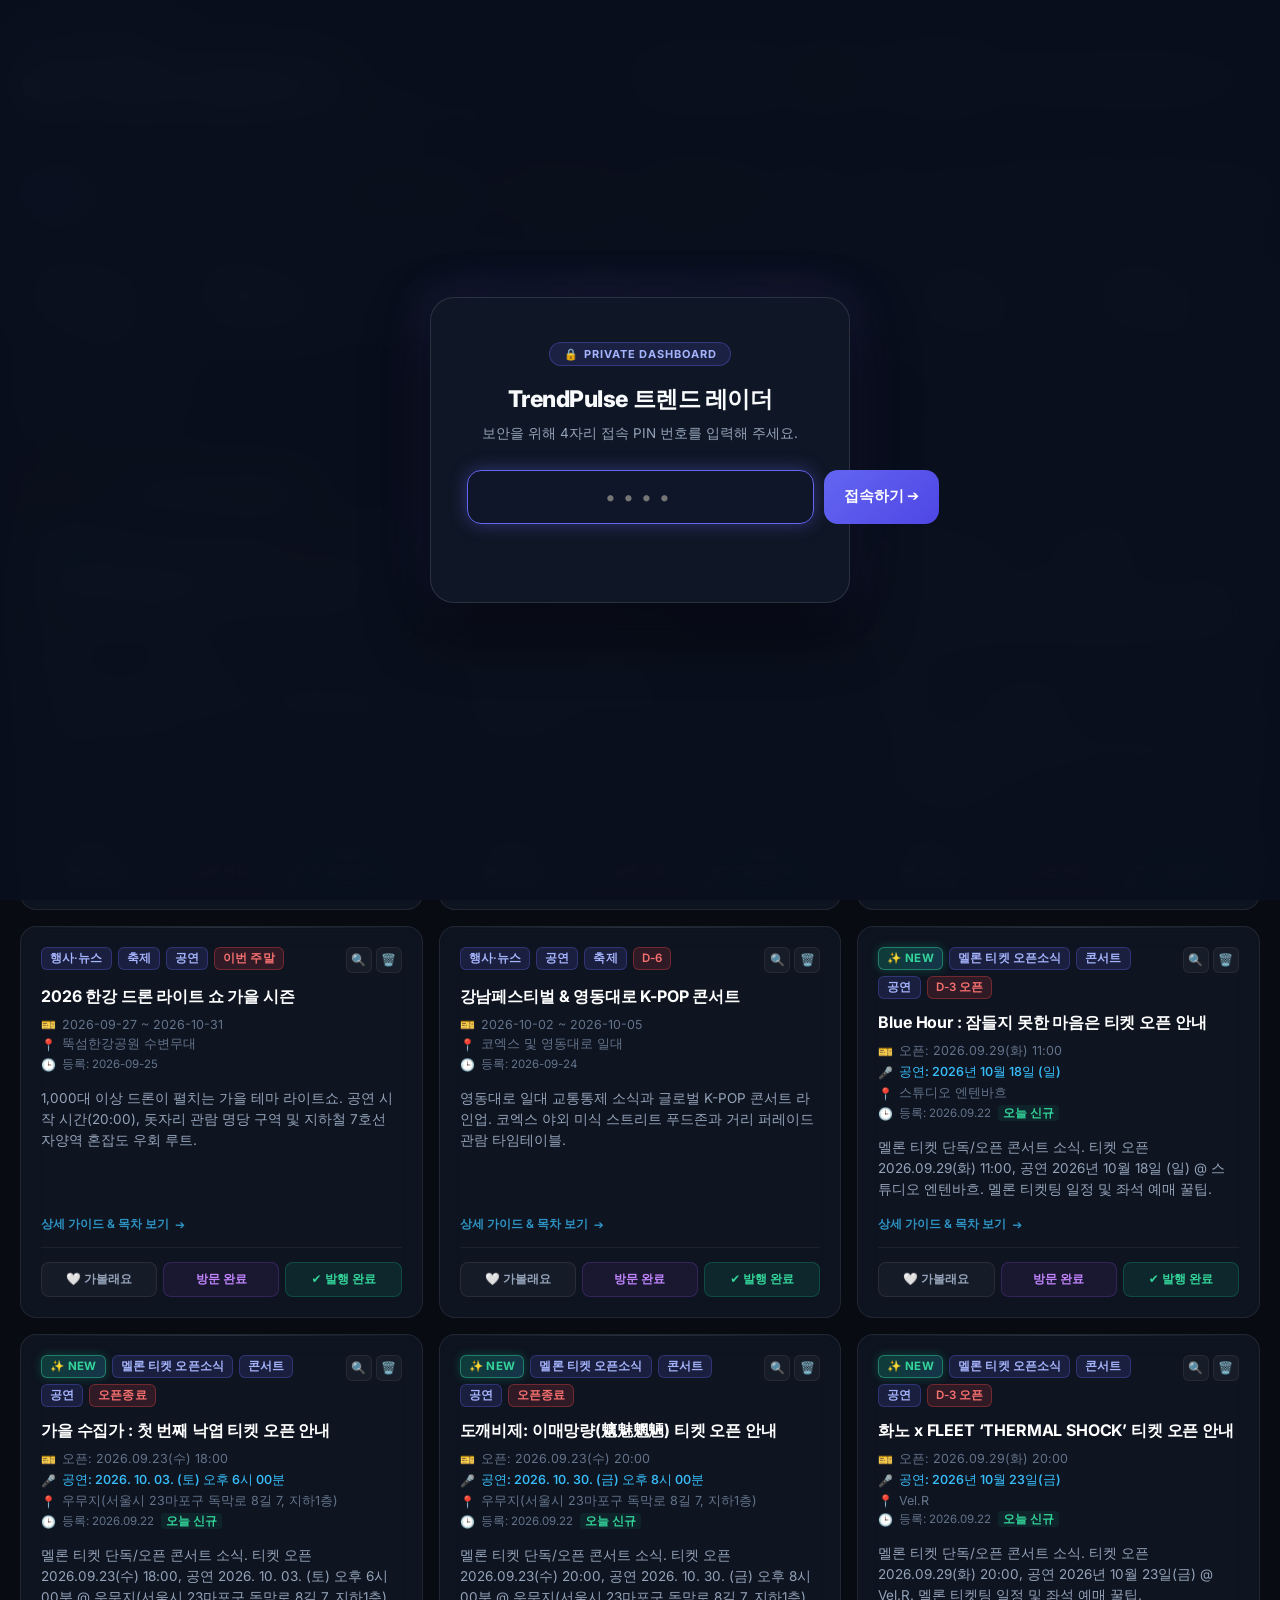
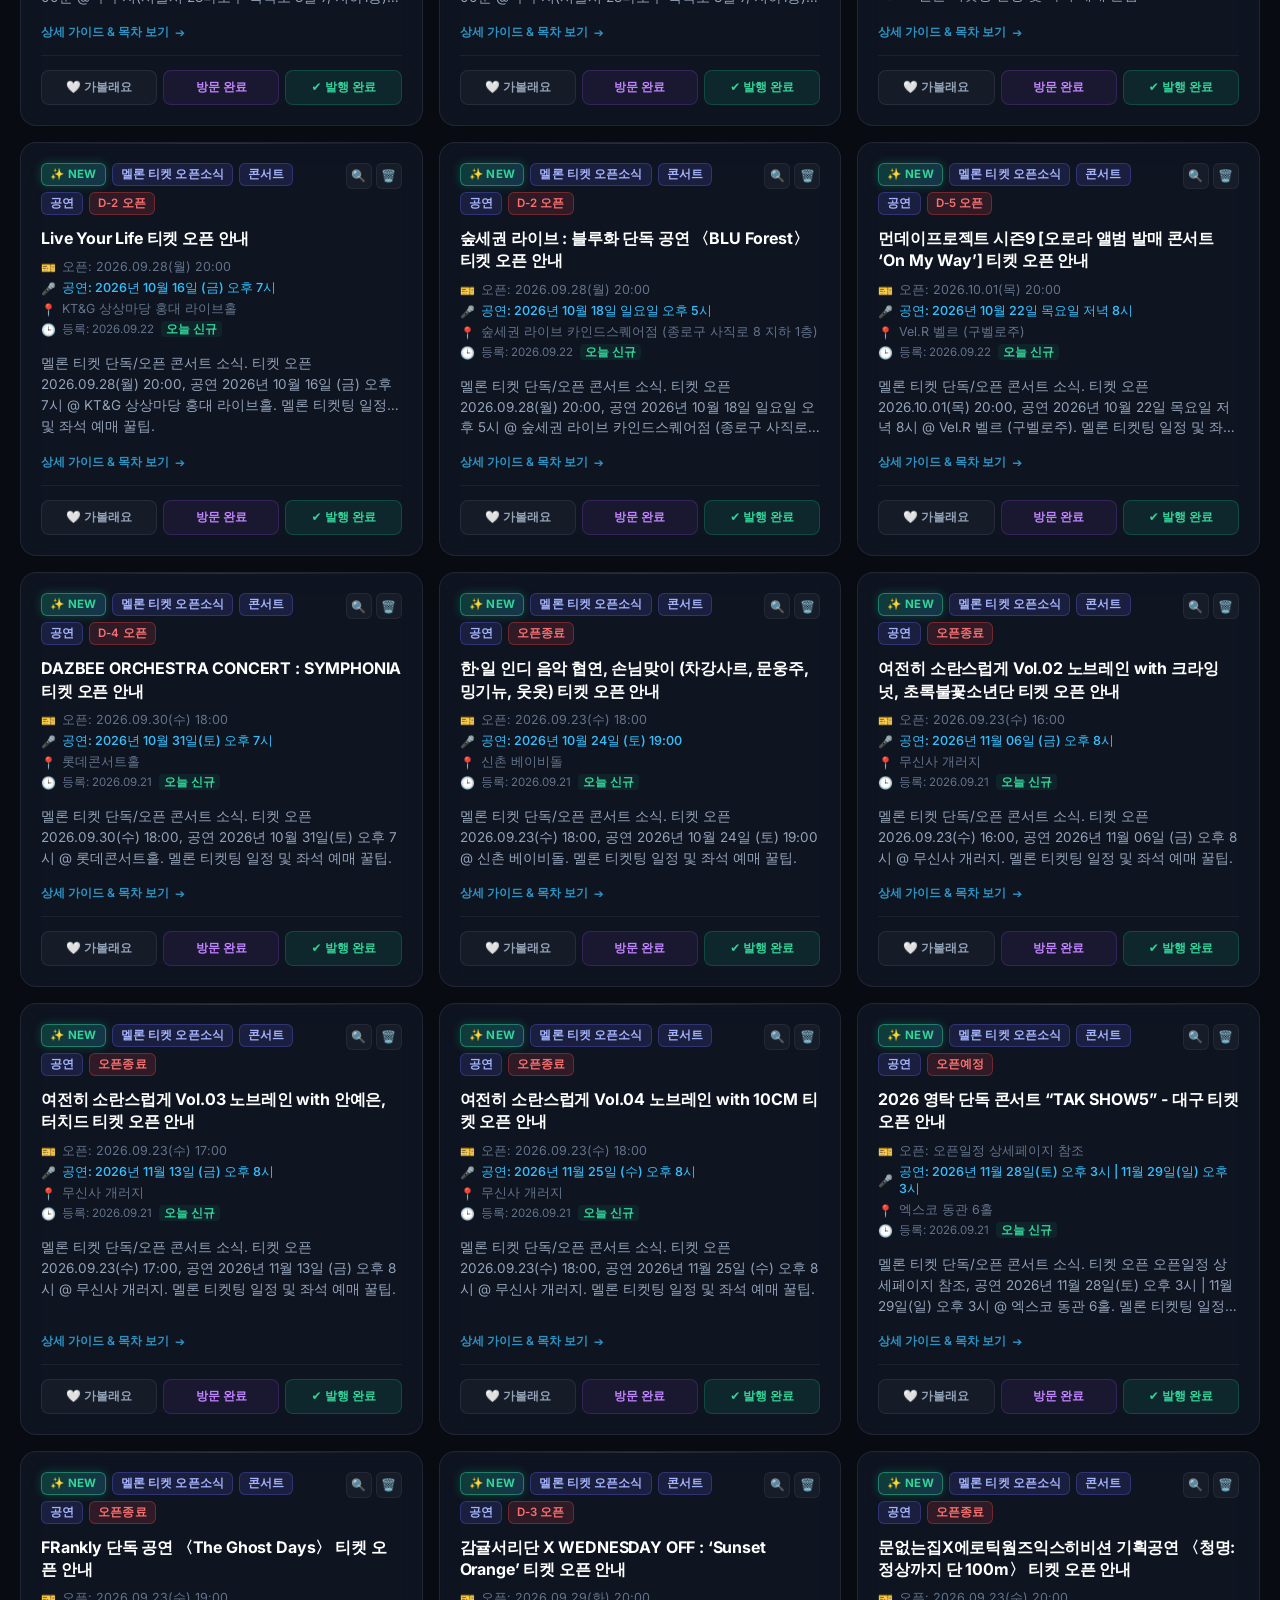
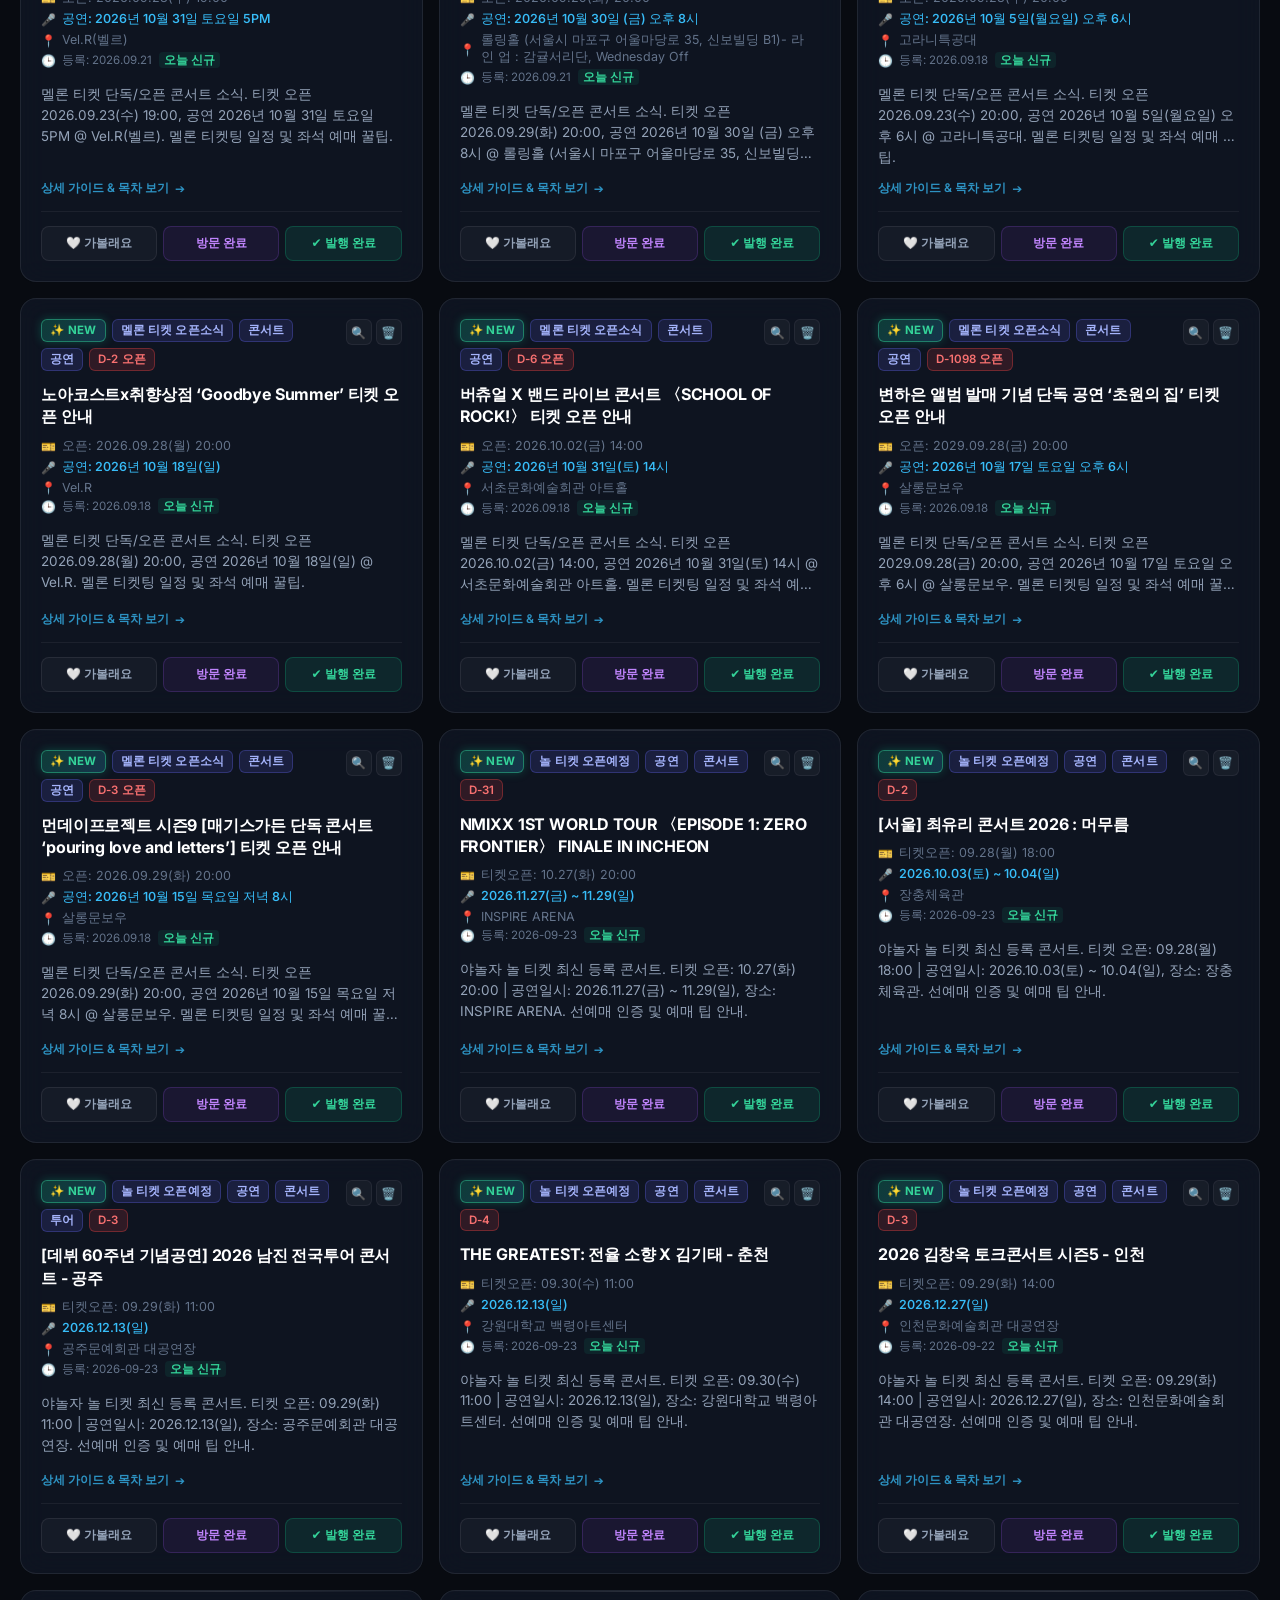
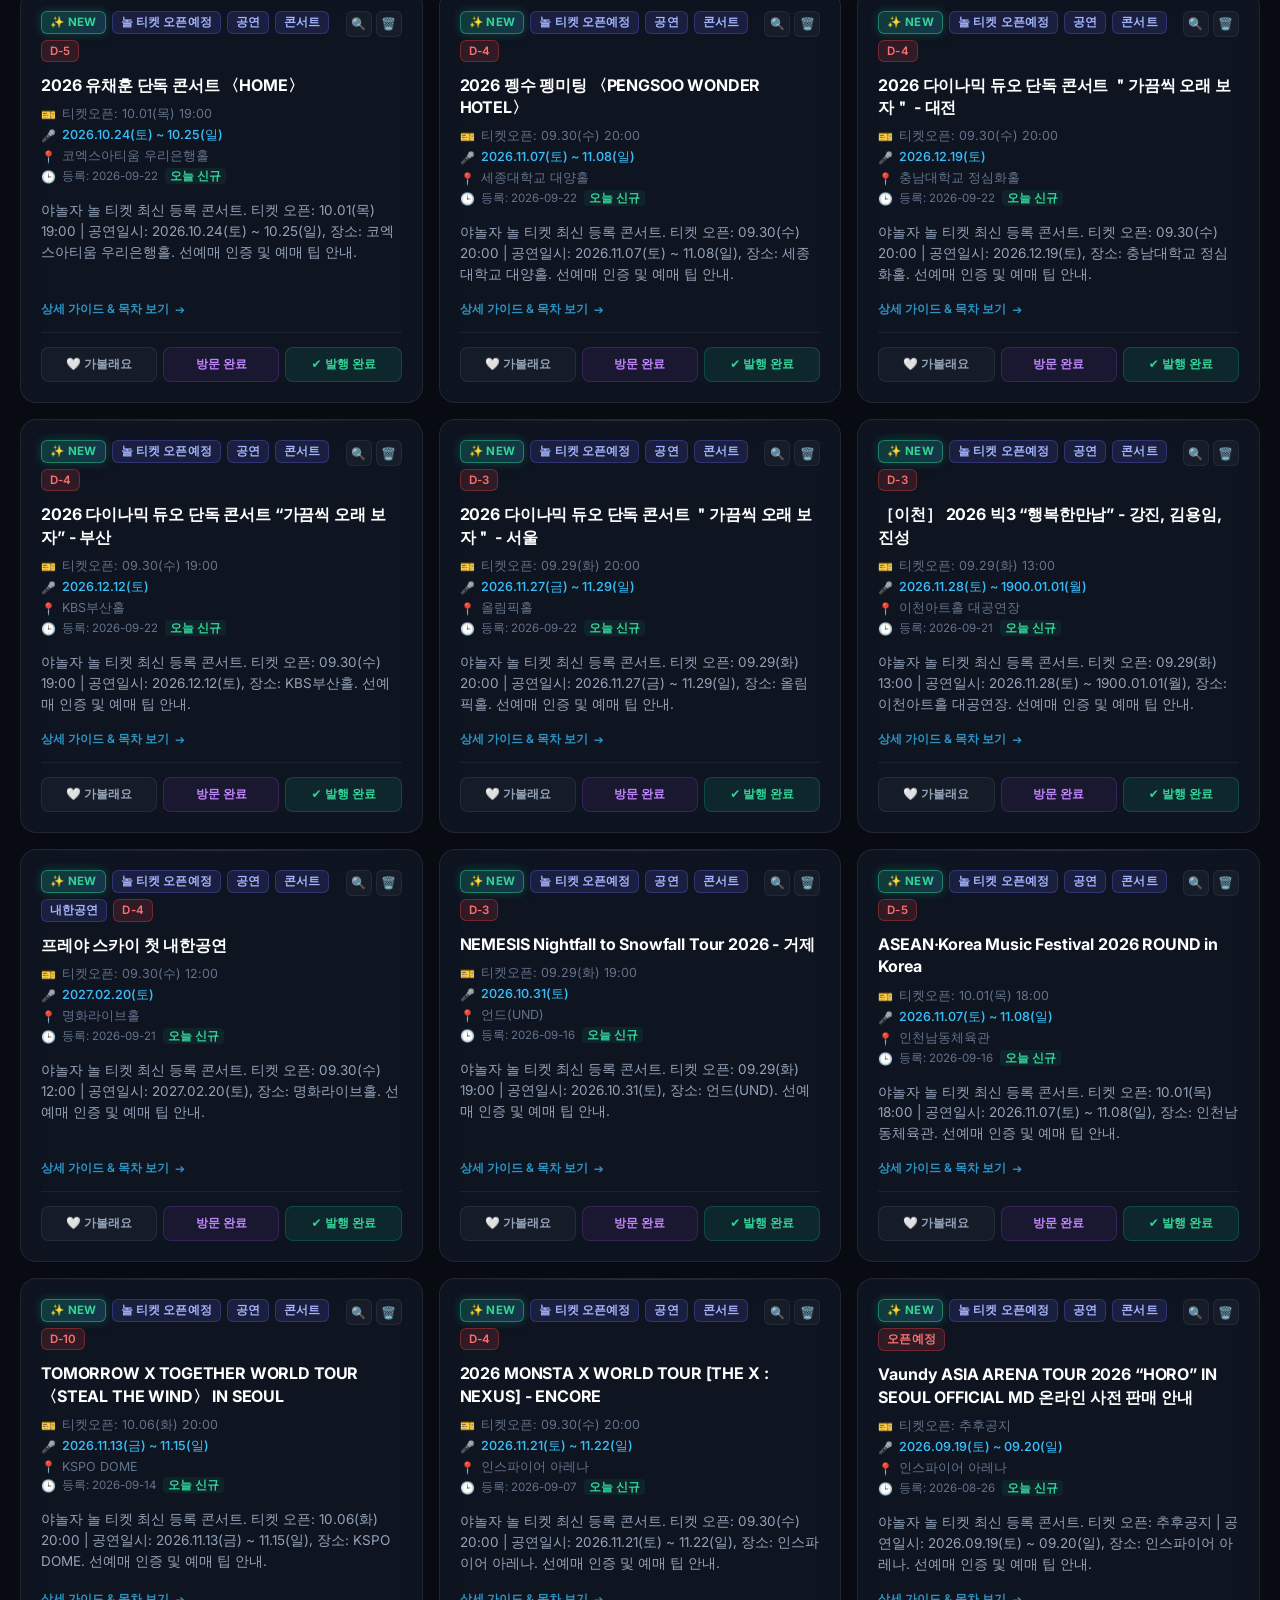
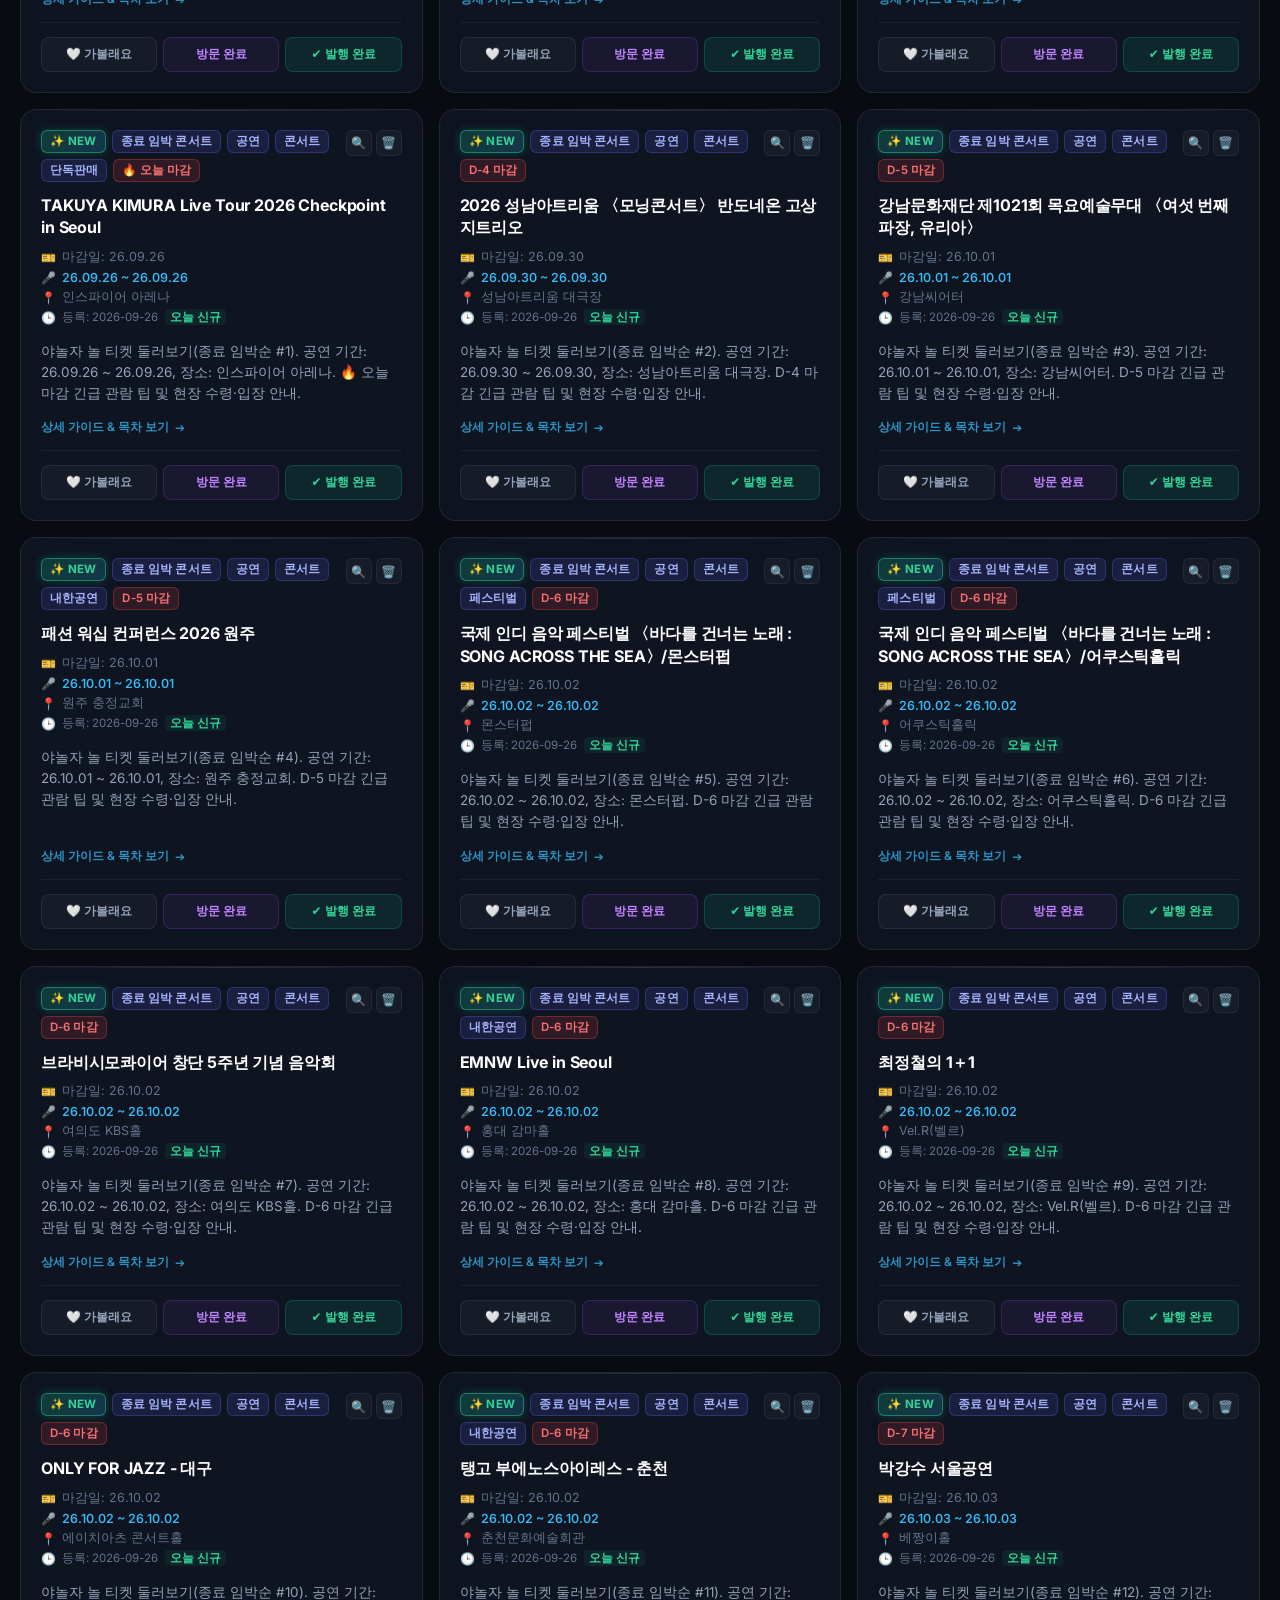
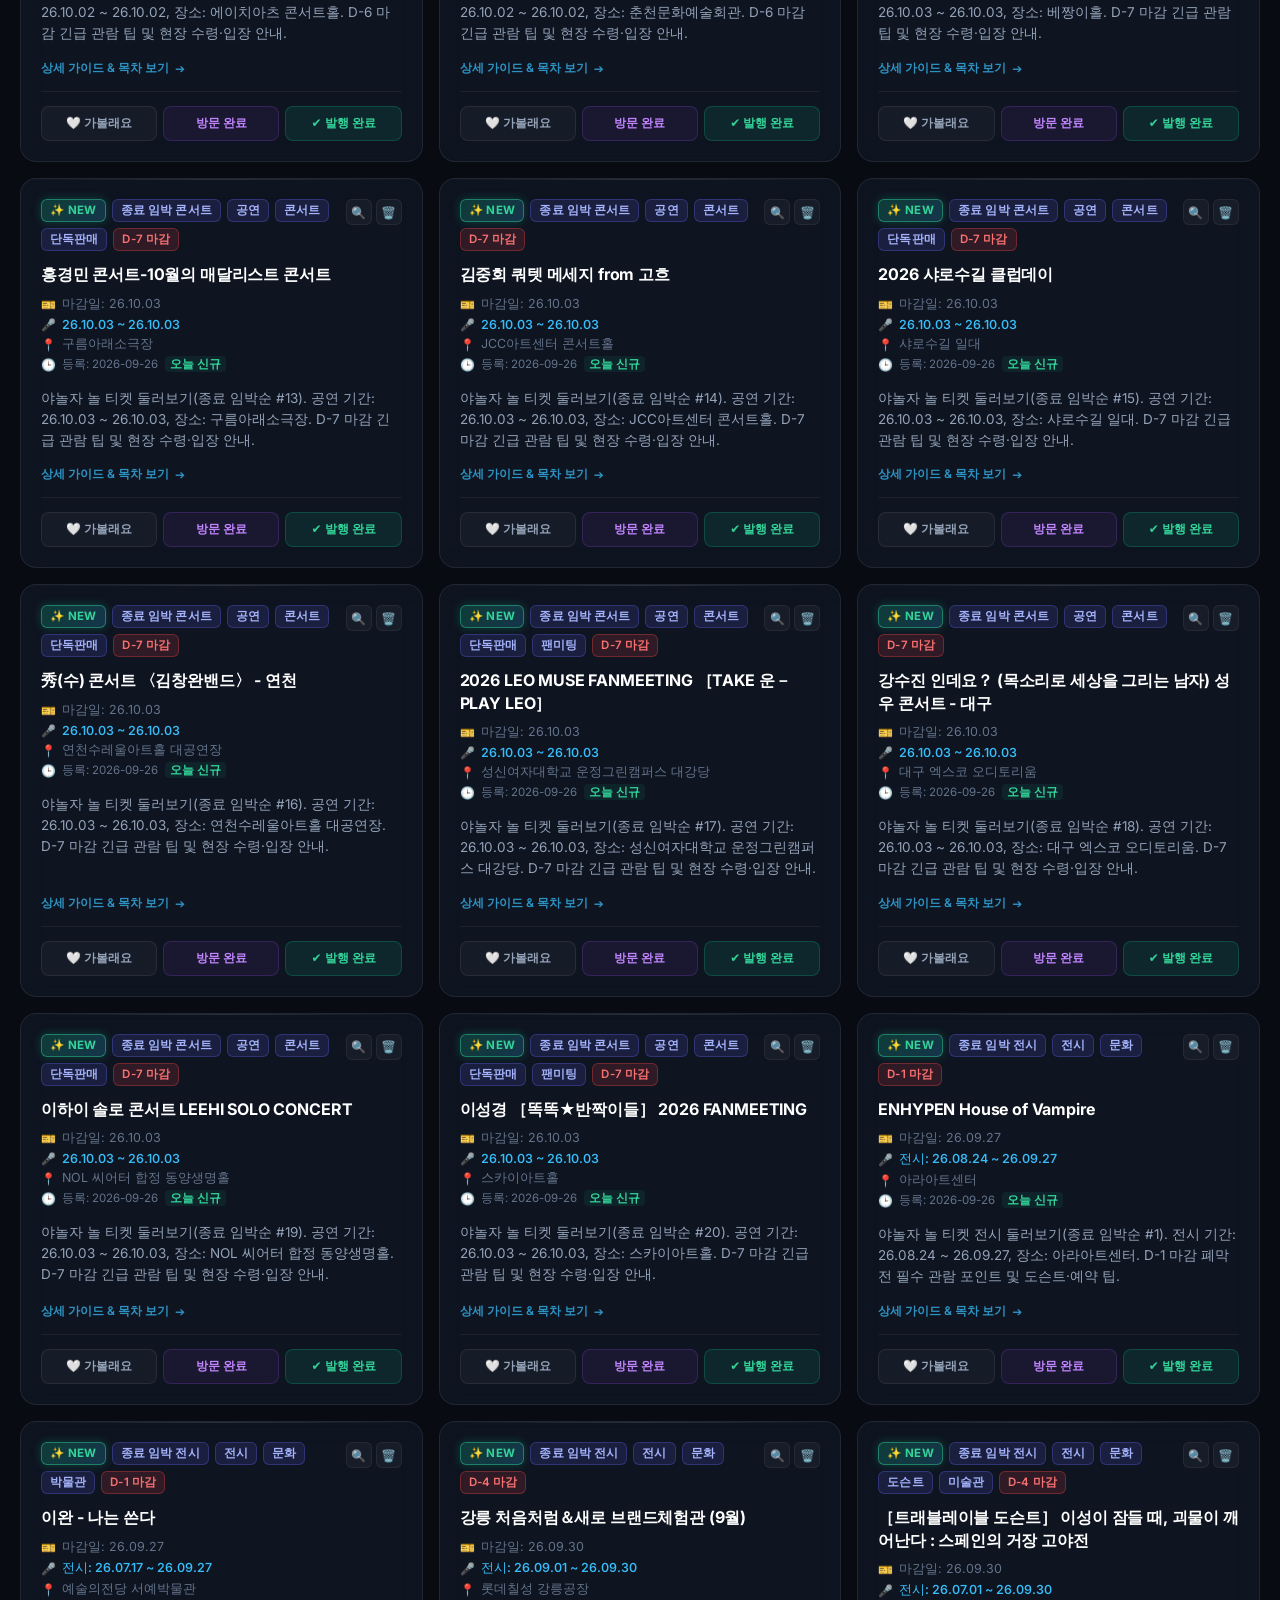
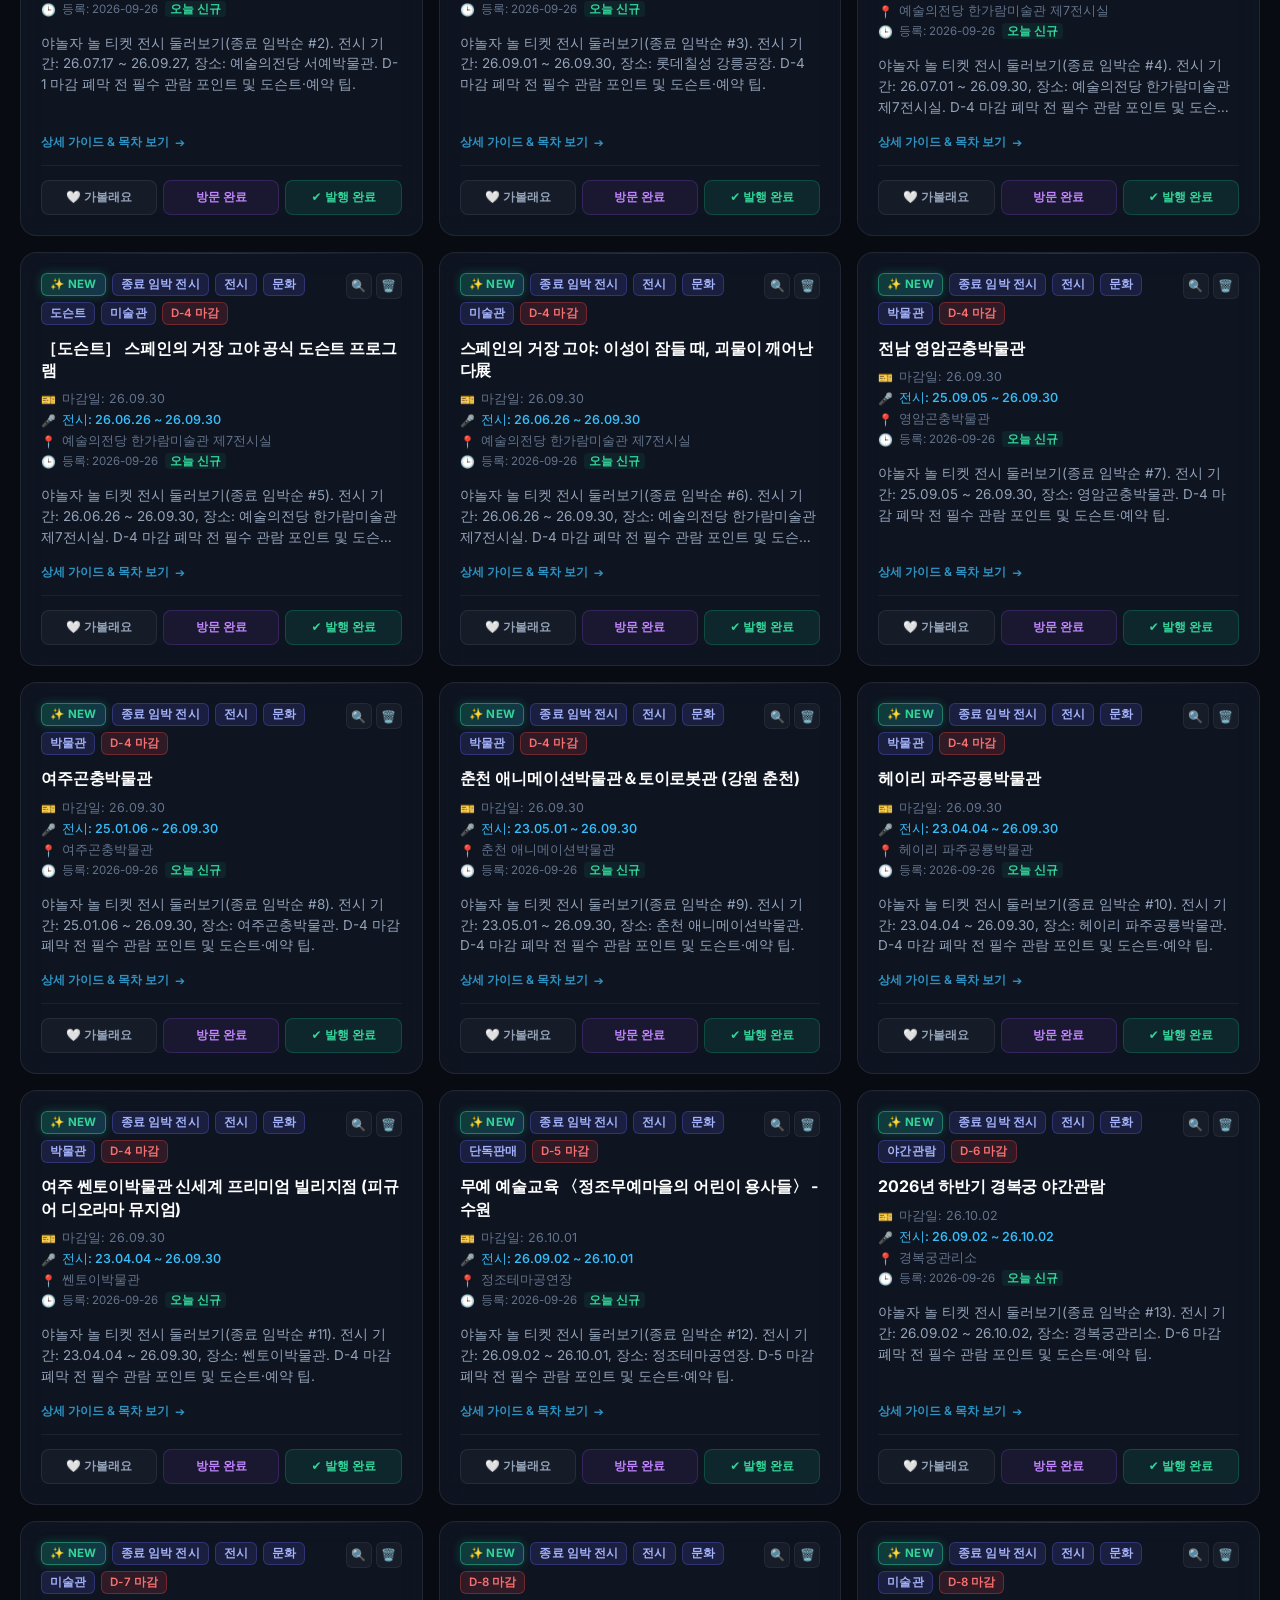
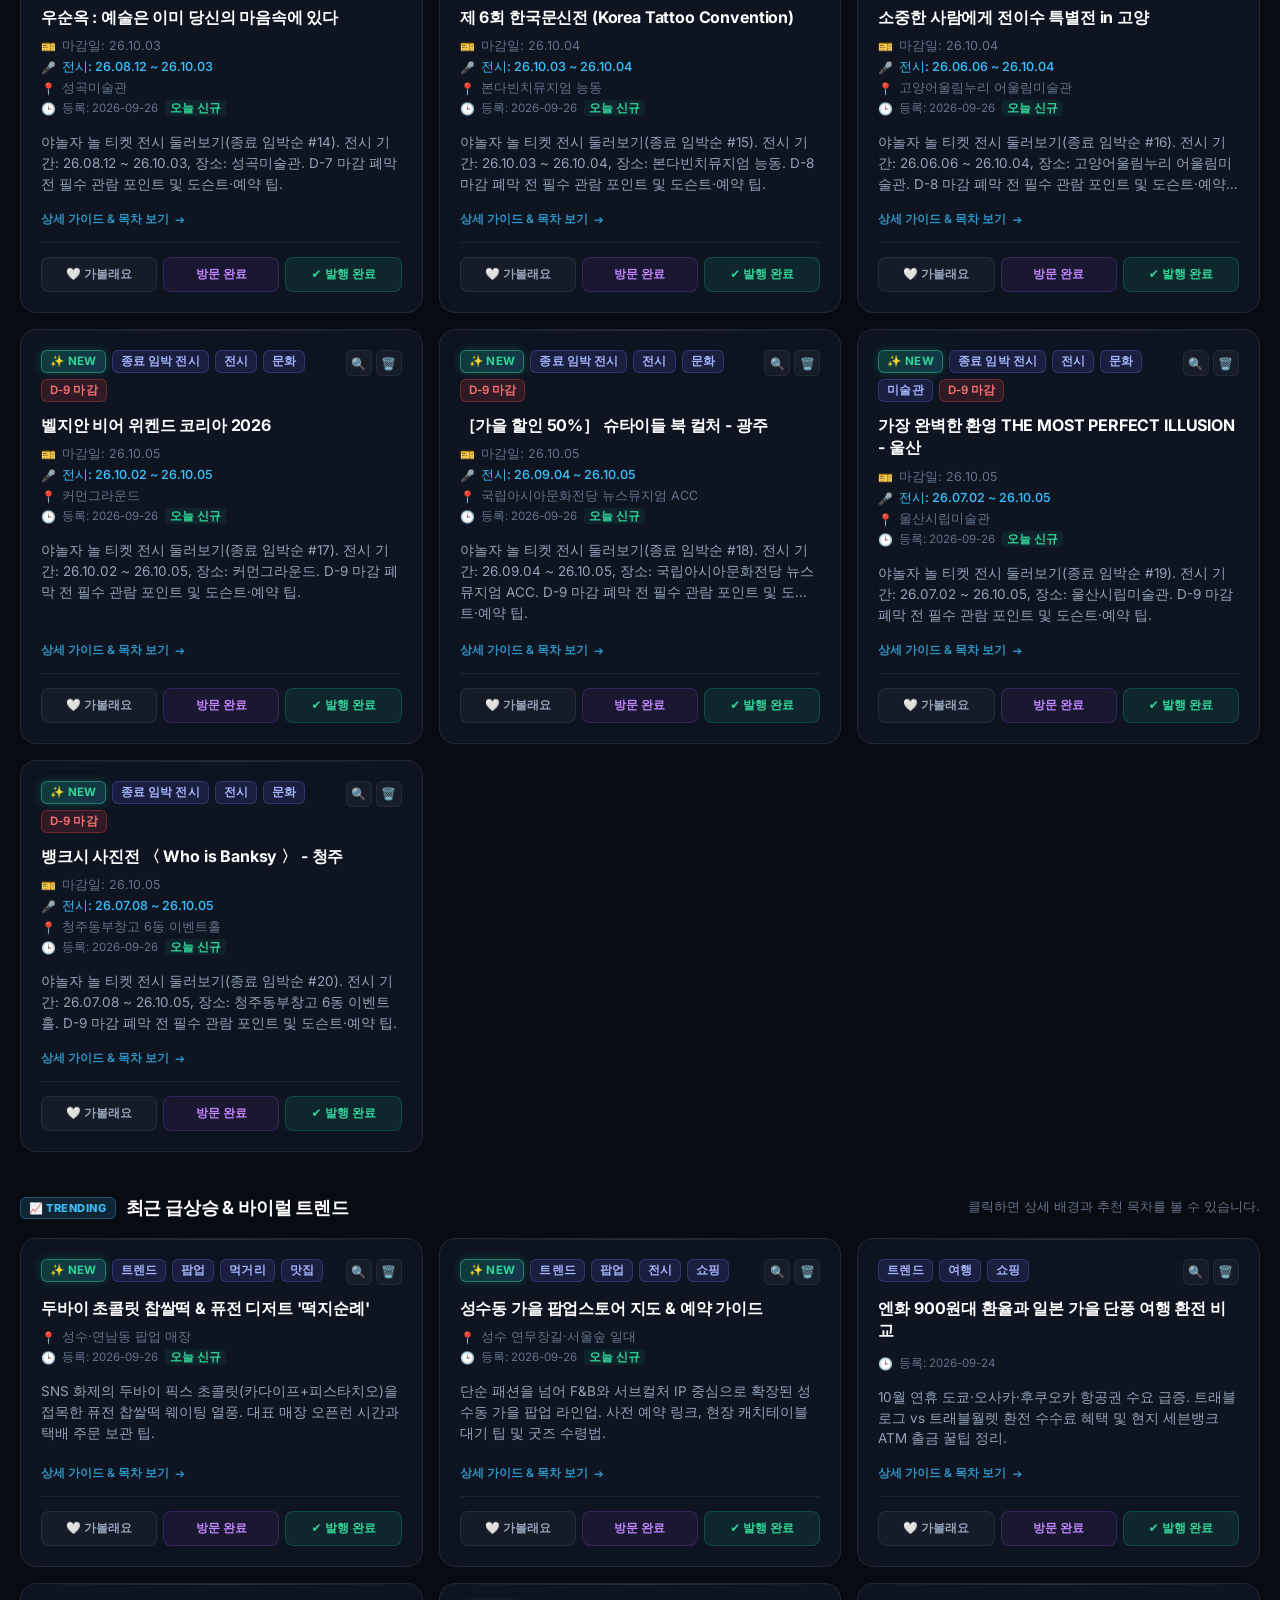
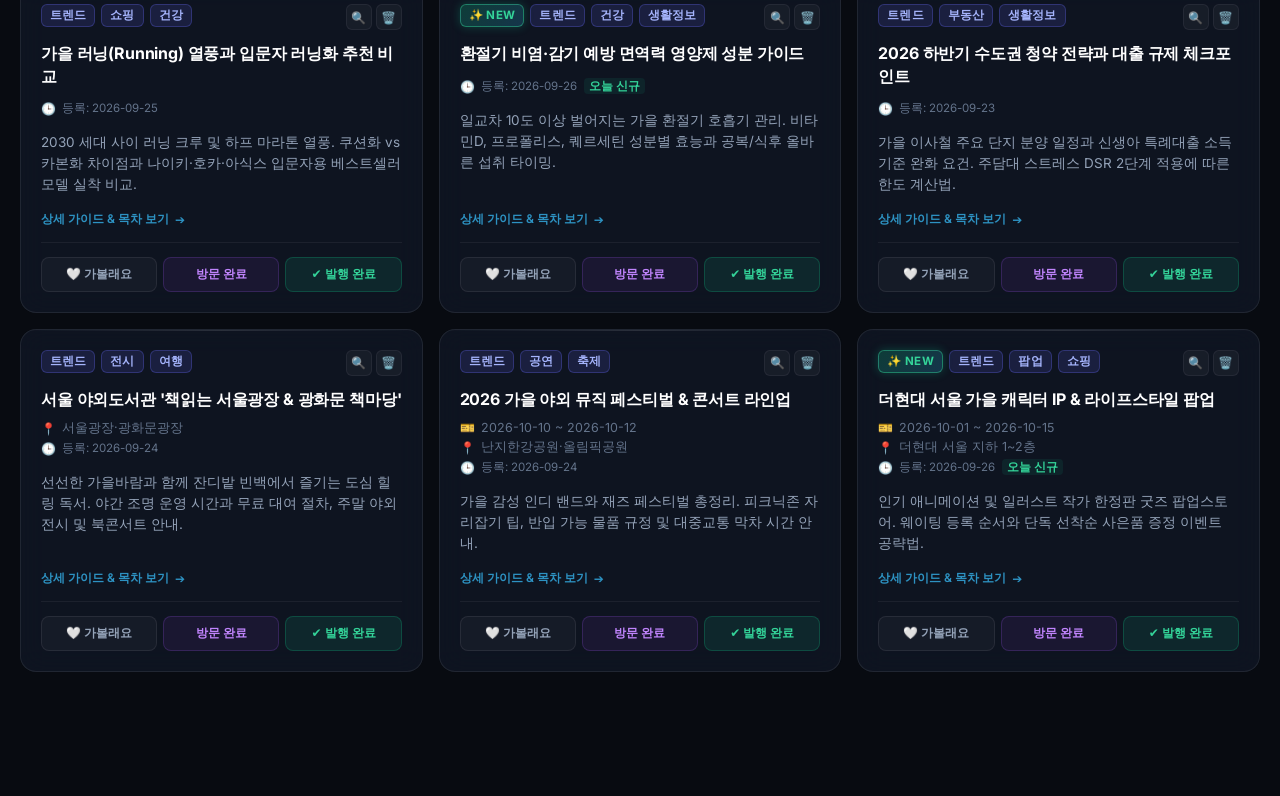
==== index.html @ dd26a548 "feat: 멜론 티켓 오픈소식(콘서트 등록순) 카테고리 추가 및 실시간 수집 연동" ====
<!DOCTYPE html>
<html lang="ko">
<head>
  <meta charset="UTF-8">
  <meta name="viewport" content="width=device-width, initial-scale=1.0">
  <title>TrendPulse | 블로그 트렌드 레이더</title>
  <!-- Google Fonts: Inter & Plus Jakarta Sans -->
  <link rel="preconnect" href="https://fonts.googleapis.com">
  <link rel="preconnect" href="https://fonts.gstatic.com" crossorigin>
  <link href="https://fonts.googleapis.com/css2?family=Inter:wght@400;500;600;700;800&family=Plus+Jakarta+Sans:wght@600;700;800&display=swap" rel="stylesheet">
  <link rel="stylesheet" href="./static/style.css">
</head>
<body>
  <!-- 비공개 접속 잠금 화면 (PIN: 1029) -->
  <div id="authOverlay" class="auth-overlay">
    <div class="auth-card">
      <div class="auth-badge">
        <span class="auth-icon">🔒</span>
        <span class="auth-badge-text">PRIVATE DASHBOARD</span>
      </div>
      <h2 class="auth-title">TrendPulse 트렌드 레이더</h2>
      <p class="auth-desc">보안을 위해 4자리 접속 PIN 번호를 입력해 주세요.</p>
      
      <div class="auth-input-wrap">
        <input type="password" id="pinInput" maxlength="8" placeholder="••••" autocomplete="off" autofocus onkeydown="if(event.key==='Enter') verifyPin()" />
        <button class="auth-submit-btn" onclick="verifyPin()">접속하기 ➔</button>
      </div>
      <div id="authErrorMsg" class="auth-error-msg"></div>
    </div>
  </div>

  <!-- 다크 배경 앰비언트 글로우 -->
  <div class="ambient-glow glow-1"></div>
  <div class="ambient-glow glow-2"></div>

  <div class="container">
    <!-- 최상단 헤더 & 브랜드 바 -->
    <header class="app-header">
      <div class="brand-group">
        <div class="brand-badge">
          <span class="brand-pulse"></span>
          <span class="brand-icon">⚡</span>
          <span class="brand-name">TrendPulse</span>
        </div>
        <div class="brand-text">
          <h1 class="brand-title">블로그 트렌드 & 글감 레이더</h1>
          <p class="brand-desc">검색 급상승 키워드와 이번 주 놓치면 안 될 D-Day 문화 행사를 실시간 큐레이션합니다.</p>
        </div>
      </div>

      <div class="header-tools">
        <div class="live-status">
          <span class="status-dot"></span>
          <span>LIVE TRACKING</span>
        </div>

        <!-- 대시보드 잠금 버튼 -->
        <button class="lock-btn" onclick="lockApp()" title="대시보드 잠금">
          <span>🔒</span> 잠금
        </button>
        
        <!-- 신규만 보기 빠른 토글 버튼 -->
        <button id="toggleNewOnlyBtn" class="toggle-new-btn" onclick="toggleNewOnly()" title="오늘 신규 등록된 소재만 필터링">
          <span class="btn-sparkle">✨</span> 신규만 보기
        </button>

        <!-- 실시간 검색 인풋 -->
        <div class="search-box">
          <span class="search-icon">🔍</span>
          <input type="text" id="liveSearchInput" placeholder="카드 키워드 실시간 필터..." oninput="filterCardsLocally()">
        </div>
      </div>
    </header>

    <!-- 카테고리 필터 탭 -->
    <nav class="category-tabs" id="categoryTabsNav">
      <!-- JavaScript로 동적 렌더링 -->
    </nav>

    <!-- 통계 카드 그리드 -->
    <section class="stats-grid" id="statsGrid">
      <div class="stat-card stat-card-new">
        <div class="stat-icon icon-sparkle">✨</div>
        <div class="stat-info">
          <span class="label">오늘 신규 등록</span>
          <span class="value highlight-new" id="statNewToday">-</span>
        </div>
      </div>
      <div class="stat-card">
        <div class="stat-icon icon-note">📝</div>
        <div class="stat-info">
          <span class="label">미발행 전체</span>
          <span class="value" id="statUnissued">-</span>
        </div>
      </div>
      <div class="stat-card">
        <div class="stat-icon icon-news">📢</div>
        <div class="stat-info">
          <span class="label">행사·뉴스</span>
          <span class="value" id="statEvents">-</span>
        </div>
      </div>
      <div class="stat-card">
        <div class="stat-icon icon-trend">📈</div>
        <div class="stat-info">
          <span class="label">최근 트렌드</span>
          <span class="value" id="statTrends">-</span>
        </div>
      </div>
      <div class="stat-card">
        <div class="stat-icon icon-calendar">📅</div>
        <div class="stat-info">
          <span class="label">이번 주 기한</span>
          <span class="value highlight-urgent" id="statThisWeek">-</span>
        </div>
      </div>
      <div class="stat-card">
        <div class="stat-icon icon-draft">🗓️</div>
        <div class="stat-info">
          <span class="label">이번 달 미리쓰기</span>
          <span class="value" id="statDrafts">0</span>
        </div>
      </div>
      <div class="stat-card">
        <div class="stat-icon icon-heart">🤍</div>
        <div class="stat-info">
          <span class="label">가볼래요 보관</span>
          <span class="value" id="statWishlist">-</span>
        </div>
      </div>
      <div class="stat-card">
        <div class="stat-icon icon-check">✔️</div>
        <div class="stat-info">
          <span class="label">발행 완료</span>
          <span class="value highlight-done" id="statCompleted">-</span>
        </div>
      </div>
    </section>

    <!-- 섹션 1: 이번 주 안에 써야 할 소재 -->
    <section class="topic-section" id="urgentSection">
      <div class="section-title-wrap">
        <div class="section-title">
          <span class="title-pill urgent-pill">🔥 URGENT</span>
          <span>이번 주 안에 써야 할 소재</span>
        </div>
        <span class="section-hint">클릭하면 상세 배경과 추천 목차를 볼 수 있습니다.</span>
      </div>

      <div class="card-grid" id="urgentCardGrid">
        <!-- JavaScript로 동적 렌더링 -->
      </div>
    </section>

    <!-- 섹션 2: 최근 트렌드 -->
    <section class="topic-section" id="trendSection">
      <div class="section-title-wrap">
        <div class="section-title">
          <span class="title-pill trend-pill">📈 TRENDING</span>
          <span>최근 급상승 & 바이럴 트렌드</span>
        </div>
        <span class="section-hint">클릭하면 상세 배경과 추천 목차를 볼 수 있습니다.</span>
      </div>

      <div class="card-grid" id="trendCardGrid">
        <!-- JavaScript로 동적 렌더링 -->
      </div>
    </section>
  </div>

  <!-- 상세 정보 모달 팝업 (다크 글래스모피즘) -->
  <div id="modalOverlay" class="modal-overlay" onclick="closeModalOnOverlay(event)">
    <div class="modal-card" id="modalCard">
      <button class="modal-close-btn" onclick="closeModal()" title="닫기">&times;</button>
      
      <div class="modal-header">
        <div class="modal-badges" id="modalBadges"></div>
        <h2 class="modal-title" id="modalTitle">주제 상세 정보</h2>
        
        <div class="modal-meta" id="modalMeta">
          <div class="modal-meta-row" id="modalCreatedRow">
            <span>🕒 수집/등록일:</span> <strong id="modalCreatedAt"></strong>
          </div>
          <div class="modal-meta-row" id="modalDateRow" style="display:none;">
            <span>🎫 티켓 오픈:</span> <strong id="modalDate"></strong>
          </div>
          <div class="modal-meta-row" id="modalPerfDateRow" style="display:none;">
            <span>🎤 실제 공연:</span> <strong id="modalPerfDate" style="color: #38bdf8;"></strong>
          </div>
          <div class="modal-meta-row" id="modalLocationRow" style="display:none;">
            <span>📍 장소:</span> <strong id="modalLocation"></strong>
          </div>
        </div>
      </div>

      <div class="modal-body">
        <!-- 0. 포스터 이미지 (있을 경우) -->
        <div class="modal-poster-wrap" id="modalPosterBlock" style="display:none; text-align: center; margin-bottom: 20px;">
          <img id="modalPosterImg" src="" alt="포스터" onerror="this.parentElement.style.display='none'" style="max-height: 260px; border-radius: 12px; box-shadow: 0 8px 24px rgba(0,0,0,0.5); object-fit: cover;" />
        </div>

        <!-- 1. 상세 내용 -->
        <div class="detail-block">
          <div class="block-title">📖 주제 상세 배경 & 핵심 정보</div>
          <div class="block-content detail-text" id="modalDetails"></div>
        </div>

        <!-- 2. 타겟 독자 -->
        <div class="detail-block" id="modalAudienceBlock" style="display:none;">
          <div class="block-title">🎯 추천 타겟 독자</div>
          <div class="block-content audience-box" id="modalAudience"></div>
        </div>

        <!-- 3. 추천 블로그 목차 -->
        <div class="detail-block" id="modalOutlineBlock" style="display:none;">
          <div class="block-title-row">
            <span class="block-title">📝 블로그 글쓰기 추천 목차 (H2/H3 구조)</span>
            <button class="outline-copy-btn" onclick="copyOutline()">📋 목차 전체 복사</button>
          </div>
          <div class="outline-list" id="modalOutline"></div>
        </div>

        <!-- 4. 추천 검색 키워드 태그 -->
        <div class="detail-block" id="modalKeywordsBlock" style="display:none;">
          <div class="block-title">🏷️ 포털 상위 유입 추천 키워드 (클릭하여 복사)</div>
          <div class="keywords-wrap" id="modalKeywords"></div>
        </div>

        <!-- 5. 포털 바로가기 링크 버튼 -->
        <div class="detail-block portal-actions">
          <div class="block-title">🔍 실시간 포털 정보 확인</div>
          <div class="portal-btn-group">
            <a id="nolTicketBtn" target="_blank" class="portal-btn nol-ticket-btn" style="display:none;">
              <span>🎟️</span> 놀 티켓 예매 페이지
            </a>
            <a id="naverSearchBtn" target="_blank" class="portal-btn naver-btn">
              <span>N</span> 네이버 검색 바로가기
            </a>
            <a id="naverMapBtn" target="_blank" class="portal-btn map-btn" style="display:none;">
              <span>📍</span> 네이버 지도 검색
            </a>
          </div>
        </div>
      </div>

      <!-- 모달 푸터 상태 액션 바 -->
      <div class="modal-footer">
        <span class="modal-footer-label">소재 진행 상태:</span>
        <div class="modal-status-buttons" id="modalStatusButtons">
          <button class="footer-btn wishlist-btn" id="modalWishlistBtn">🤍 가볼래요</button>
          <button class="footer-btn visit-btn" id="modalVisitBtn">방문 완료</button>
          <button class="footer-btn complete-btn" id="modalDoneBtn">✔️ 발행 완료</button>
        </div>
      </div>
    </div>
  </div>

  <!-- 토스트 알림 메시지 -->
  <div id="toast" class="toast-notification"></div>

  <script>
    const CATEGORIES = [
      "전체", "✨ 신규", "멜론 티켓 오픈소식", "놀 티켓 오픈예정", "종료 임박 콘서트", "종료 임박 전시", "콘서트", "공연", "전시", "팝업",
      "축제", "여행", "먹거리", "맛집", "쇼핑", "건강", "부동산", "생활정보"
    ];

    let allTopics = [];
    let currentCategory = "전체";
    let onlyNewFilterActive = false;
    let currentTopicData = null;

    // 로컬스토리지 상태 관리
    function getStoredStatuses() {
      try {
        return JSON.parse(localStorage.getItem("trendpulse_topic_status") || "{}");
      } catch (e) {
        return {};
      }
    }

    function setStoredStatus(id, status) {
      const statuses = getStoredStatuses();
      statuses[id] = status;
      localStorage.setItem("trendpulse_topic_status", JSON.stringify(statuses));
    }

    function getDeletedIds() {
      try {
        return JSON.parse(localStorage.getItem("trendpulse_deleted_ids") || "[]");
      } catch (e) {
        return [];
      }
    }

    function addDeletedId(id) {
      const deleted = getDeletedIds();
      if (!deleted.includes(id)) {
        deleted.push(id);
        localStorage.setItem("trendpulse_deleted_ids", JSON.stringify(deleted));
      }
    }

    // 초기 데이터 로드
    async function loadData() {
      try {
        const res = await fetch("./data/topics.json");
        if (!res.ok) throw new Error("Failed to load topics.json");
        const data = await res.json();
        
        const storedStatuses = getStoredStatuses();
        const deletedIds = getDeletedIds();

        // 상태 병합 및 삭제된 항목 필터링
        allTopics = data.filter(item => !deletedIds.includes(item.id)).map(item => {
          if (storedStatuses[item.id]) {
            item.status = storedStatuses[item.id];
          }
          return item;
        });

        // URL 쿼리 파라미터 확인 (예: ?category=종료%20임박%20콘서트)
        const params = new URLSearchParams(window.location.search);
        const urlCat = params.get("category");
        if (urlCat && CATEGORIES.includes(urlCat)) {
          currentCategory = urlCat;
        }

        renderCategoryTabs();
        updateStats();
        renderTopics();
      } catch (err) {
        console.error("Error loading topics:", err);
        showToast("데이터를 불러오지 못했습니다.");
      }
    }

    // 통계 계산 및 렌더링
    function updateStats() {
      const todayStr = "2026-09-26";
      const newToday = allTopics.filter(t => t.is_new === true || t.created_at === todayStr).length;
      const unissued = allTopics.filter(t => t.status === "unissued").length;
      const events = allTopics.filter(t => (t.category_badges || []).includes("행사·뉴스")).length;
      const trends = allTopics.filter(t => (t.category_badges || []).includes("트렌드")).length;
      const thisWeek = allTopics.filter(t => t.section === "urgent").length;
      const wishlist = allTopics.filter(t => t.status === "wishlist").length;
      const completed = allTopics.filter(t => t.status === "done").length;

      document.getElementById("statNewToday").textContent = newToday;
      document.getElementById("statUnissued").textContent = unissued;
      document.getElementById("statEvents").textContent = events;
      document.getElementById("statTrends").textContent = trends;
      document.getElementById("statThisWeek").textContent = thisWeek;
      document.getElementById("statWishlist").textContent = wishlist;
      document.getElementById("statCompleted").textContent = completed;
    }

    // 카테고리 탭 렌더링
    function renderCategoryTabs() {
      const nav = document.getElementById("categoryTabsNav");
      nav.innerHTML = "";

      CATEGORIES.forEach(cat => {
        const a = document.createElement("a");
        a.href = `javascript:selectCategory('${cat}')`;
        let cls = "tab-btn";
        if (cat === currentCategory) cls += " active";
        if (cat === "✨ 신규") cls += " tab-btn-new";
        else if (cat === "멜론 티켓 오픈소식") cls += " tab-btn-melon";
        else if (cat === "종료 임박 콘서트") cls += " tab-btn-urgent";
        else if (cat === "종료 임박 전시") cls += " tab-btn-exhibition";
        a.className = cls;
        a.textContent = cat;
        nav.appendChild(a);
      });
    }

    function selectCategory(cat) {
      currentCategory = cat;
      const url = new URL(window.location);
      if (cat === "전체") {
        url.searchParams.delete("category");
      } else {
        url.searchParams.set("category", cat);
      }
      window.history.replaceState({}, "", url);

      renderCategoryTabs();
      renderTopics();
    }

    // 카드 목록 렌더링
    function renderTopics() {
      let filtered = [...allTopics];
      const todayStr = "2026-09-26";

      if (currentCategory === "✨ 신규") {
        filtered = filtered.filter(t => t.is_new === true || t.created_at === todayStr);
      } else if (currentCategory !== "전체") {
        filtered = filtered.filter(t => (t.category_badges || []).includes(currentCategory));
      }

      // 정렬 처리
      if (currentCategory === "종료 임박 콘서트" || currentCategory === "종료 임박 전시") {
        filtered.sort((a, b) => {
          const rankA = a.closing_rank || 999;
          const rankB = b.closing_rank || 999;
          if (rankA !== rankB) return rankA - rankB;
          return (a.end_date_sort || "9999-12-31").localeCompare(b.end_date_sort || "9999-12-31");
        });
      } else if (currentCategory === "멜론 티켓 오픈소식") {
        filtered.sort((a, b) => {
          const orderA = a.melon_order !== undefined ? a.melon_order : 999;
          const orderB = b.melon_order !== undefined ? b.melon_order : 999;
          if (orderA !== orderB) return orderA - orderB;
          return (b.id || "").localeCompare(a.id || "");
        });
      } else if (["놀 티켓 오픈예정", "콘서트", "공연", "전시"].includes(currentCategory)) {
        filtered.sort((a, b) => {
          const timeA = a.registered_at || a.created_at || "";
          const timeB = b.registered_at || b.created_at || "";
          return timeB.localeCompare(timeA);
        });
      }

      const urgentItems = filtered.filter(t => t.section === "urgent");
      const trendItems = filtered.filter(t => t.section === "trend");

      const urgentGrid = document.getElementById("urgentCardGrid");
      const trendGrid = document.getElementById("trendCardGrid");
      const urgentSection = document.getElementById("urgentSection");
      const trendSection = document.getElementById("trendSection");

      urgentGrid.innerHTML = urgentItems.map(createCardHtml).join("");
      trendGrid.innerHTML = trendItems.map(createCardHtml).join("");

      urgentSection.style.display = urgentItems.length > 0 ? "block" : "none";
      trendSection.style.display = trendItems.length > 0 ? "block" : "none";

      filterCardsLocally();
    }

    function createCardHtml(item) {
      const isNew = item.is_new ? true : false;
      const badgesHtml = [
        isNew ? `<span class="badge badge-new">✨ NEW</span>` : "",
        ...(item.category_badges || []).map(b => `<span class="badge badge-cat">${b}</span>`),
        item.d_day_badge ? `<span class="badge badge-dday">${item.d_day_badge}</span>` : ""
      ].join("");

      const regDate = (item.registered_at ? item.registered_at.slice(0, 10) : item.created_at) || "";

      return `
        <div class="topic-card" id="${item.id}" onclick="openDetailModal('${item.id}')" data-title="${escapeHtml(item.title)}" data-summary="${escapeHtml(item.summary || '')}" data-is-new="${isNew}">
          <div class="card-glow-border"></div>
          <div class="card-header">
            <div class="badges">${badgesHtml}</div>
            <div class="card-actions" onclick="event.stopPropagation()">
              <button class="icon-btn edit-btn" onclick="openDetailModal('${item.id}')" title="상세 목차 보기">🔍</button>
              <button class="icon-btn delete-btn" onclick="deleteTopic('${item.id}')" title="삭제">🗑️</button>
            </div>
          </div>
          
          <h3 class="card-title">${escapeHtml(item.title)}</h3>
          
          <div class="card-meta">
            ${item.event_date ? `<div class="meta-row"><span class="meta-icon">🎫</span> <span>${escapeHtml(item.event_date)}</span></div>` : ""}
            ${item.performance_date ? `<div class="meta-row meta-perf-date"><span class="meta-icon">🎤</span> <span>${escapeHtml(item.performance_date)}</span></div>` : ""}
            ${item.location ? `<div class="meta-row"><span class="meta-icon">📍</span> <span>${escapeHtml(item.location)}</span></div>` : ""}
            <div class="meta-row meta-date">
              <span class="meta-icon">🕒</span> 
              <span>등록: ${regDate}${isNew ? ` <em class="new-tag">오늘 신규</em>` : ""}</span>
            </div>
          </div>

          <p class="card-summary">${escapeHtml(item.summary || "")}</p>

          <div class="card-click-guide">
            <span>상세 가이드 & 목차 보기</span>
            <span class="arrow-icon">➔</span>
          </div>

          <div class="card-footer" onclick="event.stopPropagation()">
            <button class="footer-btn wishlist-btn ${item.status === 'wishlist' ? 'active' : ''}" onclick="updateStatus('${item.id}', 'wishlist')">🤍 가볼래요</button>
            <button class="footer-btn visit-btn ${item.status === 'visited' ? 'active' : ''}" onclick="updateStatus('${item.id}', 'visited')">방문 완료</button>
            <button class="footer-btn complete-btn ${item.status === 'done' ? 'active' : ''}" onclick="updateStatus('${item.id}', 'done')">✔️ 발행 완료</button>
          </div>
        </div>
      `;
    }

    function escapeHtml(text) {
      if (!text) return "";
      return String(text).replace(/&/g, "&amp;").replace(/</g, "&lt;").replace(/>/g, "&gt;").replace(/"/g, "&quot;");
    }

    // 상세 모달 열기
    function openDetailModal(id) {
      const topic = allTopics.find(t => t.id === id);
      if (!topic) return;
      currentTopicData = topic;

      const badgesContainer = document.getElementById("modalBadges");
      badgesContainer.innerHTML = "";
      
      if (topic.is_new) {
        const newSpan = document.createElement("span");
        newSpan.className = "badge badge-new";
        newSpan.textContent = "✨ NEW";
        badgesContainer.appendChild(newSpan);
      }

      (topic.category_badges || []).forEach(b => {
        const span = document.createElement("span");
        span.className = "badge badge-cat";
        span.textContent = b;
        badgesContainer.appendChild(span);
      });
      if (topic.d_day_badge) {
        const dday = document.createElement("span");
        dday.className = "badge badge-dday";
        dday.textContent = topic.d_day_badge;
        badgesContainer.appendChild(dday);
      }

      document.getElementById("modalTitle").textContent = topic.title;

      const createdEl = document.getElementById("modalCreatedAt");
      if (topic.registered_at) {
        createdEl.textContent = topic.registered_at.replace("T", " ") + (topic.is_new ? " (오늘 신규)" : "");
      } else if (topic.created_at) {
        createdEl.textContent = topic.created_at + (topic.is_new ? " (오늘 신규)" : "");
      } else {
        createdEl.textContent = "최근";
      }

      const posterBlock = document.getElementById("modalPosterBlock");
      const posterImg = document.getElementById("modalPosterImg");
      if (topic.poster_url) {
        posterImg.src = topic.poster_url;
        posterBlock.style.display = "block";
      } else {
        posterBlock.style.display = "none";
      }

      const dateRow = document.getElementById("modalDateRow");
      if (topic.event_date) {
        document.getElementById("modalDate").textContent = topic.event_date;
        dateRow.style.display = "flex";
      } else {
        dateRow.style.display = "none";
      }

      const perfDateRow = document.getElementById("modalPerfDateRow");
      if (topic.performance_date) {
        document.getElementById("modalPerfDate").textContent = topic.performance_date;
        perfDateRow.style.display = "flex";
      } else {
        perfDateRow.style.display = "none";
      }

      const locRow = document.getElementById("modalLocationRow");
      if (topic.location) {
        document.getElementById("modalLocation").textContent = topic.location;
        locRow.style.display = "flex";
      } else {
        locRow.style.display = "none";
      }

      document.getElementById("modalDetails").textContent = topic.details || topic.summary;

      const audienceBlock = document.getElementById("modalAudienceBlock");
      if (topic.target_audience) {
        document.getElementById("modalAudience").textContent = topic.target_audience;
        audienceBlock.style.display = "block";
      } else {
        audienceBlock.style.display = "none";
      }

      const outlineBlock = document.getElementById("modalOutlineBlock");
      const outlineList = document.getElementById("modalOutline");
      outlineList.innerHTML = "";
      if (topic.blog_outline && topic.blog_outline.length > 0) {
        topic.blog_outline.forEach(line => {
          const item = document.createElement("div");
          item.className = "outline-item";
          item.textContent = line;
          outlineList.appendChild(item);
        });
        outlineBlock.style.display = "block";
      } else {
        outlineBlock.style.display = "none";
      }

      const keywordsBlock = document.getElementById("modalKeywordsBlock");
      const keywordsWrap = document.getElementById("modalKeywords");
      keywordsWrap.innerHTML = "";
      if (topic.keywords && topic.keywords.length > 0) {
        topic.keywords.forEach(kw => {
          const chip = document.createElement("span");
          chip.className = "keyword-chip";
          chip.textContent = "#" + kw;
          chip.title = "클릭하여 키워드 복사";
          chip.onclick = () => copyText(kw, `키워드 '${kw}'가 복사되었습니다!`);
          keywordsWrap.appendChild(chip);
        });
        keywordsBlock.style.display = "block";
      } else {
        keywordsBlock.style.display = "none";
      }

      const nolBtn = document.getElementById("nolTicketBtn");
      if (topic.product_url) {
        nolBtn.href = topic.product_url;
        if (topic.product_url.includes("melon.com")) {
          nolBtn.className = "portal-btn melon-ticket-btn";
          nolBtn.innerHTML = "<span>🍈</span> 멜론 티켓 오픈소식 바로가기";
        } else {
          nolBtn.className = "portal-btn nol-ticket-btn";
          nolBtn.innerHTML = "<span>🎟️</span> 놀 티켓 예매 페이지";
        }
        nolBtn.style.display = "inline-flex";
      } else {
        nolBtn.style.display = "none";
      }

      const query = encodeURIComponent(topic.title);
      document.getElementById("naverSearchBtn").href = `https://search.naver.com/search.naver?query=${query}`;
      
      const mapBtn = document.getElementById("naverMapBtn");
      if (topic.location && !topic.location.includes("놀 티켓")) {
        mapBtn.href = `https://map.naver.com/p/search/${encodeURIComponent(topic.location)}`;
        mapBtn.style.display = "inline-flex";
      } else {
        mapBtn.style.display = "none";
      }

      const wishBtn = document.getElementById("modalWishlistBtn");
      const visitBtn = document.getElementById("modalVisitBtn");
      const doneBtn = document.getElementById("modalDoneBtn");

      wishBtn.className = "footer-btn wishlist-btn " + (topic.status === "wishlist" ? "active" : "");
      visitBtn.className = "footer-btn visit-btn " + (topic.status === "visited" ? "active" : "");
      doneBtn.className = "footer-btn complete-btn " + (topic.status === "done" ? "active" : "");

      wishBtn.onclick = () => updateStatus(topic.id, "wishlist");
      visitBtn.onclick = () => updateStatus(topic.id, "visited");
      doneBtn.onclick = () => updateStatus(topic.id, "done");

      document.getElementById("modalOverlay").classList.add("active");
      document.body.style.overflow = "hidden";
    }

    function closeModal() {
      document.getElementById("modalOverlay").classList.remove("active");
      document.body.style.overflow = "auto";
    }

    function closeModalOnOverlay(e) {
      if (e.target.id === "modalOverlay") {
        closeModal();
      }
    }

    document.addEventListener("keydown", (e) => {
      if (e.key === "Escape") closeModal();
    });

    function copyText(text, successMsg) {
      navigator.clipboard.writeText(text).then(() => {
        showToast(successMsg);
      }).catch(() => {
        showToast("복사에 실패했습니다.");
      });
    }

    function copyOutline() {
      if (!currentTopicData || !currentTopicData.blog_outline) return;
      const text = currentTopicData.blog_outline.join("\n");
      copyText(text, "추천 블로그 목차가 클립보드에 복사되었습니다!");
    }

    function showToast(msg) {
      const toast = document.getElementById("toast");
      toast.textContent = msg;
      toast.classList.add("show");
      setTimeout(() => {
        toast.classList.remove("show");
      }, 2400);
    }

    function updateStatus(id, status) {
      const topic = allTopics.find(t => t.id === id);
      if (topic) {
        topic.status = (topic.status === status) ? "unissued" : status;
        setStoredStatus(id, topic.status);
        updateStats();
        renderTopics();
        if (currentTopicData && currentTopicData.id === id) {
          openDetailModal(id);
        }
        showToast(`상태가 변경되었습니다: ${topic.status === 'wishlist' ? '🤍 가볼래요' : topic.status === 'visited' ? '방문 완료' : topic.status === 'done' ? '✔️ 발행 완료' : '미발행'}`);
      }
    }

    function deleteTopic(id) {
      if (!confirm("소재 카드를 삭제하시겠습니까?")) return;
      addDeletedId(id);
      allTopics = allTopics.filter(t => t.id !== id);
      updateStats();
      renderTopics();
      closeModal();
      showToast("소재가 삭제되었습니다.");
    }

    function toggleNewOnly() {
      onlyNewFilterActive = !onlyNewFilterActive;
      const btn = document.getElementById("toggleNewOnlyBtn");
      if (onlyNewFilterActive) {
        btn.classList.add("active");
        showToast("✨ 오늘 신규 등록된 소재만 표시합니다.");
      } else {
        btn.classList.remove("active");
        showToast("전체 소재를 표시합니다.");
      }
      filterCardsLocally();
    }

    function filterCardsLocally() {
      const query = document.getElementById("liveSearchInput").value.trim().toLowerCase();
      const cards = document.querySelectorAll(".topic-card");
      cards.forEach(card => {
        const title = (card.getAttribute("data-title") || "").toLowerCase();
        const summary = (card.getAttribute("data-summary") || "").toLowerCase();
        const isNew = card.getAttribute("data-is-new") === "true";

        const matchesQuery = !query || title.includes(query) || summary.includes(query);
        const matchesNewFilter = !onlyNewFilterActive || isNew;

        if (matchesQuery && matchesNewFilter) {
          card.style.display = "flex";
        } else {
          card.style.display = "none";
        }
      });
    }

    /* ==========================================================
       비공개 접속 잠금 기능 (PIN: 1029)
       ========================================================== */
    const CORRECT_PIN = "1029";

    function checkAuth() {
      const isAuth = localStorage.getItem("trendpulse_pin_auth") === "true" ||
                     sessionStorage.getItem("trendpulse_pin_auth") === "true";
      const overlay = document.getElementById("authOverlay");
      if (isAuth) {
        if (overlay) overlay.classList.add("hidden");
      } else {
        if (overlay) {
          overlay.classList.remove("hidden");
          setTimeout(() => {
            const input = document.getElementById("pinInput");
            if (input) input.focus();
          }, 150);
        }
      }
    }

    function verifyPin() {
      const pinInput = document.getElementById("pinInput");
      const errorMsg = document.getElementById("authErrorMsg");
      const card = document.querySelector(".auth-card");
      const val = pinInput.value.trim();

      if (val === CORRECT_PIN) {
        localStorage.setItem("trendpulse_pin_auth", "true");
        sessionStorage.setItem("trendpulse_pin_auth", "true");
        const overlay = document.getElementById("authOverlay");
        overlay.classList.add("hidden");
        showToast("🔓 인증되었습니다. 환영합니다!");
      } else {
        errorMsg.textContent = "비밀번호가 일치하지 않습니다.";
        card.classList.add("shake");
        setTimeout(() => card.classList.remove("shake"), 400);
        pinInput.value = "";
        pinInput.focus();
      }
    }

    function lockApp() {
      localStorage.removeItem("trendpulse_pin_auth");
      sessionStorage.removeItem("trendpulse_pin_auth");
      const overlay = document.getElementById("authOverlay");
      const pinInput = document.getElementById("pinInput");
      const errorMsg = document.getElementById("authErrorMsg");
      if (errorMsg) errorMsg.textContent = "";
      if (pinInput) pinInput.value = "";
      if (overlay) {
        overlay.classList.remove("hidden");
        pinInput.focus();
      }
      showToast("🔒 대시보드가 잠겼습니다.");
    }

    // 초기 실행
    window.addEventListener("DOMContentLoaded", () => {
      checkAuth();
      loadData();
    });
  </script>
</body>
</html>
---- static/style.css ----
/* ========================================================
   TrendPulse Dark Glassmorphism SaaS Theme (Linear / Raycast Style)
   ======================================================== */

:root {
  --bg-base: #080b11;
  --bg-surface: rgba(17, 24, 39, 0.72);
  --bg-surface-hover: rgba(26, 34, 53, 0.85);
  --bg-modal: #0d121d;
  --bg-block: rgba(15, 23, 42, 0.65);
  
  --border-subtle: rgba(255, 255, 255, 0.08);
  --border-active: rgba(99, 102, 241, 0.45);
  --border-glow: rgba(56, 189, 248, 0.4);

  --text-primary: #f8fafc;
  --text-secondary: #94a3b8;
  --text-muted: #64748b;

  --accent-indigo: #6366f1;
  --accent-cyan: #38bdf8;
  --accent-emerald: #10b981;
  --accent-rose: #f43f5e;
  --accent-amber: #f59e0b;
}

* {
  box-sizing: border-box;
  margin: 0;
  padding: 0;
  font-family: "Pretendard", "Inter", -apple-system, BlinkMacSystemFont, system-ui, Roboto, sans-serif;
  -webkit-font-smoothing: antialiased;
}

body {
  background-color: var(--bg-base);
  color: var(--text-primary);
  min-height: 100vh;
  position: relative;
  overflow-x: hidden;
  padding: 32px 20px 80px;
}

/* 앰비언트 백그라운드 네온 글로우 */
.ambient-glow {
  position: fixed;
  border-radius: 50%;
  filter: blur(120px);
  pointer-events: none;
  z-index: 0;
  opacity: 0.35;
}

.glow-1 {
  width: 500px;
  height: 500px;
  top: -100px;
  left: -100px;
  background: radial-gradient(circle, rgba(99, 102, 241, 0.6) 0%, transparent 70%);
}

.glow-2 {
  width: 600px;
  height: 600px;
  top: 15%;
  right: -150px;
  background: radial-gradient(circle, rgba(14, 165, 233, 0.4) 0%, transparent 70%);
}

.container {
  max-width: 1380px;
  margin: 0 auto;
  position: relative;
  z-index: 1;
}

/* ========================================================
   1. 헤더 & 브랜드 바
   ======================================================== */
.app-header {
  display: flex;
  justify-content: space-between;
  align-items: center;
  flex-wrap: wrap;
  gap: 20px;
  margin-bottom: 30px;
  padding-bottom: 24px;
  border-bottom: 1px solid var(--border-subtle);
}

.brand-group {
  display: flex;
  flex-direction: column;
  gap: 8px;
}

.brand-badge {
  display: inline-flex;
  align-items: center;
  gap: 8px;
  background: rgba(99, 102, 241, 0.12);
  border: 1px solid rgba(99, 102, 241, 0.3);
  padding: 4px 12px;
  border-radius: 9999px;
  width: fit-content;
}

.brand-pulse {
  width: 6px;
  height: 6px;
  border-radius: 50%;
  background: var(--accent-cyan);
  box-shadow: 0 0 8px var(--accent-cyan);
  animation: pulseDot 2s infinite ease-in-out;
}

@keyframes pulseDot {
  0%, 100% { opacity: 0.4; transform: scale(0.9); }
  50% { opacity: 1; transform: scale(1.2); }
}

.brand-icon {
  font-size: 13px;
}

.brand-name {
  font-size: 12px;
  font-weight: 700;
  letter-spacing: 0.05em;
  background: linear-gradient(135deg, #a5b4fc 0%, #38bdf8 100%);
  -webkit-background-clip: text;
  -webkit-text-fill-color: transparent;
  text-transform: uppercase;
}

.brand-title {
  font-size: 26px;
  font-weight: 800;
  letter-spacing: -0.02em;
  color: #ffffff;
  font-family: "Plus Jakarta Sans", sans-serif;
}

.brand-desc {
  font-size: 14px;
  color: var(--text-muted);
}

.header-tools {
  display: flex;
  align-items: center;
  gap: 14px;
}

.live-status {
  display: inline-flex;
  align-items: center;
  gap: 6px;
  background: rgba(16, 185, 129, 0.08);
  border: 1px solid rgba(16, 185, 129, 0.25);
  padding: 6px 12px;
  border-radius: 9999px;
  font-size: 11.5px;
  font-weight: 700;
  color: var(--accent-emerald);
  letter-spacing: 0.04em;
}

.status-dot {
  width: 6px;
  height: 6px;
  border-radius: 50%;
  background: var(--accent-emerald);
  box-shadow: 0 0 8px var(--accent-emerald);
  animation: liveBlink 1.5s infinite;
}

@keyframes liveBlink {
  0%, 100% { opacity: 1; }
  50% { opacity: 0.3; }
}

.toggle-new-btn {
  display: inline-flex;
  align-items: center;
  gap: 6px;
  background: rgba(16, 185, 129, 0.08);
  border: 1px solid rgba(16, 185, 129, 0.25);
  color: #34d399;
  padding: 8px 14px;
  border-radius: 12px;
  font-size: 13px;
  font-weight: 600;
  cursor: pointer;
  transition: all 0.2s cubic-bezier(0.16, 1, 0.3, 1);
  backdrop-filter: blur(8px);
  white-space: nowrap;
}

.toggle-new-btn:hover {
  background: rgba(16, 185, 129, 0.16);
  border-color: rgba(16, 185, 129, 0.45);
  transform: translateY(-1px);
}

.toggle-new-btn.active {
  background: linear-gradient(135deg, rgba(16, 185, 129, 0.35) 0%, rgba(56, 189, 248, 0.3) 100%);
  border-color: #34d399;
  color: #ffffff;
  box-shadow: 0 0 16px rgba(16, 185, 129, 0.4);
}

.btn-sparkle {
  font-size: 12px;
}

.search-box {
  display: flex;
  align-items: center;
  gap: 8px;
  background: rgba(15, 23, 42, 0.85);
  border: 1px solid var(--border-subtle);
  backdrop-filter: blur(8px);
  padding: 8px 14px;
  border-radius: 12px;
  width: 250px;
  transition: all 0.2s ease;
}

.search-box:focus-within {
  border-color: var(--border-active);
  box-shadow: 0 0 0 3px rgba(99, 102, 241, 0.15);
  width: 290px;
}

.search-icon {
  font-size: 13px;
  opacity: 0.6;
}

.search-box input {
  background: transparent;
  border: none;
  color: #ffffff;
  font-size: 13px;
  outline: none;
  width: 100%;
}

.search-box input::placeholder {
  color: #64748b;
}

/* ========================================================
   2. 카테고리 탭 (Glass Pill Style)
   ======================================================== */
.category-tabs {
  display: flex;
  gap: 8px;
  margin-bottom: 28px;
  overflow-x: auto;
  padding-bottom: 6px;
  scrollbar-width: thin;
  scrollbar-color: rgba(255, 255, 255, 0.1) transparent;
}

.tab-btn {
  padding: 8px 16px;
  border-radius: 9999px;
  background: rgba(255, 255, 255, 0.03);
  border: 1px solid var(--border-subtle);
  color: var(--text-secondary);
  text-decoration: none;
  font-size: 13.5px;
  font-weight: 500;
  white-space: nowrap;
  backdrop-filter: blur(10px);
  transition: all 0.2s cubic-bezier(0.16, 1, 0.3, 1);
}

.tab-btn:hover {
  background: rgba(255, 255, 255, 0.07);
  color: #ffffff;
  border-color: rgba(255, 255, 255, 0.15);
  transform: translateY(-1px);
}

.tab-btn.active {
  background: linear-gradient(135deg, rgba(99, 102, 241, 0.35) 0%, rgba(14, 165, 233, 0.35) 100%);
  color: #ffffff;
  border-color: rgba(129, 140, 248, 0.6);
  box-shadow: 0 0 20px -5px rgba(99, 102, 241, 0.5);
  font-weight: 600;
}

/* ========================================================
   3. 통계 그리드 (Linear Neon Glass Cards)
   ======================================================== */
.stats-grid {
  display: grid;
  grid-template-columns: repeat(auto-fit, minmax(160px, 1fr));
  gap: 12px;
  margin-bottom: 36px;
}

.stat-card {
  background: var(--bg-surface);
  border: 1px solid var(--border-subtle);
  backdrop-filter: blur(12px);
  border-radius: 14px;
  padding: 16px 18px;
  display: flex;
  align-items: center;
  gap: 14px;
  transition: all 0.2s ease;
  position: relative;
  overflow: hidden;
}

.stat-card::before {
  content: "";
  position: absolute;
  top: 0;
  left: 0;
  right: 0;
  height: 1px;
  background: linear-gradient(90deg, transparent, rgba(255, 255, 255, 0.15), transparent);
}

.stat-card:hover {
  border-color: rgba(255, 255, 255, 0.16);
  background: var(--bg-surface-hover);
  transform: translateY(-2px);
}

.stat-icon {
  font-size: 20px;
  width: 40px;
  height: 40px;
  display: flex;
  align-items: center;
  justify-content: center;
  border-radius: 10px;
  background: rgba(255, 255, 255, 0.04);
  border: 1px solid rgba(255, 255, 255, 0.05);
}

.stat-info {
  display: flex;
  flex-direction: column;
  gap: 2px;
}

.stat-info .label {
  font-size: 12px;
  color: var(--text-muted);
  font-weight: 500;
}

.stat-info .value {
  font-size: 24px;
  font-weight: 800;
  color: #ffffff;
  font-family: "Plus Jakarta Sans", sans-serif;
  letter-spacing: -0.02em;
}

.stat-info .value.highlight-urgent {
  color: var(--accent-rose);
  text-shadow: 0 0 12px rgba(244, 63, 94, 0.4);
}

.stat-info .value.highlight-done {
  color: var(--accent-emerald);
  text-shadow: 0 0 12px rgba(16, 185, 129, 0.4);
}

.stat-info .value.highlight-new {
  background: linear-gradient(135deg, #34d399 0%, #38bdf8 100%);
  -webkit-background-clip: text;
  -webkit-text-fill-color: transparent;
  text-shadow: 0 0 15px rgba(52, 211, 153, 0.35);
}

.stat-card-new {
  border-color: rgba(52, 211, 153, 0.25);
  background: linear-gradient(135deg, rgba(16, 185, 129, 0.08) 0%, rgba(17, 24, 39, 0.72) 100%);
}

.stat-card-new .stat-icon {
  background: rgba(16, 185, 129, 0.12);
  border-color: rgba(16, 185, 129, 0.3);
  color: #34d399;
}


/* ========================================================
   4. 섹션 타이틀
   ======================================================== */
.topic-section {
  margin-bottom: 44px;
}

.section-title-wrap {
  display: flex;
  align-items: center;
  justify-content: space-between;
  margin-bottom: 18px;
  flex-wrap: wrap;
  gap: 8px;
}

.section-title {
  font-size: 18px;
  font-weight: 700;
  display: flex;
  align-items: center;
  gap: 10px;
  color: #ffffff;
  letter-spacing: -0.01em;
}

.title-pill {
  font-size: 11px;
  font-weight: 800;
  letter-spacing: 0.05em;
  padding: 3px 8px;
  border-radius: 6px;
}

.urgent-pill {
  background: rgba(239, 68, 68, 0.15);
  color: #f87171;
  border: 1px solid rgba(239, 68, 68, 0.3);
}

.trend-pill {
  background: rgba(56, 189, 248, 0.15);
  color: #38bdf8;
  border: 1px solid rgba(56, 189, 248, 0.3);
}

.section-hint {
  font-size: 12.5px;
  color: var(--text-muted);
}

/* ========================================================
   5. 카드 그리드 & 토픽 카드 (Dark Glassmorphism)
   ======================================================== */
.card-grid {
  display: grid;
  grid-template-columns: repeat(4, 1fr);
  gap: 16px;
}

@media (max-width: 1280px) {
  .card-grid {
    grid-template-columns: repeat(3, 1fr);
  }
}

@media (max-width: 900px) {
  .card-grid {
    grid-template-columns: repeat(2, 1fr);
  }
}

@media (max-width: 600px) {
  .card-grid {
    grid-template-columns: 1fr;
  }
}

.topic-card {
  background: var(--bg-surface);
  border: 1px solid var(--border-subtle);
  border-radius: 16px;
  padding: 20px;
  display: flex;
  flex-direction: column;
  min-height: 290px;
  cursor: pointer;
  position: relative;
  backdrop-filter: blur(14px);
  transition: all 0.25s cubic-bezier(0.16, 1, 0.3, 1);
  overflow: hidden;
}

.topic-card::before {
  content: "";
  position: absolute;
  top: 0;
  left: 0;
  right: 0;
  height: 1px;
  background: linear-gradient(90deg, transparent, rgba(255, 255, 255, 0.12), transparent);
}

.topic-card:hover {
  transform: translateY(-5px);
  background: var(--bg-surface-hover);
  border-color: rgba(99, 102, 241, 0.45);
  box-shadow: 0 16px 36px -12px rgba(0, 0, 0, 0.6), 0 0 20px -5px rgba(99, 102, 241, 0.25);
}

/* 카드 상단 배지 & 액션 */
.card-header {
  display: flex;
  justify-content: space-between;
  align-items: flex-start;
  margin-bottom: 12px;
  gap: 8px;
}

.badges {
  display: flex;
  flex-wrap: wrap;
  gap: 6px;
}

.badge {
  font-size: 11.5px;
  padding: 3px 8px;
  border-radius: 6px;
  font-weight: 600;
  letter-spacing: 0.01em;
}

.badge-cat {
  background: rgba(99, 102, 241, 0.15);
  color: #a5b4fc;
  border: 1px solid rgba(99, 102, 241, 0.3);
}

.badge-dday {
  background: rgba(239, 68, 68, 0.15);
  color: #f87171;
  border: 1px solid rgba(239, 68, 68, 0.35);
  animation: ddayGlow 2s infinite ease-in-out;
}

@keyframes ddayGlow {
  0%, 100% { opacity: 0.85; }
  50% { opacity: 1; box-shadow: 0 0 8px rgba(239, 68, 68, 0.4); }
}

.badge-new {
  background: linear-gradient(135deg, rgba(16, 185, 129, 0.25) 0%, rgba(56, 189, 248, 0.2) 100%);
  color: #34d399;
  border: 1px solid rgba(52, 211, 153, 0.45);
  box-shadow: 0 0 10px rgba(16, 185, 129, 0.3);
  font-weight: 700;
  letter-spacing: 0.03em;
}

.tab-btn-new {
  border-color: rgba(52, 211, 153, 0.3);
  color: #34d399;
}

.tab-btn-new:hover {
  background: rgba(16, 185, 129, 0.12);
  color: #6ee7b7;
  border-color: #34d399;
}

.tab-btn-urgent {
  border-color: rgba(244, 63, 94, 0.35);
  color: #fb7185;
}

.tab-btn-urgent:hover {
  background: rgba(244, 63, 94, 0.15);
  color: #fda4af;
  border-color: #f43f5e;
}

.tab-btn-exhibition {
  border-color: rgba(245, 158, 11, 0.35);
  color: #fbbf24;
}

.tab-btn-exhibition:hover {
  background: rgba(245, 158, 11, 0.15);
  color: #fde68a;
  border-color: #f59e0b;
}

.tab-btn-melon {
  border-color: rgba(0, 205, 60, 0.4);
  color: #00cd3c;
}

.tab-btn-melon:hover {
  background: rgba(0, 205, 60, 0.15);
  color: #2bf766;
  border-color: #00cd3c;
}

.tab-btn-melon.active {
  background: rgba(0, 205, 60, 0.2);
  color: #00cd3c;
  border-color: #00cd3c;
  box-shadow: 0 0 12px rgba(0, 205, 60, 0.35);
}

.meta-date {
  color: #64748b;
  font-size: 11.5px;
  margin-top: 4px;
}

.new-tag {
  font-style: normal;
  font-weight: 700;
  color: #34d399;
  background: rgba(16, 185, 129, 0.1);
  padding: 1px 5px;
  border-radius: 4px;
  margin-left: 4px;
}


.card-actions {
  display: flex;
  gap: 4px;
}

.card-actions .icon-btn {
  background: rgba(255, 255, 255, 0.04);
  border: 1px solid rgba(255, 255, 255, 0.06);
  color: var(--text-muted);
  cursor: pointer;
  width: 26px;
  height: 26px;
  border-radius: 6px;
  display: flex;
  align-items: center;
  justify-content: center;
  font-size: 12px;
  transition: all 0.15s ease;
}

.card-actions .icon-btn:hover {
  background: rgba(255, 255, 255, 0.1);
  color: #ffffff;
  border-color: rgba(255, 255, 255, 0.15);
}

/* 카드 본문 타이틀 */
.card-title {
  font-size: 16px;
  font-weight: 700;
  line-height: 1.4;
  margin-bottom: 10px;
  color: #ffffff;
  letter-spacing: -0.01em;
  transition: color 0.15s ease;
}

.topic-card:hover .card-title {
  color: #e0e7ff;
}

/* 카드 메타 (일정, 장소) */
.card-meta {
  font-size: 12.5px;
  color: var(--text-muted);
  margin-bottom: 12px;
}

.meta-row {
  display: flex;
  align-items: center;
  gap: 6px;
  margin-bottom: 4px;
}

.meta-perf-date {
  color: #38bdf8;
  font-weight: 550;
}

.meta-icon {
  font-size: 12px;
}

/* 요약문 */
.card-summary {
  font-size: 13.5px;
  color: var(--text-secondary);
  line-height: 1.55;
  margin-bottom: 16px;
  flex-grow: 1;
  display: -webkit-box;
  -webkit-line-clamp: 3;
  -webkit-box-orient: vertical;
  overflow: hidden;
}

/* 카드 호버 안내 바 */
.card-click-guide {
  font-size: 12px;
  font-weight: 600;
  color: var(--accent-cyan);
  margin-bottom: 14px;
  display: flex;
  align-items: center;
  gap: 6px;
  opacity: 0.75;
  transition: all 0.2s ease;
}

.arrow-icon {
  transition: transform 0.2s ease;
}

.topic-card:hover .card-click-guide {
  opacity: 1;
  color: #7dd3fc;
}

.topic-card:hover .arrow-icon {
  transform: translateX(4px);
}

/* 카드 하단 액션 버튼 */
.card-footer {
  display: flex;
  gap: 6px;
  padding-top: 14px;
  border-top: 1px solid rgba(255, 255, 255, 0.06);
}

.footer-btn {
  flex: 1;
  padding: 8px 4px;
  font-size: 12px;
  font-weight: 600;
  border-radius: 8px;
  background: rgba(255, 255, 255, 0.03);
  border: 1px solid var(--border-subtle);
  color: var(--text-secondary);
  cursor: pointer;
  text-align: center;
  transition: all 0.15s ease;
}

.footer-btn:hover {
  background: rgba(255, 255, 255, 0.07);
  color: #ffffff;
  border-color: rgba(255, 255, 255, 0.15);
}

.footer-btn.wishlist-btn.active {
  background: rgba(244, 63, 94, 0.15);
  color: #fb7185;
  border-color: rgba(244, 63, 94, 0.4);
}

.footer-btn.visit-btn {
  color: #c084fc;
  background: rgba(168, 85, 247, 0.08);
  border-color: rgba(168, 85, 247, 0.2);
}

.footer-btn.visit-btn:hover {
  background: rgba(168, 85, 247, 0.18);
  border-color: rgba(168, 85, 247, 0.4);
  color: #e9d5ff;
}

.footer-btn.complete-btn {
  background: rgba(16, 185, 129, 0.12);
  color: #34d399;
  border-color: rgba(16, 185, 129, 0.25);
}

.footer-btn.complete-btn:hover,
.footer-btn.complete-btn.active {
  background: var(--accent-emerald);
  color: #ffffff;
  border-color: var(--accent-emerald);
  box-shadow: 0 0 15px rgba(16, 185, 129, 0.3);
}

/* ========================================================
   6. 상세 정보 모달 (최고급 다크 글래스모피즘)
   ======================================================== */
.modal-overlay {
  position: fixed;
  inset: 0;
  background-color: rgba(5, 8, 14, 0.78);
  backdrop-filter: blur(16px);
  -webkit-backdrop-filter: blur(16px);
  display: flex;
  align-items: center;
  justify-content: center;
  z-index: 1000;
  padding: 24px;
  opacity: 0;
  pointer-events: none;
  transition: opacity 0.25s ease;
}

.modal-overlay.active {
  opacity: 1;
  pointer-events: auto;
}

.modal-card {
  position: relative;
  background: var(--bg-modal);
  border: 1px solid rgba(255, 255, 255, 0.12);
  width: 100%;
  max-width: 700px;
  max-height: 88vh;
  border-radius: 24px;
  box-shadow: 0 30px 70px -15px rgba(0, 0, 0, 0.8), 0 0 40px -10px rgba(99, 102, 241, 0.2);
  display: flex;
  flex-direction: column;
  transform: scale(0.96) translateY(12px);
  transition: transform 0.25s cubic-bezier(0.16, 1, 0.3, 1);
  overflow: hidden;
}

.modal-overlay.active .modal-card {
  transform: scale(1) translateY(0);
}

.modal-close-btn {
  position: absolute;
  top: 20px;
  right: 22px;
  background: rgba(255, 255, 255, 0.05);
  border: 1px solid rgba(255, 255, 255, 0.08);
  font-size: 22px;
  line-height: 1;
  width: 36px;
  height: 36px;
  border-radius: 50%;
  cursor: pointer;
  display: flex;
  align-items: center;
  justify-content: center;
  color: var(--text-secondary);
  transition: all 0.15s ease;
  z-index: 10;
}

.modal-close-btn:hover {
  background: rgba(255, 255, 255, 0.15);
  color: #ffffff;
  border-color: rgba(255, 255, 255, 0.2);
  transform: rotate(90deg);
}

.modal-header {
  padding: 28px 32px 18px;
  border-bottom: 1px solid rgba(255, 255, 255, 0.07);
}

.modal-badges {
  display: flex;
  gap: 6px;
  margin-bottom: 12px;
}

.modal-title {
  font-size: 22px;
  font-weight: 800;
  line-height: 1.35;
  color: #ffffff;
  margin-bottom: 12px;
  padding-right: 40px;
  letter-spacing: -0.01em;
}

.modal-meta {
  display: flex;
  flex-wrap: wrap;
  gap: 18px;
  font-size: 13px;
  color: var(--text-muted);
}

.modal-meta-row {
  display: flex;
  align-items: center;
  gap: 6px;
}

.modal-meta-row strong {
  color: var(--text-secondary);
}

/* 모달 바디 */
.modal-body {
  padding: 24px 32px;
  overflow-y: auto;
  display: flex;
  flex-direction: column;
  gap: 18px;
  scrollbar-width: thin;
  scrollbar-color: rgba(255, 255, 255, 0.1) transparent;
}

.detail-block {
  background: var(--bg-block);
  border-radius: 14px;
  padding: 18px 20px;
  border: 1px solid rgba(255, 255, 255, 0.06);
}

.block-title-row {
  display: flex;
  justify-content: space-between;
  align-items: center;
  margin-bottom: 10px;
}

.block-title {
  font-size: 13.5px;
  font-weight: 700;
  color: #ffffff;
  margin-bottom: 10px;
  display: flex;
  align-items: center;
  gap: 6px;
  letter-spacing: 0.02em;
}

.block-title-row .block-title {
  margin-bottom: 0;
}

.detail-text {
  font-size: 14.5px;
  line-height: 1.7;
  color: #cbd5e1;
}

.audience-box {
  font-size: 13.5px;
  font-weight: 600;
  color: #c7d2fe;
  background: rgba(99, 102, 241, 0.15);
  border: 1px solid rgba(99, 102, 241, 0.3);
  padding: 8px 14px;
  border-radius: 8px;
  display: inline-block;
}

/* 목차 리스트 */
.outline-list {
  display: flex;
  flex-direction: column;
  gap: 6px;
  margin-top: 8px;
}

.outline-item {
  font-size: 13.5px;
  font-weight: 500;
  color: #e2e8f0;
  background: rgba(10, 15, 26, 0.8);
  padding: 10px 14px;
  border-radius: 8px;
  border: 1px solid rgba(255, 255, 255, 0.05);
}

.outline-copy-btn {
  background: rgba(255, 255, 255, 0.06);
  border: 1px solid rgba(255, 255, 255, 0.12);
  padding: 5px 12px;
  border-radius: 6px;
  font-size: 12px;
  font-weight: 600;
  color: #ffffff;
  cursor: pointer;
  transition: all 0.15s;
}

.outline-copy-btn:hover {
  background: rgba(255, 255, 255, 0.14);
  border-color: rgba(255, 255, 255, 0.25);
}

/* 키워드 태그 칩 */
.keywords-wrap {
  display: flex;
  flex-wrap: wrap;
  gap: 8px;
  margin-top: 6px;
}

.keyword-chip {
  background: rgba(56, 189, 248, 0.1);
  color: #38bdf8;
  border: 1px solid rgba(56, 189, 248, 0.25);
  font-size: 12.5px;
  font-weight: 600;
  padding: 6px 12px;
  border-radius: 20px;
  cursor: pointer;
  transition: all 0.15s;
}

.keyword-chip:hover {
  background: rgba(56, 189, 248, 0.2);
  border-color: rgba(56, 189, 248, 0.5);
  box-shadow: 0 0 12px rgba(56, 189, 248, 0.3);
  transform: translateY(-1px);
}

/* 포털 버튼 */
.portal-actions {
  background: rgba(16, 185, 129, 0.05);
  border-color: rgba(16, 185, 129, 0.15);
}

.portal-actions .block-title {
  color: #34d399;
}

.portal-btn-group {
  display: flex;
  gap: 10px;
  margin-top: 8px;
  flex-wrap: wrap;
}

.portal-btn {
  display: inline-flex;
  align-items: center;
  gap: 8px;
  padding: 9px 16px;
  border-radius: 8px;
  font-size: 13px;
  font-weight: 600;
  text-decoration: none;
  transition: all 0.15s;
}

.nol-ticket-btn {
  background: linear-gradient(135deg, #ff3366 0%, #ff5c8a 100%);
  color: #ffffff;
  box-shadow: 0 4px 14px rgba(255, 51, 102, 0.35);
}

.nol-ticket-btn:hover {
  background: linear-gradient(135deg, #e62054 0%, #ff4777 100%);
  box-shadow: 0 6px 20px rgba(255, 51, 102, 0.5);
  transform: translateY(-1px);
}

.melon-ticket-btn {
  background: linear-gradient(135deg, #00cd3c 0%, #00b033 100%);
  color: #ffffff;
  box-shadow: 0 4px 14px rgba(0, 205, 60, 0.35);
}

.melon-ticket-btn:hover {
  background: linear-gradient(135deg, #00b033 0%, #00962b 100%);
  box-shadow: 0 6px 20px rgba(0, 205, 60, 0.5);
  transform: translateY(-1px);
}

.naver-btn {
  background: #03c75a;
  color: #ffffff;
}

.naver-btn span {
  font-weight: 900;
  background: #ffffff;
  color: #03c75a;
  width: 16px;
  height: 16px;
  display: inline-flex;
  align-items: center;
  justify-content: center;
  border-radius: 3px;
  font-size: 11px;
}

.naver-btn:hover {
  background: #02b350;
  box-shadow: 0 0 20px rgba(3, 199, 90, 0.4);
}

.map-btn {
  background: rgba(255, 255, 255, 0.05);
  color: #e2e8f0;
  border: 1px solid rgba(255, 255, 255, 0.1);
}

.map-btn:hover {
  background: rgba(255, 255, 255, 0.1);
  color: #ffffff;
  border-color: rgba(255, 255, 255, 0.2);
}

/* 모달 푸터 */
.modal-footer {
  padding: 18px 32px;
  border-top: 1px solid rgba(255, 255, 255, 0.07);
  background: rgba(10, 14, 23, 0.9);
  display: flex;
  align-items: center;
  justify-content: space-between;
  gap: 12px;
}

.modal-footer-label {
  font-size: 13px;
  font-weight: 600;
  color: var(--text-muted);
}

.modal-status-buttons {
  display: flex;
  gap: 8px;
  flex: 1;
  max-width: 380px;
}

/* 토스트 알림 */
.toast-notification {
  position: fixed;
  bottom: 30px;
  left: 50%;
  transform: translateX(-50%) translateY(20px);
  background: rgba(30, 41, 59, 0.95);
  border: 1px solid rgba(255, 255, 255, 0.15);
  color: #ffffff;
  padding: 10px 22px;
  border-radius: 9999px;
  font-size: 13.5px;
  font-weight: 600;
  box-shadow: 0 15px 35px -5px rgba(0, 0, 0, 0.6), 0 0 20px -5px rgba(99, 102, 241, 0.4);
  opacity: 0;
  pointer-events: none;
  transition: all 0.25s cubic-bezier(0.16, 1, 0.3, 1);
  z-index: 2000;
  backdrop-filter: blur(12px);
}

.toast-notification.show {
  opacity: 1;
  transform: translateX(-50%) translateY(0);
}

/* ==========================================================
   비공개 접속 잠금 화면 (PIN 인증)
   ========================================================== */
.auth-overlay {
  position: fixed;
  inset: 0;
  background: rgba(10, 15, 29, 0.94);
  backdrop-filter: blur(24px);
  -webkit-backdrop-filter: blur(24px);
  z-index: 99999;
  display: flex;
  align-items: center;
  justify-content: center;
  padding: 20px;
  transition: opacity 0.35s ease, visibility 0.35s ease;
}

.auth-overlay.hidden {
  opacity: 0;
  visibility: hidden;
  pointer-events: none;
}

.auth-card {
  background: rgba(17, 24, 39, 0.88);
  border: 1px solid rgba(255, 255, 255, 0.12);
  border-radius: 24px;
  padding: 44px 36px;
  width: 100%;
  max-width: 420px;
  text-align: center;
  box-shadow: 0 25px 60px rgba(0, 0, 0, 0.7), 0 0 50px rgba(99, 102, 241, 0.2);
  animation: authScaleUp 0.35s cubic-bezier(0.16, 1, 0.3, 1);
}

@keyframes authScaleUp {
  from { opacity: 0; transform: scale(0.92); }
  to { opacity: 1; transform: scale(1); }
}

.auth-badge {
  display: inline-flex;
  align-items: center;
  gap: 6px;
  background: rgba(99, 102, 241, 0.15);
  border: 1px solid rgba(99, 102, 241, 0.35);
  color: #a5b4fc;
  padding: 4px 14px;
  border-radius: 20px;
  font-size: 11px;
  font-weight: 700;
  letter-spacing: 0.08em;
  margin-bottom: 18px;
}

.auth-title {
  color: #f8fafc;
  font-size: 23px;
  font-weight: 800;
  letter-spacing: -0.02em;
  margin-bottom: 8px;
}

.auth-desc {
  color: #94a3b8;
  font-size: 13.5px;
  line-height: 1.5;
  margin-bottom: 26px;
}

.auth-input-wrap {
  display: flex;
  gap: 10px;
}

.auth-input-wrap input {
  flex: 1;
  background: rgba(15, 23, 42, 0.85);
  border: 1px solid rgba(255, 255, 255, 0.18);
  border-radius: 14px;
  padding: 14px 16px;
  color: #fff;
  font-size: 20px;
  letter-spacing: 0.35em;
  text-align: center;
  outline: none;
  transition: all 0.2s ease;
}

.auth-input-wrap input:focus {
  border-color: #6366f1;
  box-shadow: 0 0 18px rgba(99, 102, 241, 0.4);
  background: rgba(15, 23, 42, 0.95);
}

.auth-submit-btn {
  background: linear-gradient(135deg, #6366f1 0%, #4f46e5 100%);
  color: #fff;
  border: none;
  border-radius: 14px;
  padding: 0 20px;
  font-weight: 700;
  font-size: 14.5px;
  cursor: pointer;
  transition: transform 0.2s, box-shadow 0.2s;
  white-space: nowrap;
}

.auth-submit-btn:hover {
  transform: translateY(-1px);
  box-shadow: 0 8px 24px rgba(99, 102, 241, 0.45);
}

.auth-error-msg {
  color: #f87171;
  font-size: 12.5px;
  margin-top: 14px;
  min-height: 20px;
  font-weight: 600;
}

.auth-card.shake {
  animation: authShake 0.4s ease-in-out;
}

@keyframes authShake {
  0%, 100% { transform: translateX(0); }
  20%, 60% { transform: translateX(-10px); }
  40%, 80% { transform: translateX(10px); }
}

.lock-btn {
  background: rgba(255, 255, 255, 0.05);
  border: 1px solid rgba(255, 255, 255, 0.14);
  color: #94a3b8;
  padding: 7px 13px;
  border-radius: 10px;
  font-size: 12px;
  font-weight: 600;
  cursor: pointer;
  transition: all 0.2s ease;
  display: inline-flex;
  align-items: center;
  gap: 5px;
}

.lock-btn:hover {
  background: rgba(239, 68, 68, 0.15);
  border-color: rgba(239, 68, 68, 0.4);
  color: #fca5a5;
}
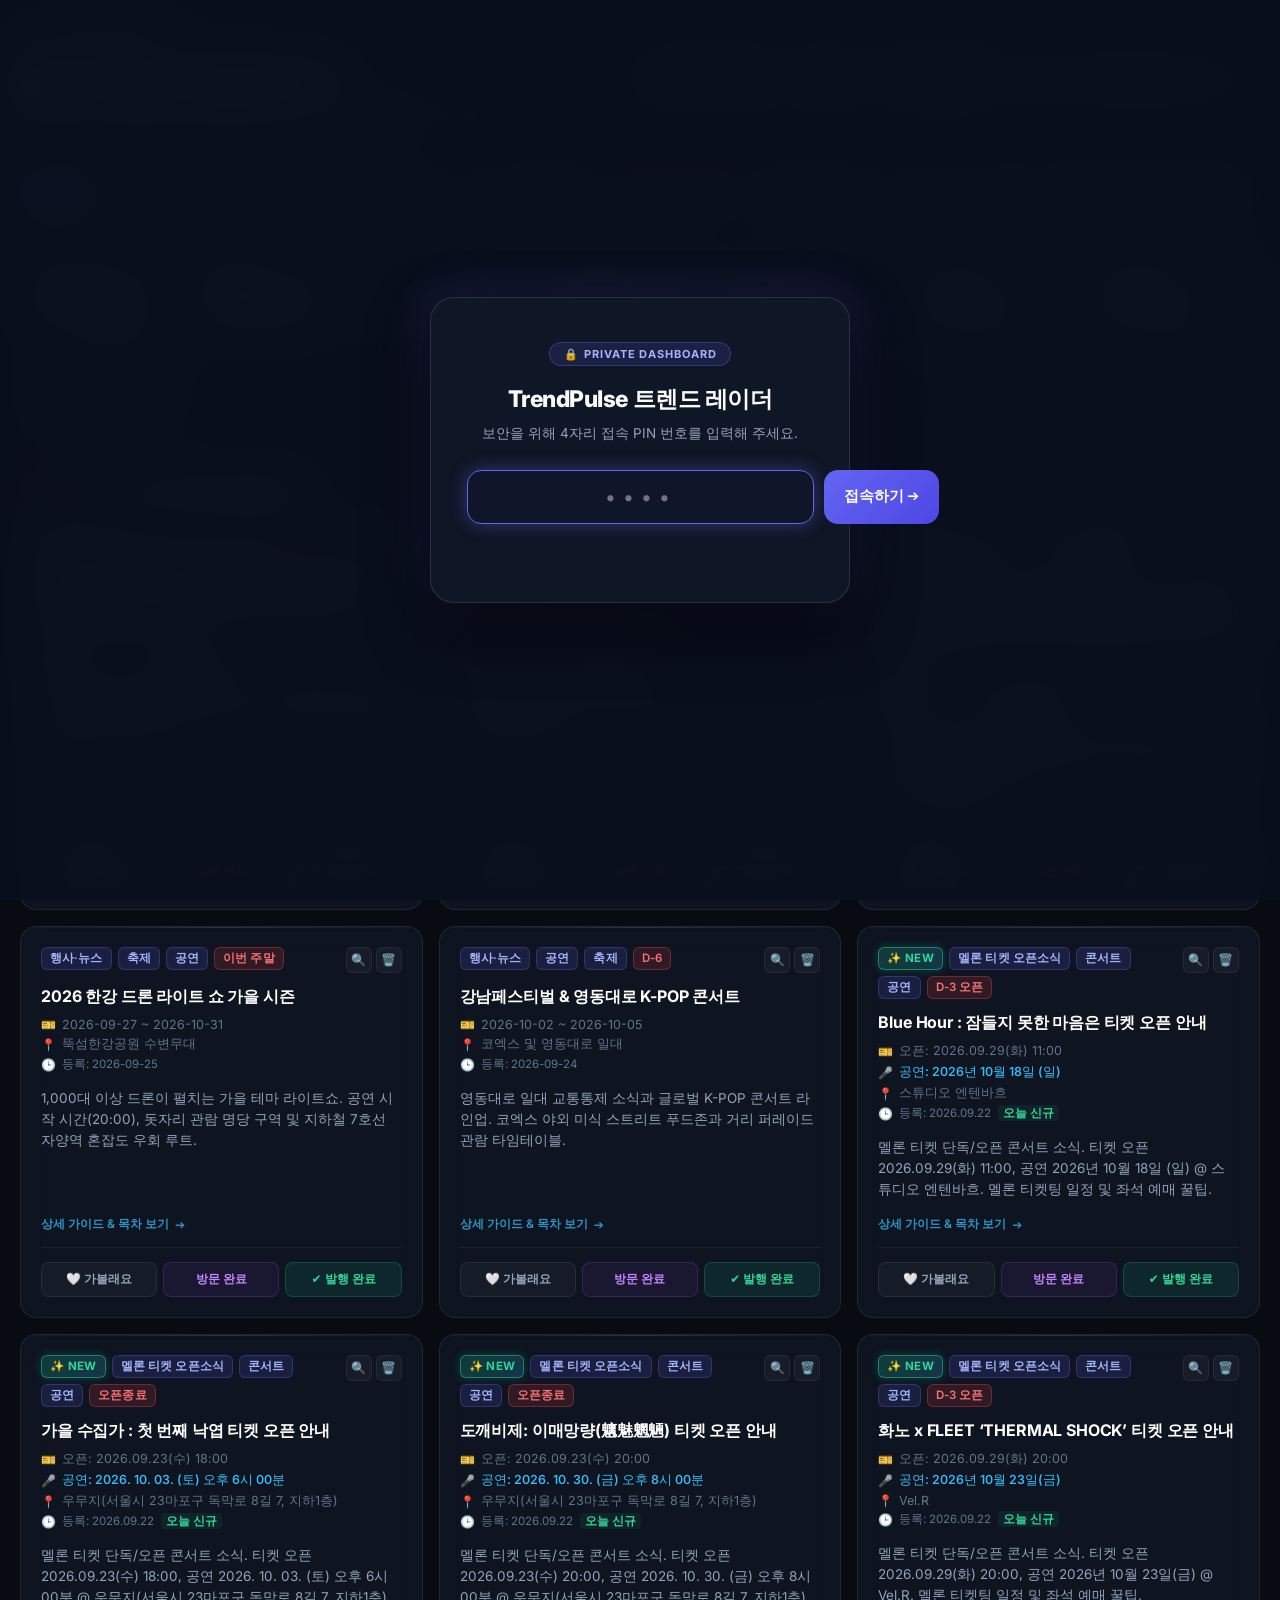
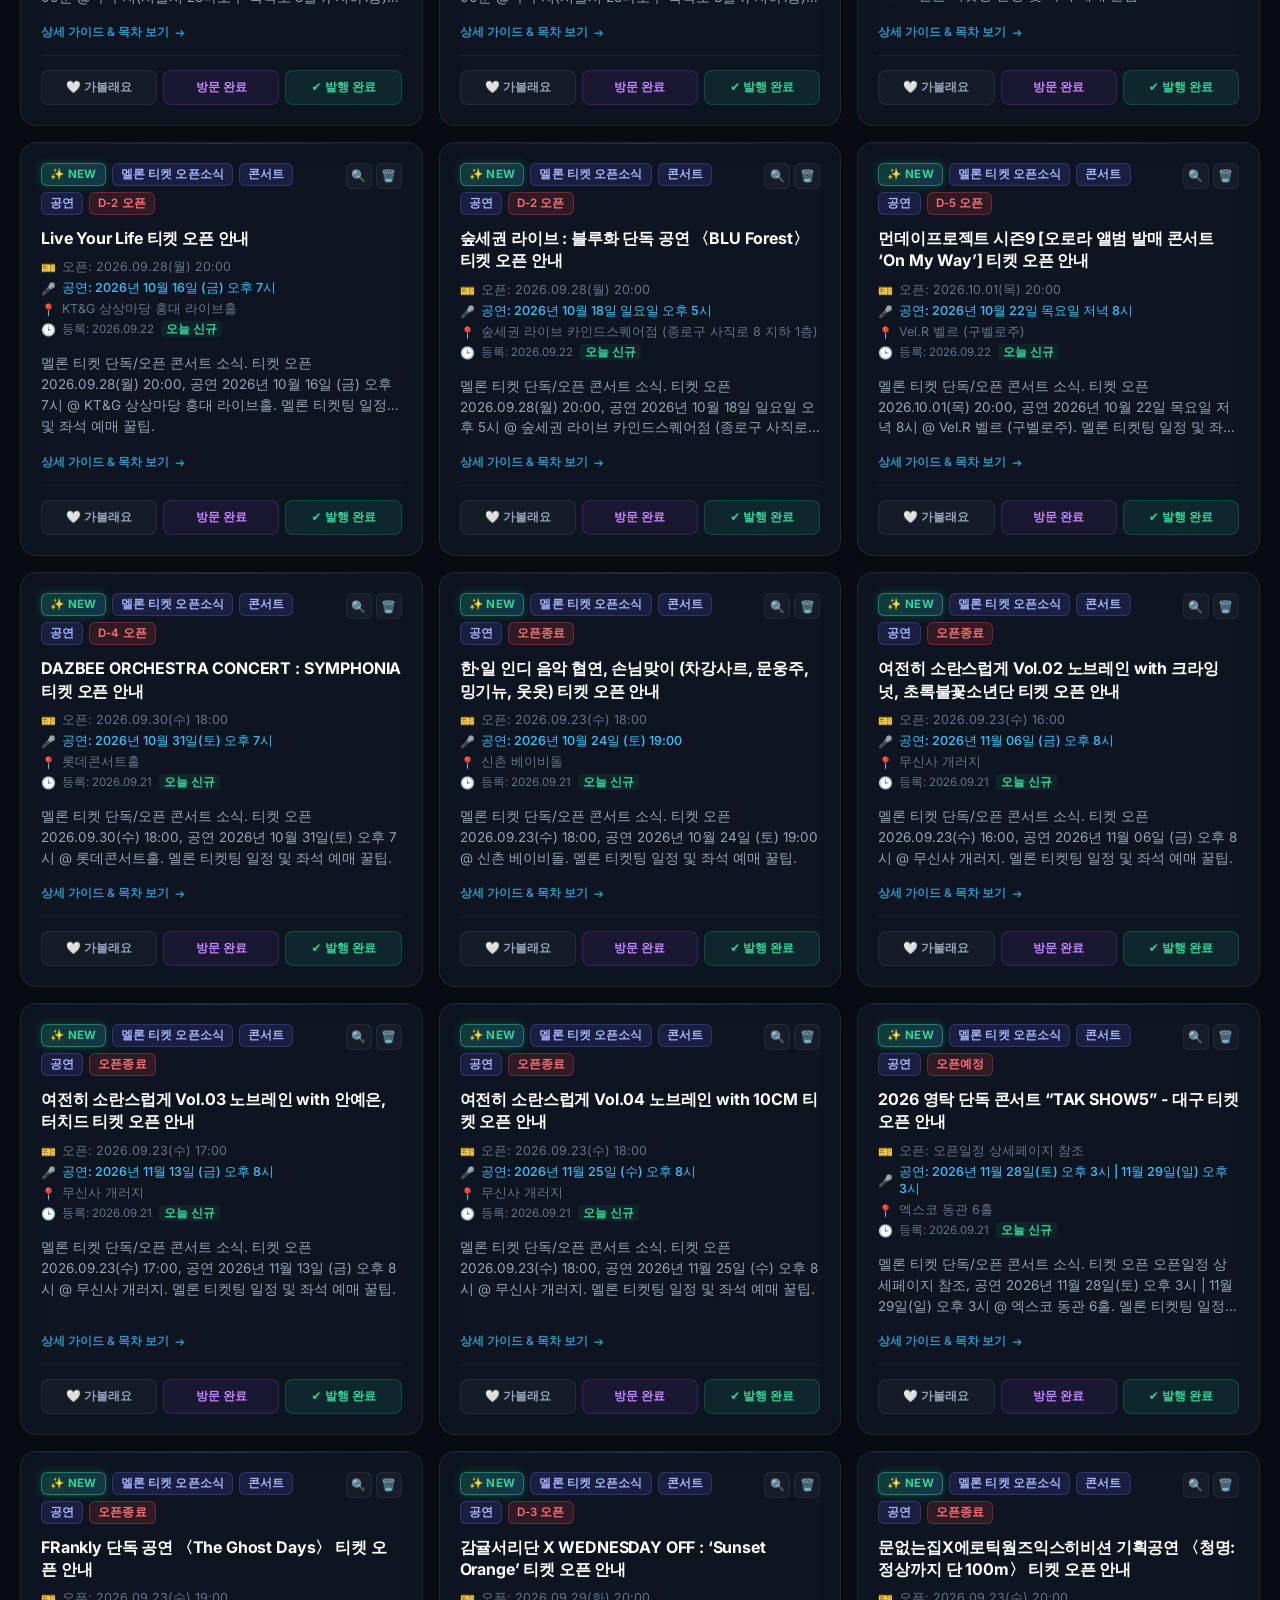
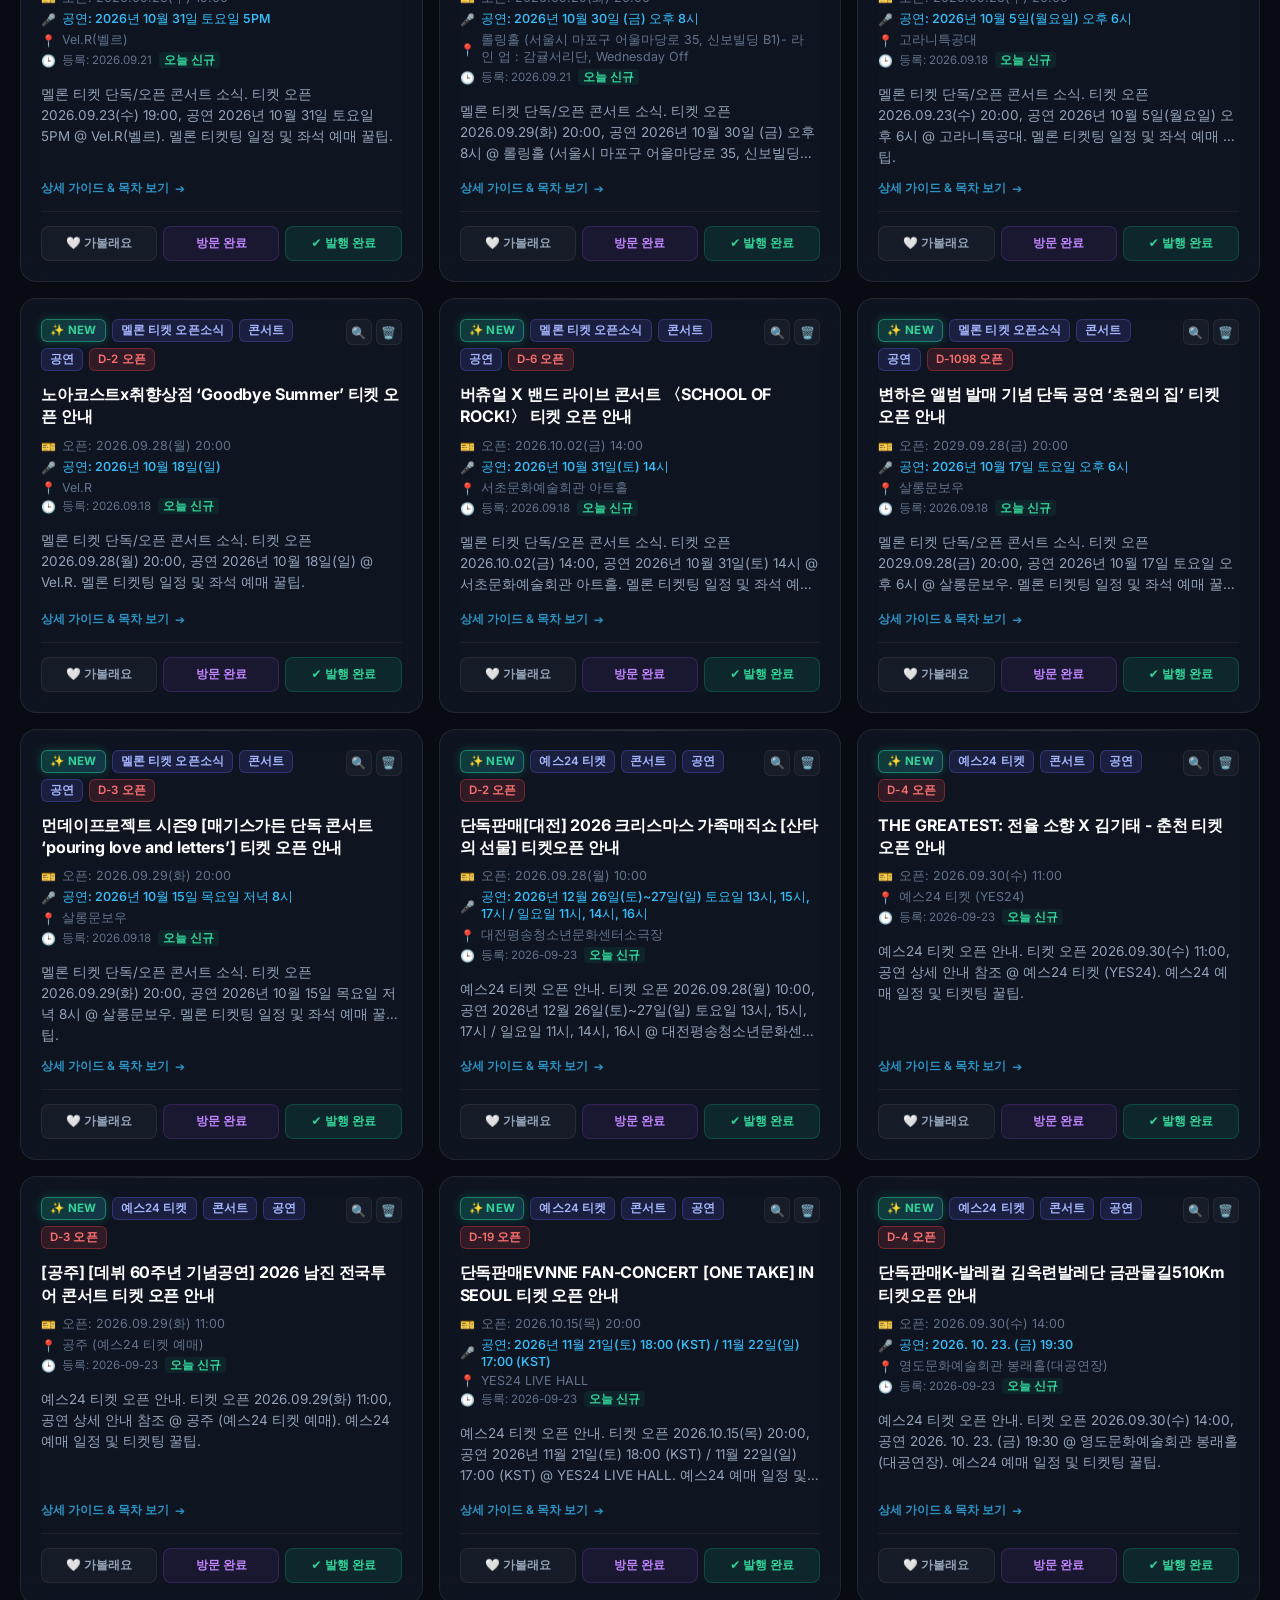
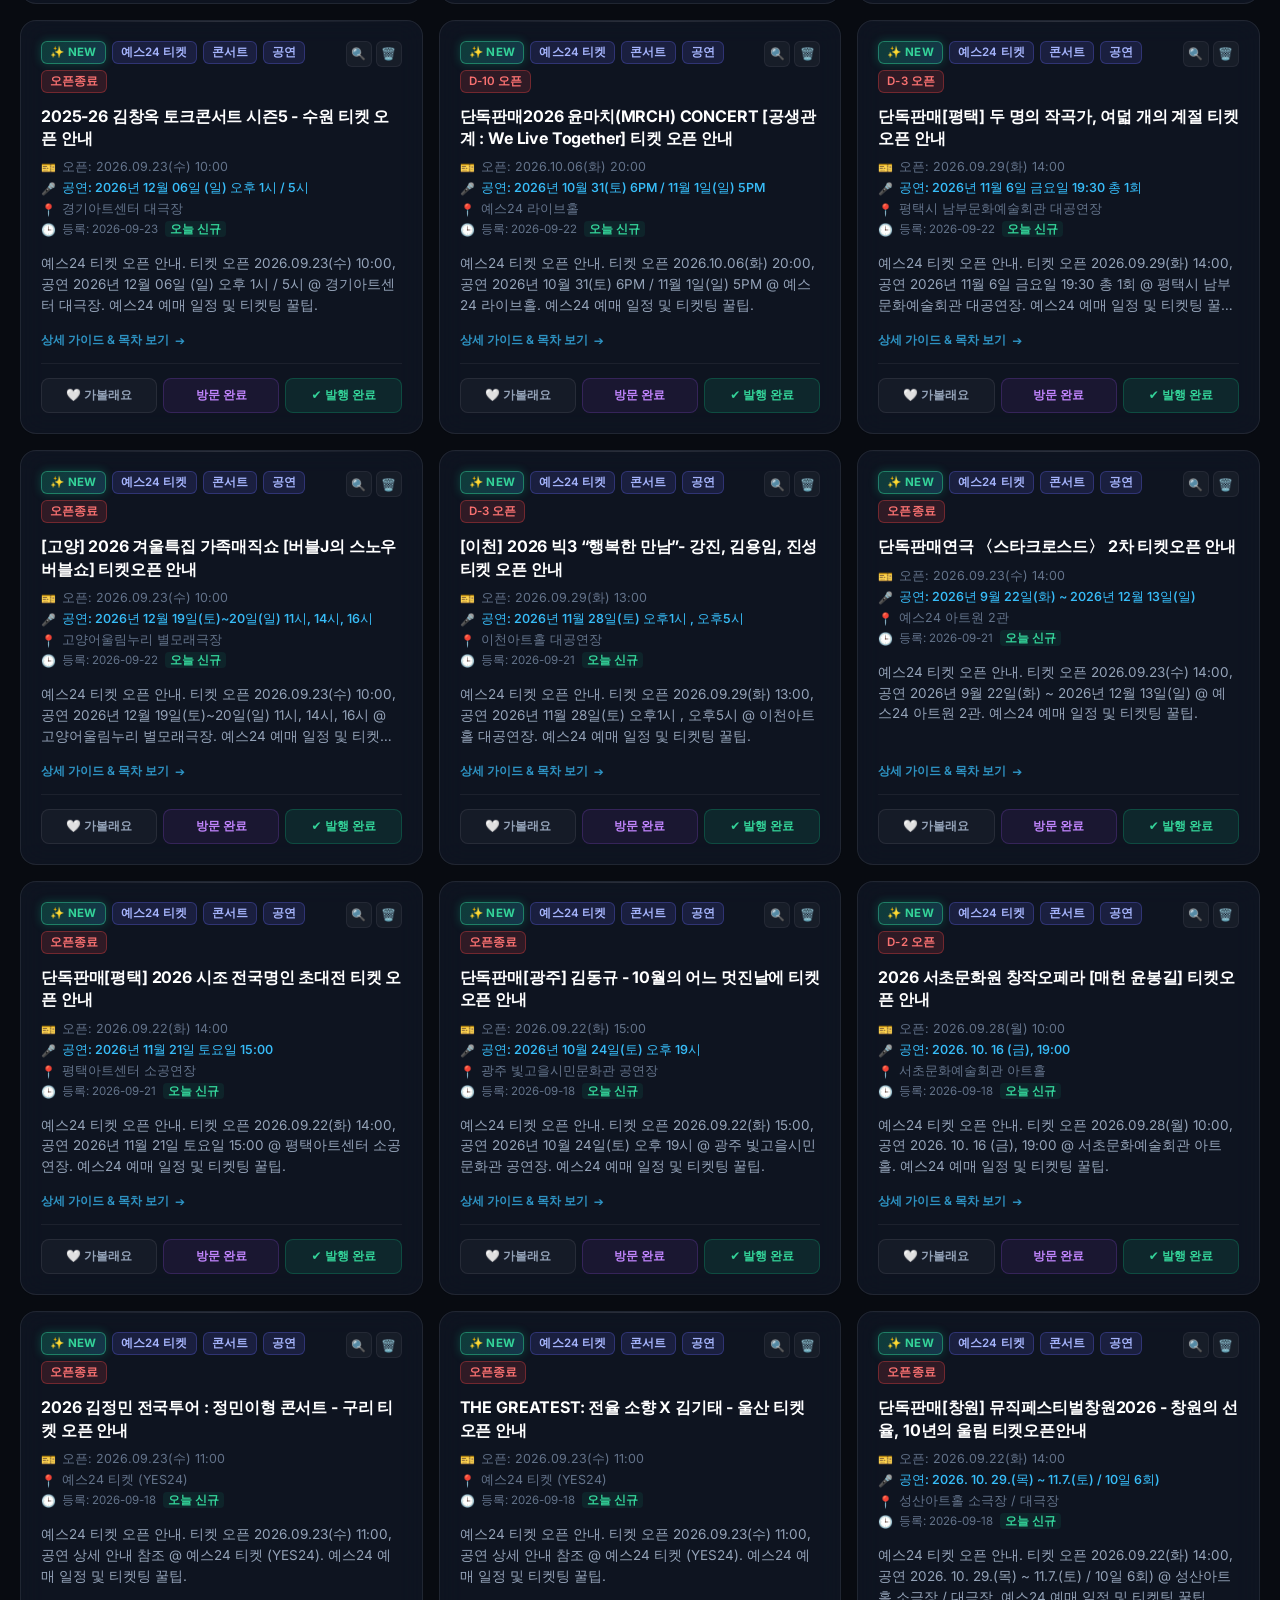
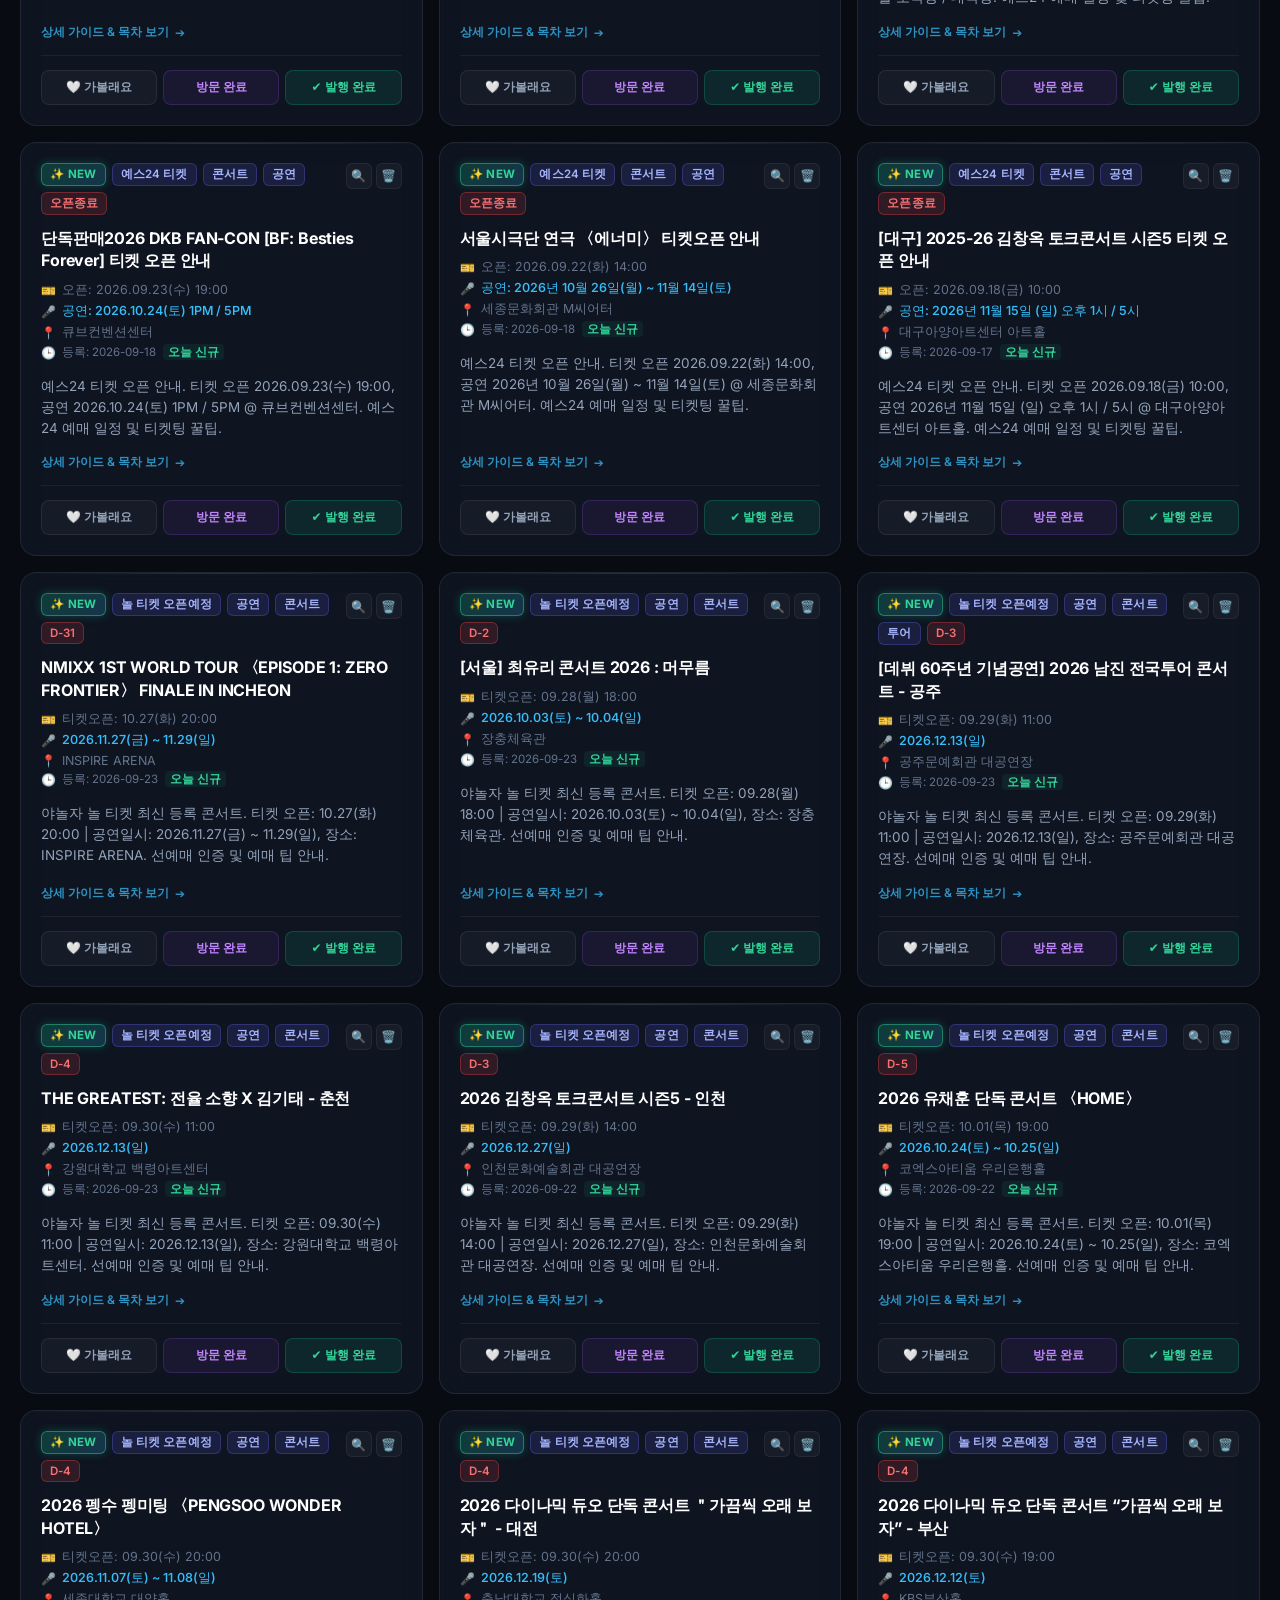
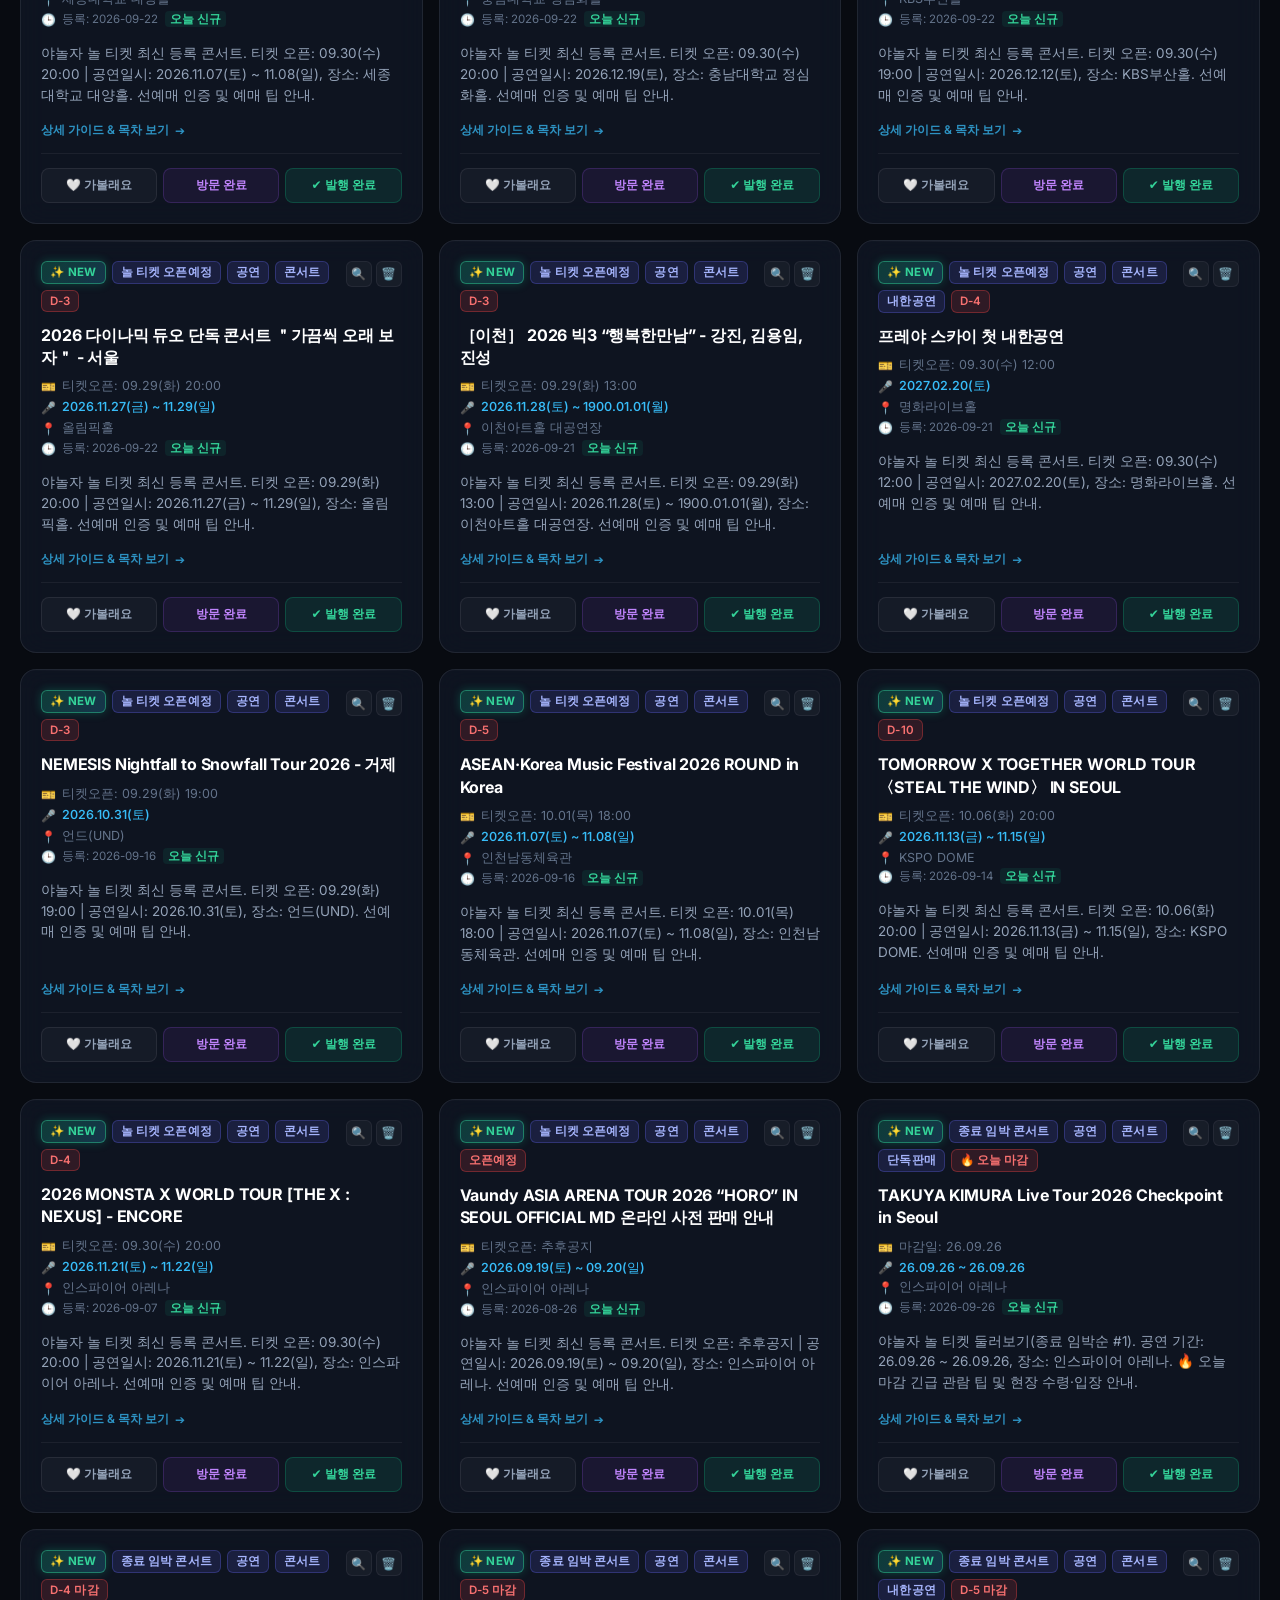
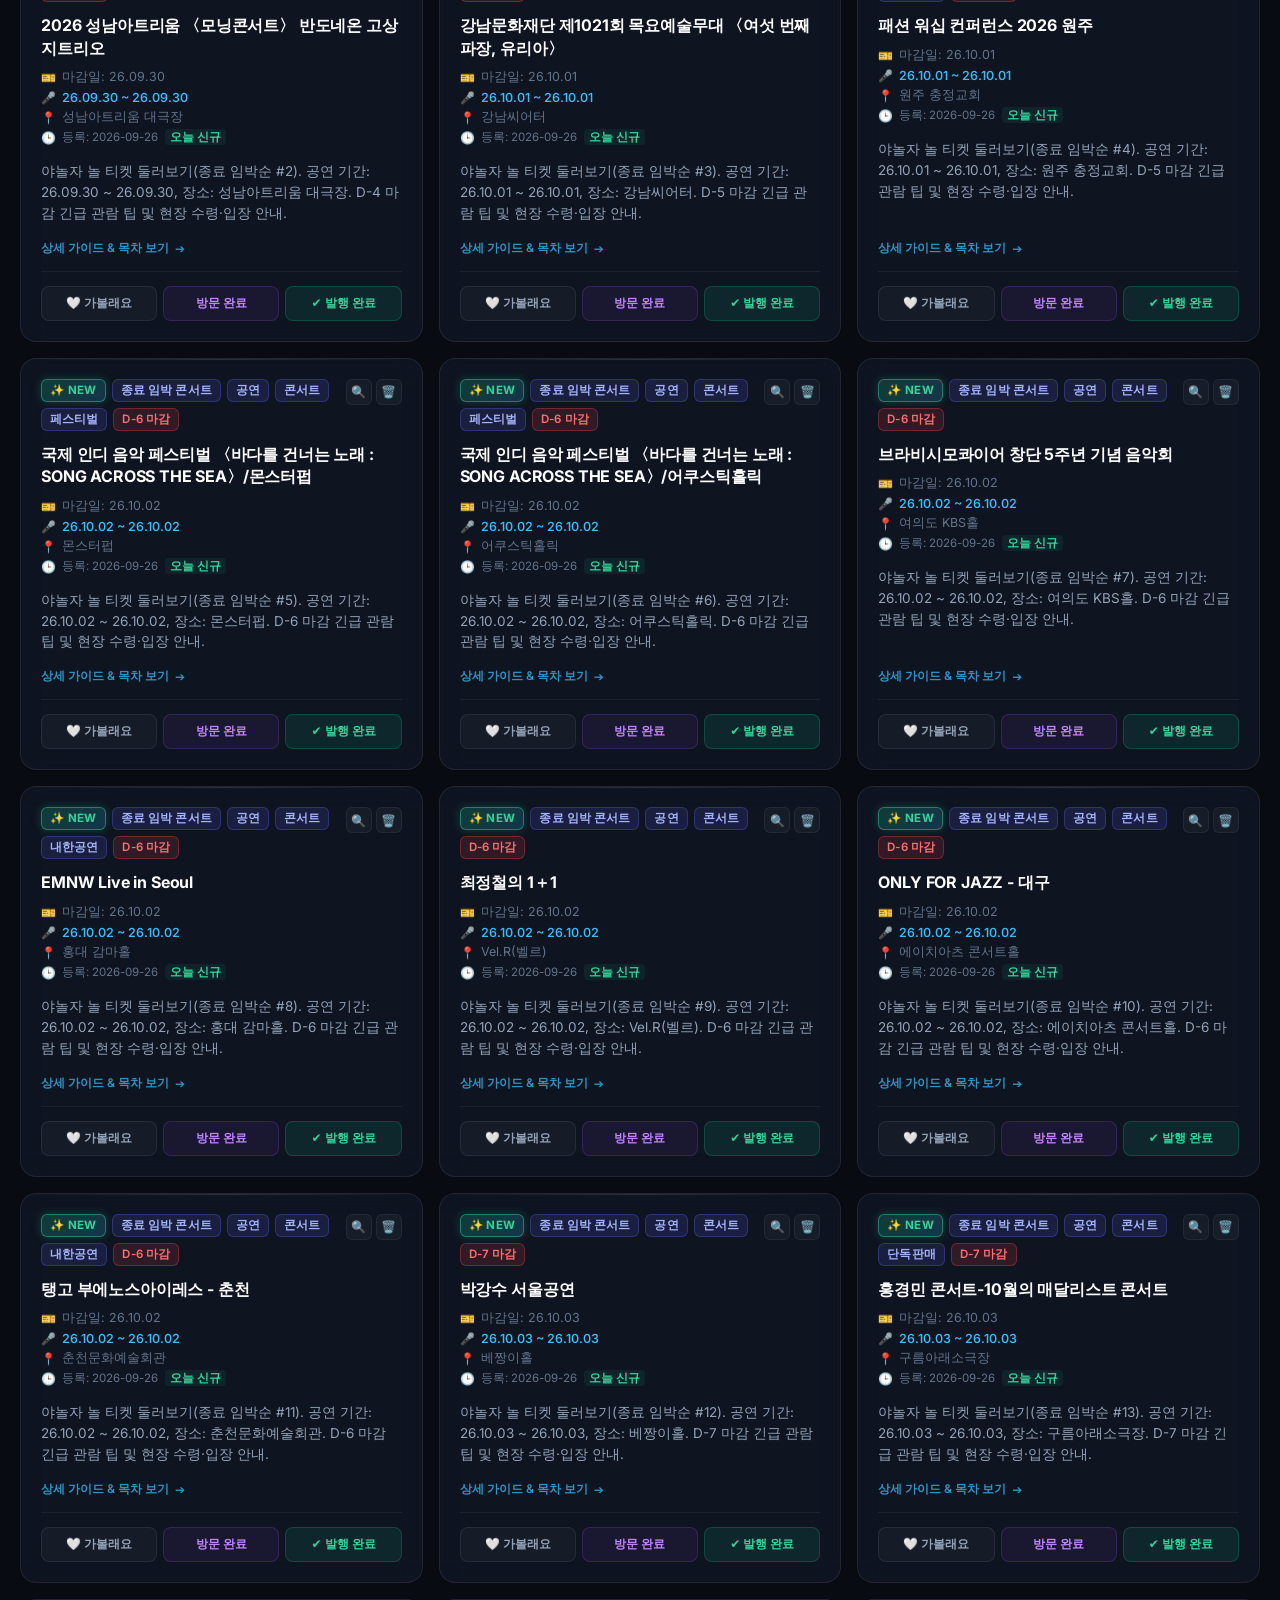
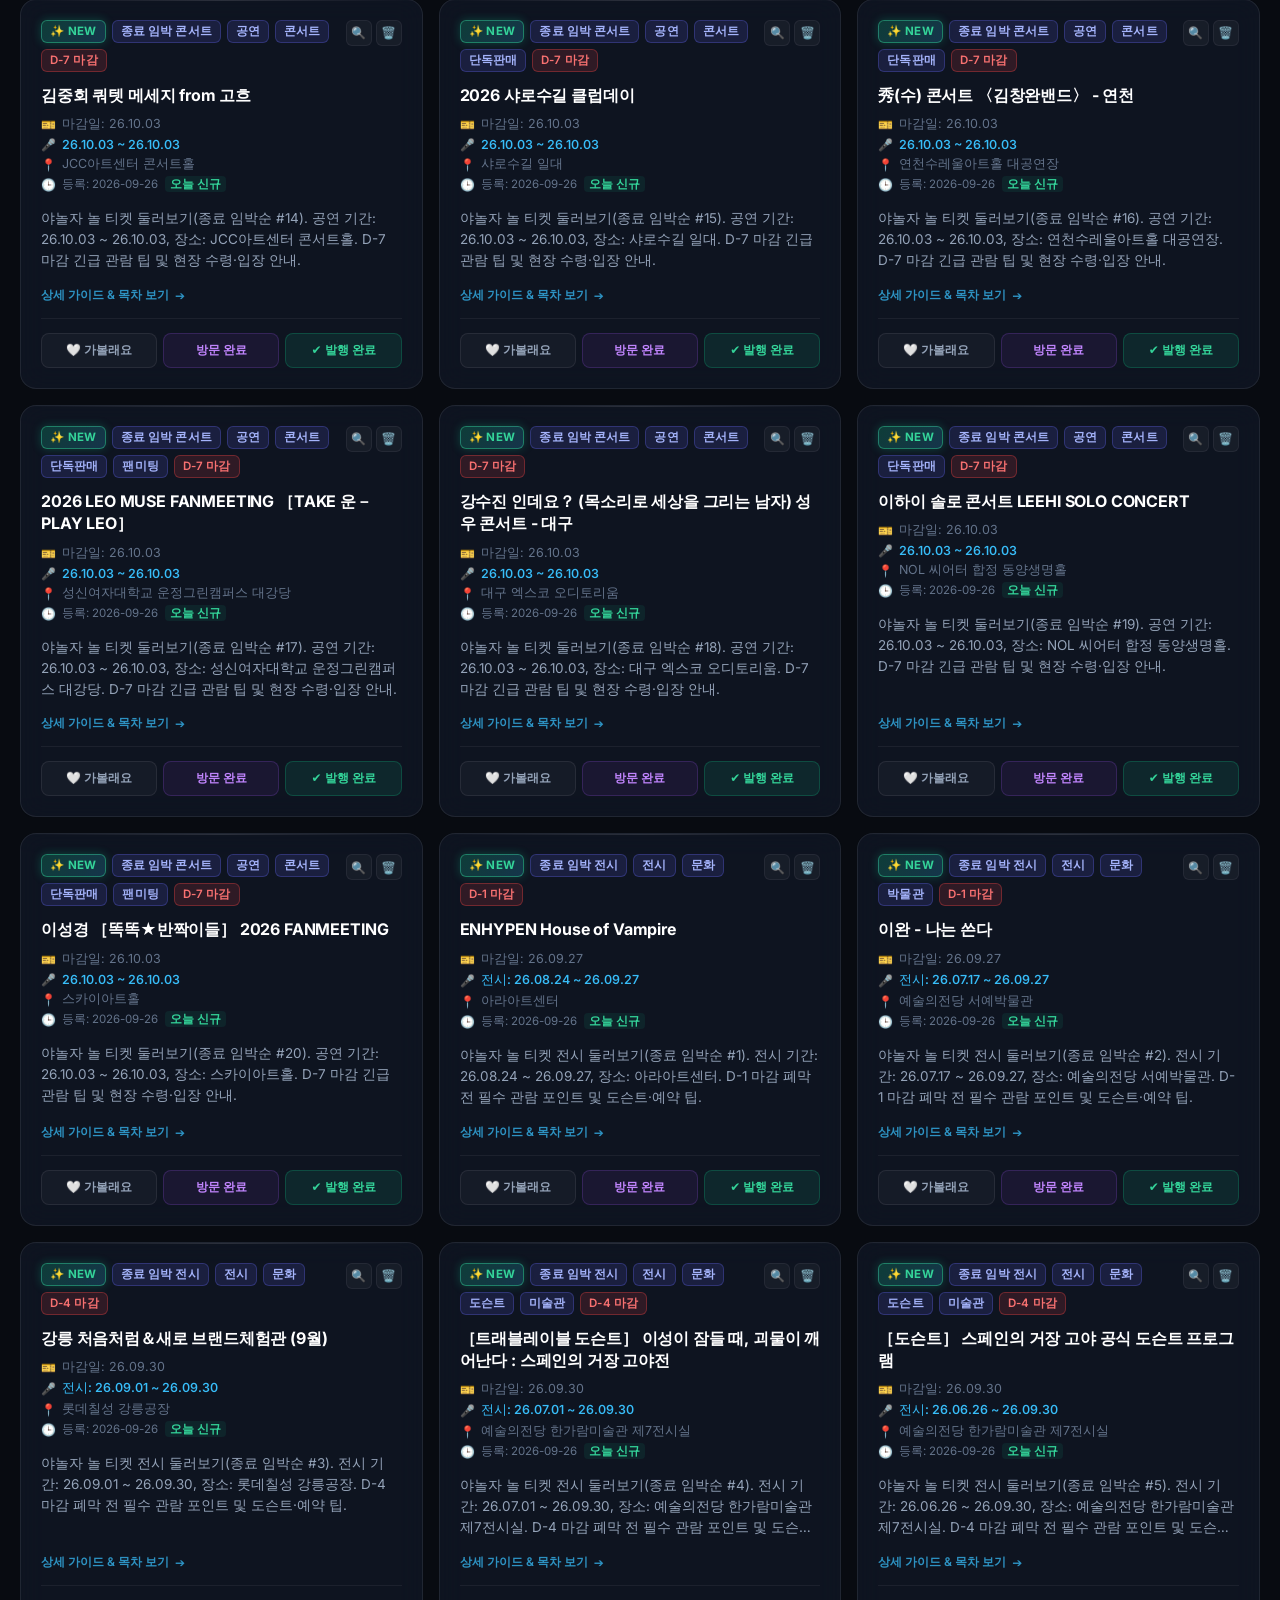
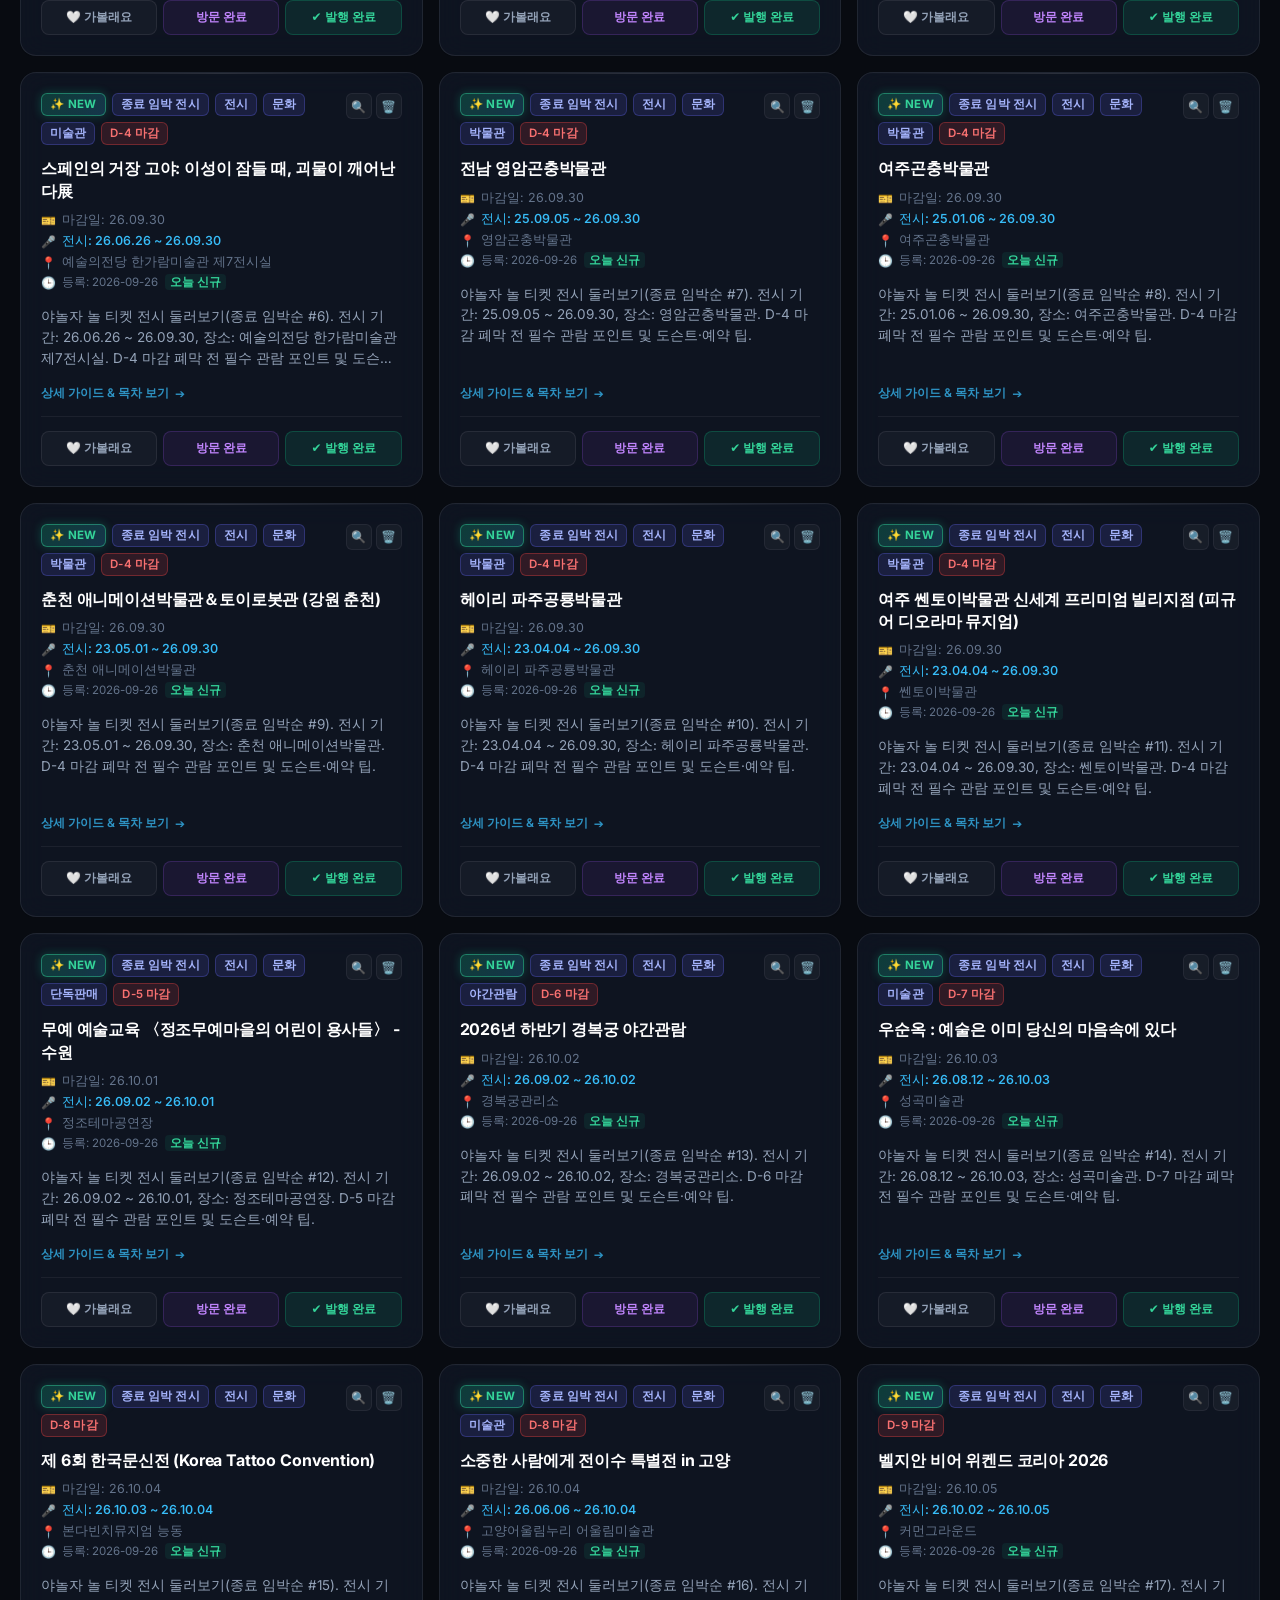
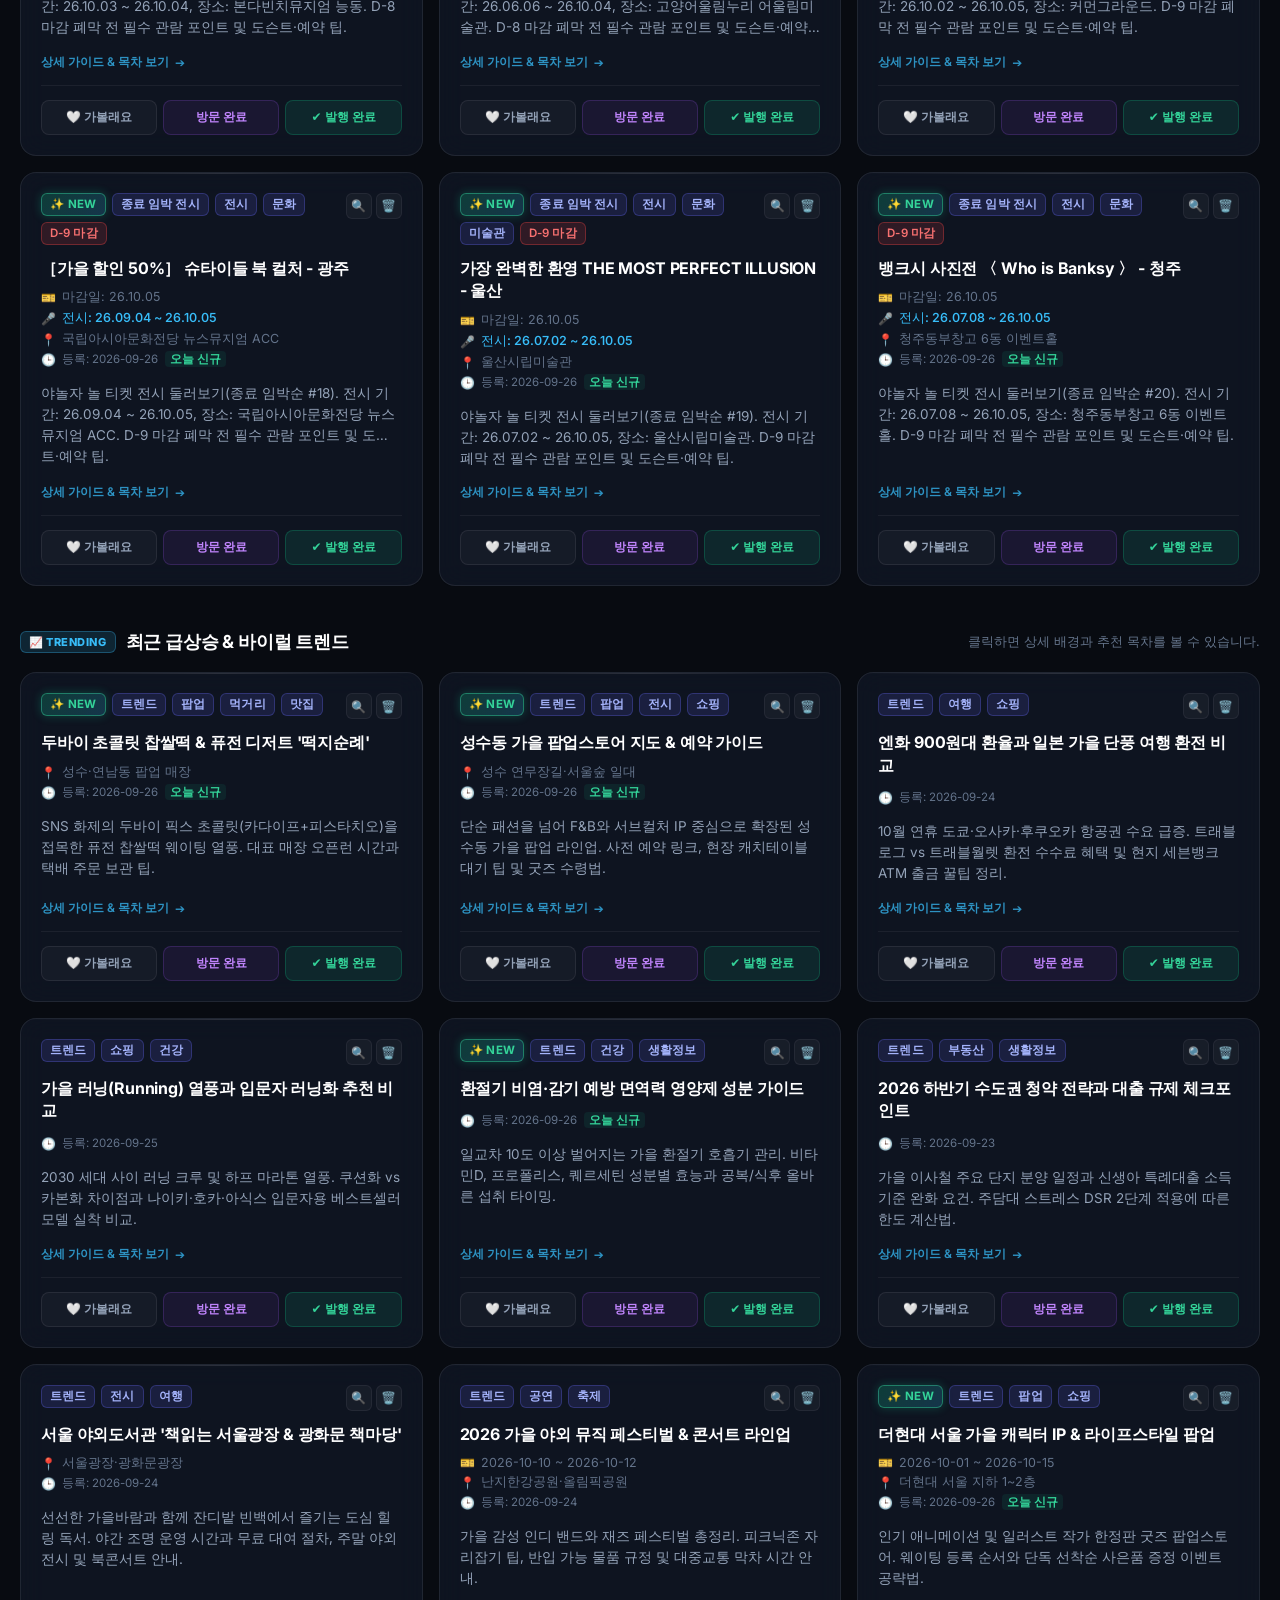
==== commit c0ae054a: "fix: 예스24 티켓 카테고리 탭 추가 (static index.html)" ====
--- a/index.html
+++ b/index.html
@@ -260,7 +260,7 @@
 
   <script>
     const CATEGORIES = [
-      "전체", "✨ 신규", "멜론 티켓 오픈소식", "놀 티켓 오픈예정", "종료 임박 콘서트", "종료 임박 전시", "콘서트", "공연", "전시", "팝업",
+      "전체", "✨ 신규", "멜론 티켓 오픈소식", "예스24 티켓", "놀 티켓 오픈예정", "종료 임박 콘서트", "종료 임박 전시", "콘서트", "공연", "전시", "팝업",
       "축제", "여행", "먹거리", "맛집", "쇼핑", "건강", "부동산", "생활정보"
     ];
 
@@ -366,6 +366,7 @@
         if (cat === currentCategory) cls += " active";
         if (cat === "✨ 신규") cls += " tab-btn-new";
         else if (cat === "멜론 티켓 오픈소식") cls += " tab-btn-melon";
+        else if (cat === "예스24 티켓") cls += " tab-btn-yes24";
         else if (cat === "종료 임박 콘서트") cls += " tab-btn-urgent";
         else if (cat === "종료 임박 전시") cls += " tab-btn-exhibition";
         a.className = cls;
@@ -414,6 +415,13 @@
           if (orderA !== orderB) return orderA - orderB;
           return (b.id || "").localeCompare(a.id || "");
         });
+      } else if (currentCategory === "예스24 티켓") {
+        filtered.sort((a, b) => {
+          const orderA = a.yes24_order !== undefined ? a.yes24_order : 999;
+          const orderB = b.yes24_order !== undefined ? b.yes24_order : 999;
+          if (orderA !== orderB) return orderA - orderB;
+          return parseInt(b.yes24_id || 0) - parseInt(a.yes24_id || 0);
+        });
       } else if (["놀 티켓 오픈예정", "콘서트", "공연", "전시"].includes(currentCategory)) {
         filtered.sort((a, b) => {
           const timeA = a.registered_at || a.created_at || "";
--- a/static/style.css
+++ b/static/style.css
@@ -605,6 +605,24 @@
   box-shadow: 0 0 12px rgba(0, 205, 60, 0.35);
 }
 
+.tab-btn-yes24 {
+  border-color: rgba(24, 119, 242, 0.4);
+  color: #3b82f6;
+}
+
+.tab-btn-yes24:hover {
+  background: rgba(24, 119, 242, 0.15);
+  color: #60a5fa;
+  border-color: #3b82f6;
+}
+
+.tab-btn-yes24.active {
+  background: rgba(24, 119, 242, 0.22);
+  color: #60a5fa;
+  border-color: #3b82f6;
+  box-shadow: 0 0 12px rgba(59, 130, 246, 0.4);
+}
+
 .meta-date {
   color: #64748b;
   font-size: 11.5px;
@@ -1067,6 +1085,18 @@
   transform: translateY(-1px);
 }
 
+.yes24-ticket-btn {
+  background: linear-gradient(135deg, #0070eb 0%, #0056b3 100%);
+  color: #ffffff;
+  box-shadow: 0 4px 14px rgba(0, 112, 235, 0.35);
+}
+
+.yes24-ticket-btn:hover {
+  background: linear-gradient(135deg, #0056b3 0%, #003d80 100%);
+  box-shadow: 0 6px 20px rgba(0, 112, 235, 0.5);
+  transform: translateY(-1px);
+}
+
 .naver-btn {
   background: #03c75a;
   color: #ffffff;
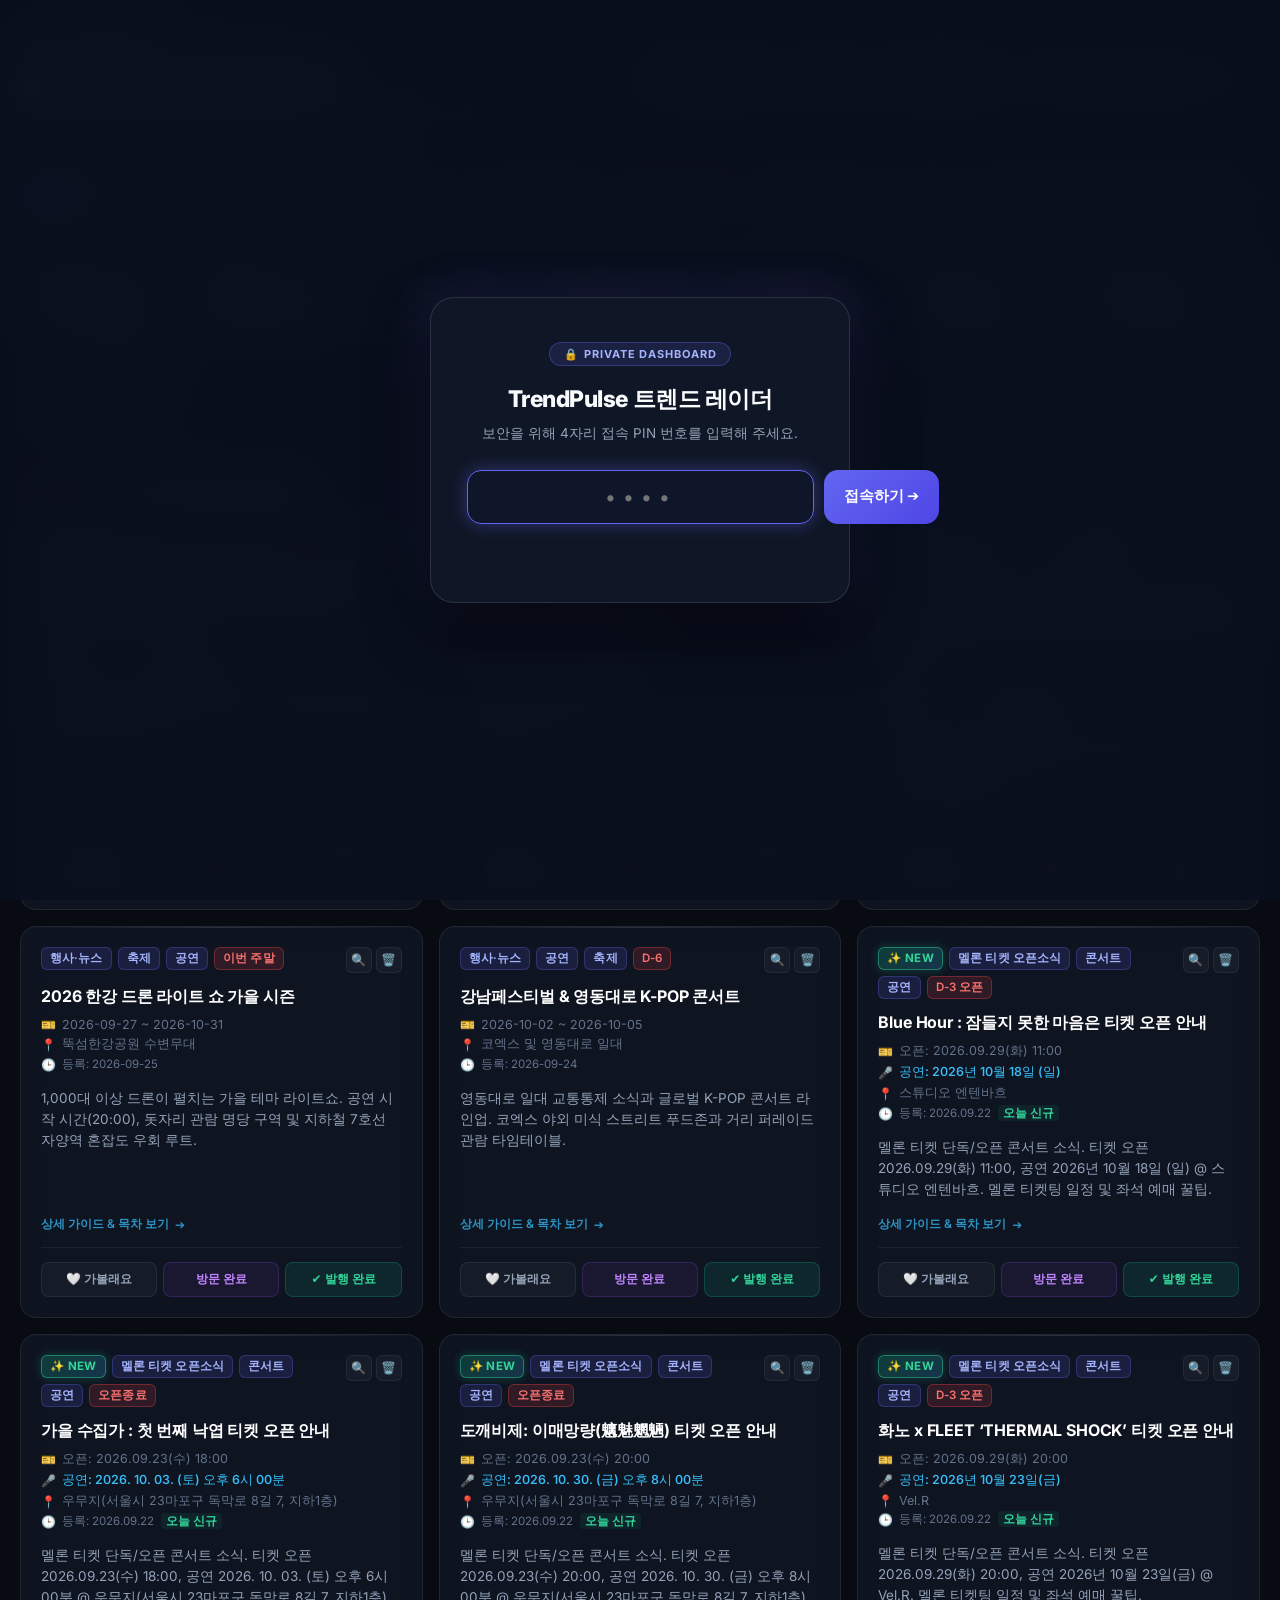
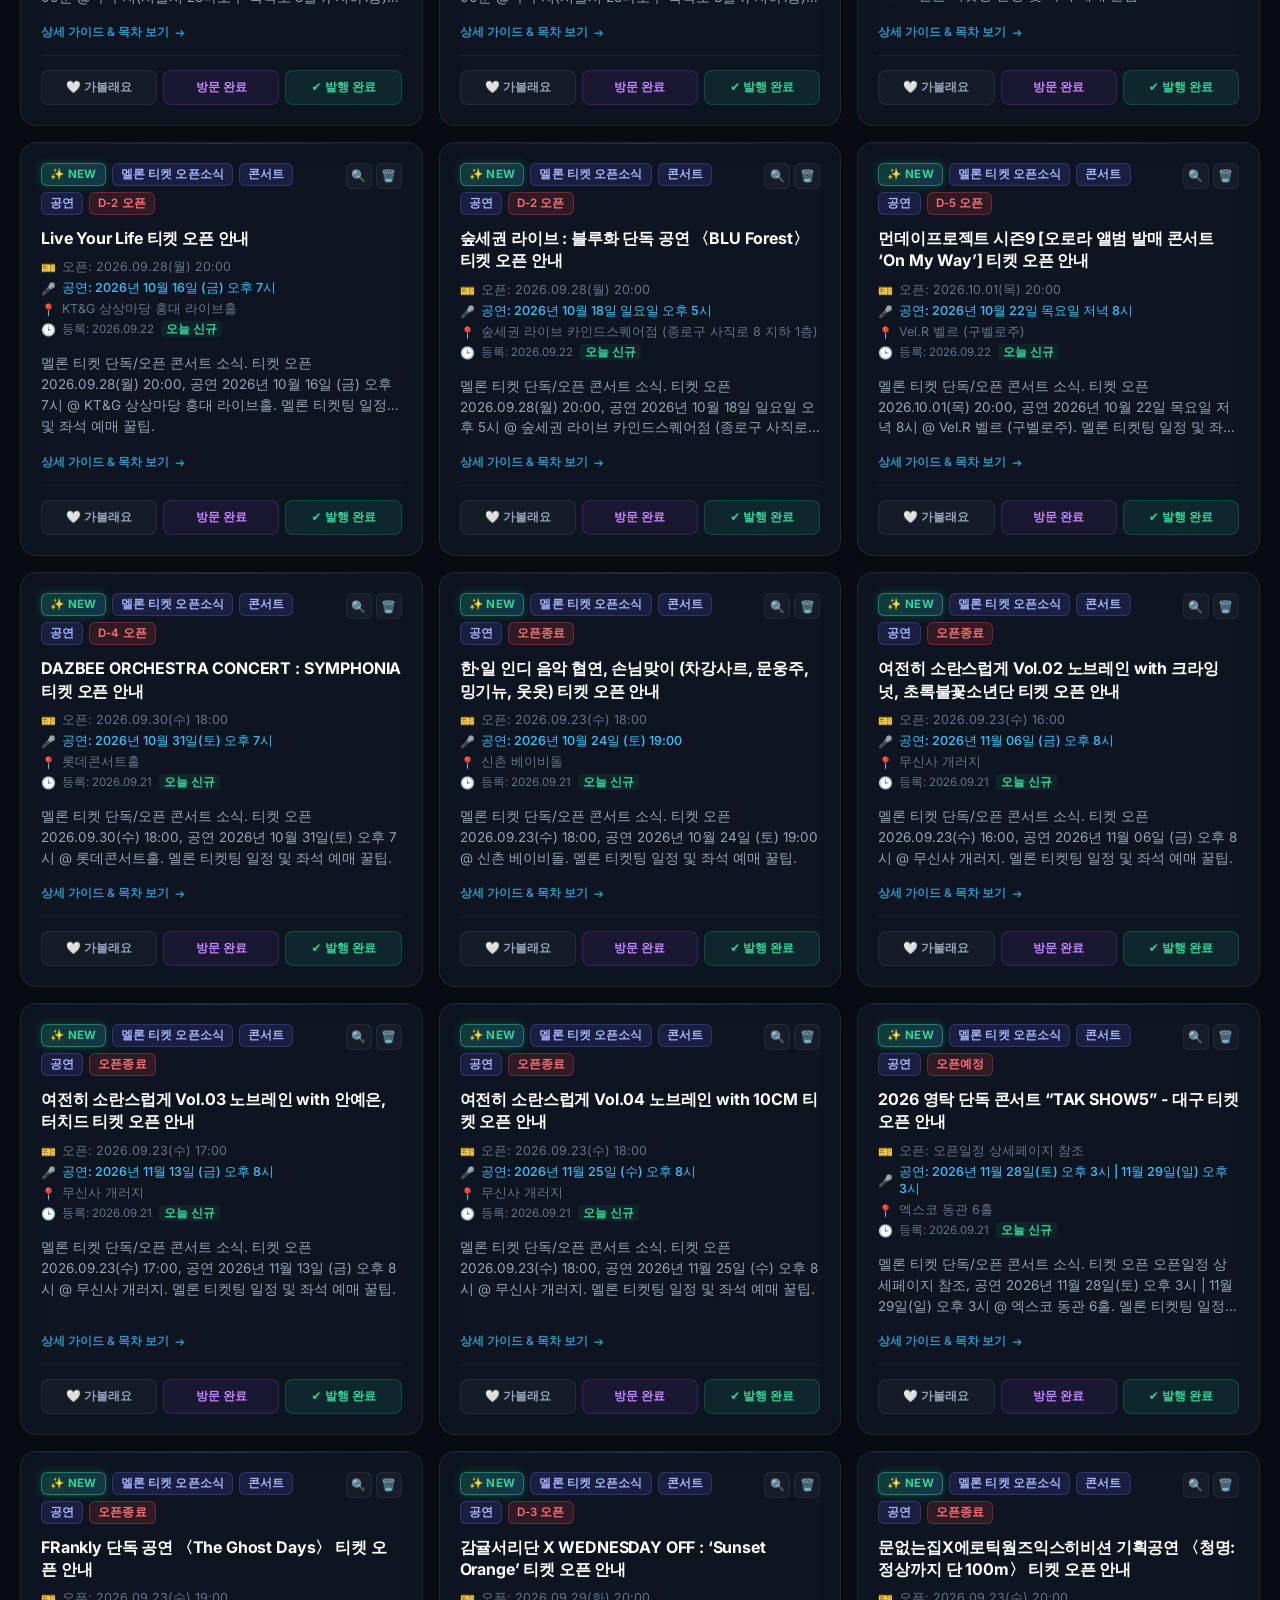
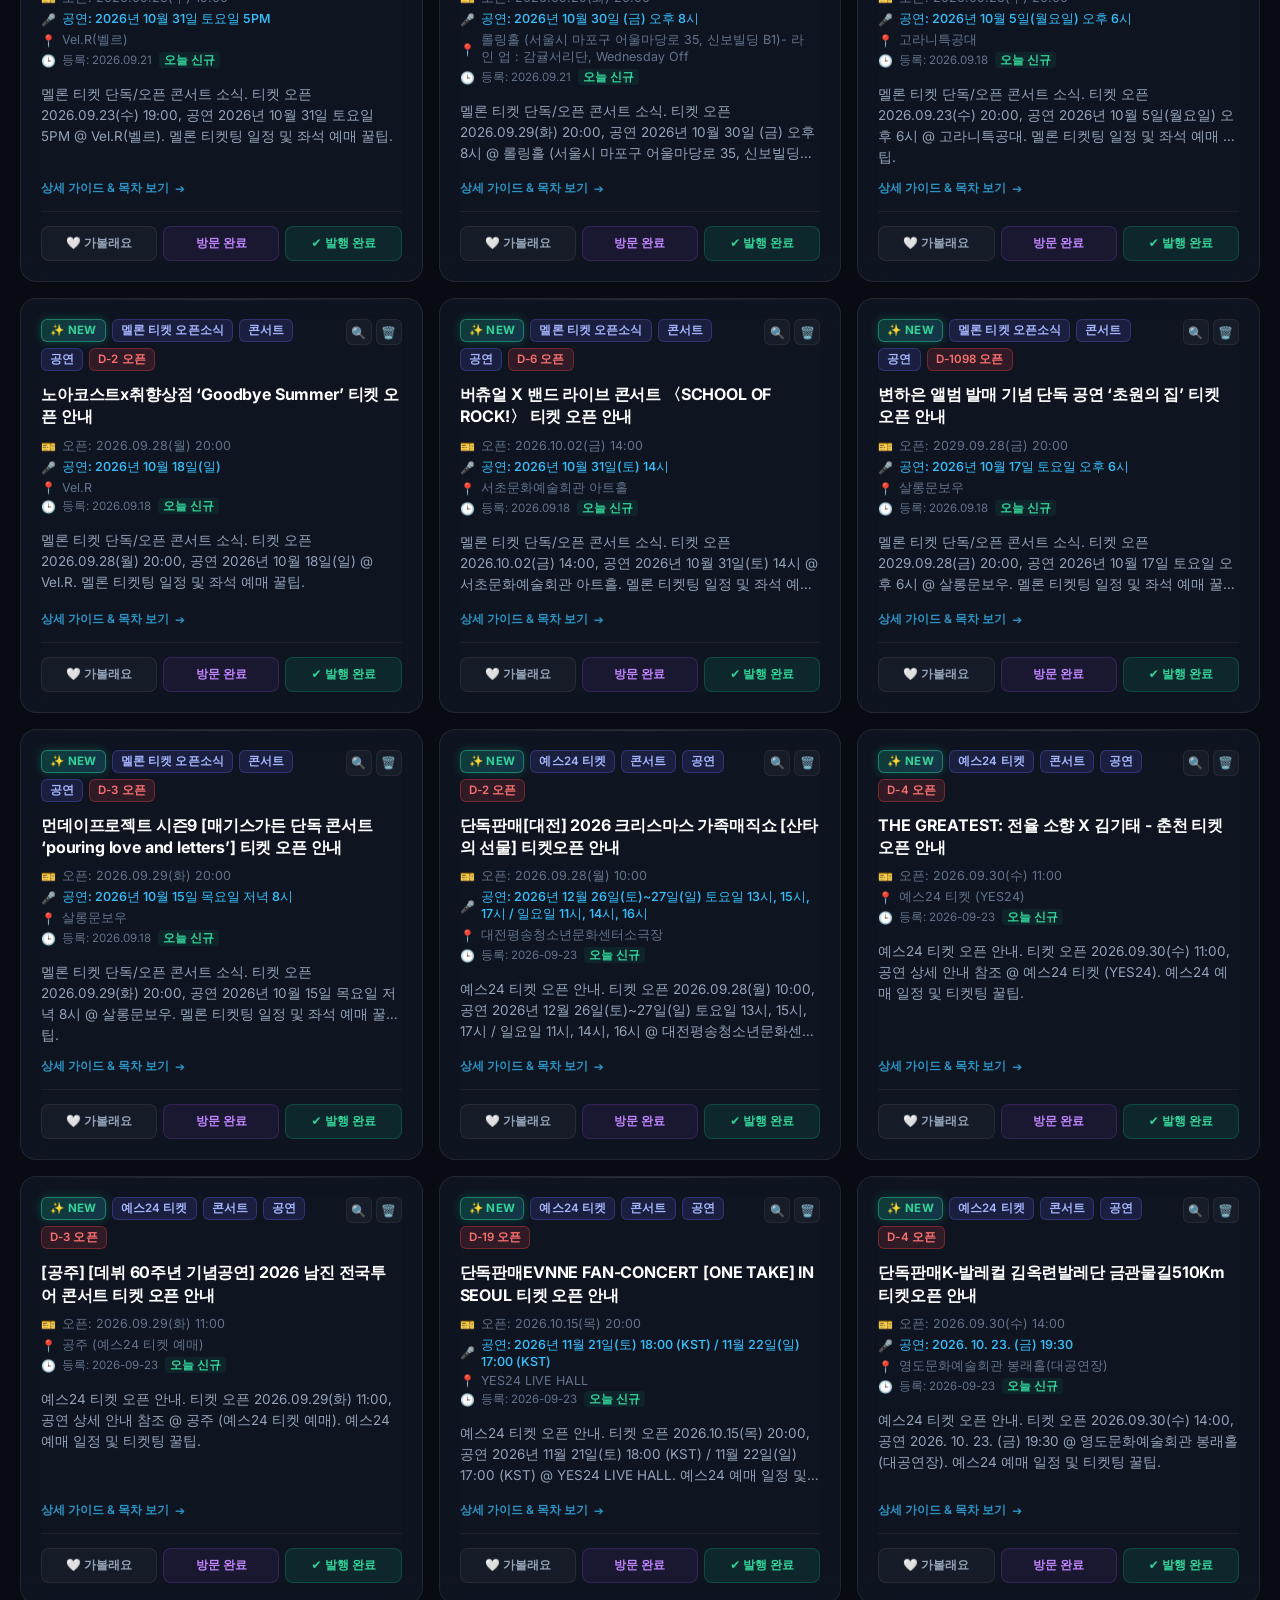
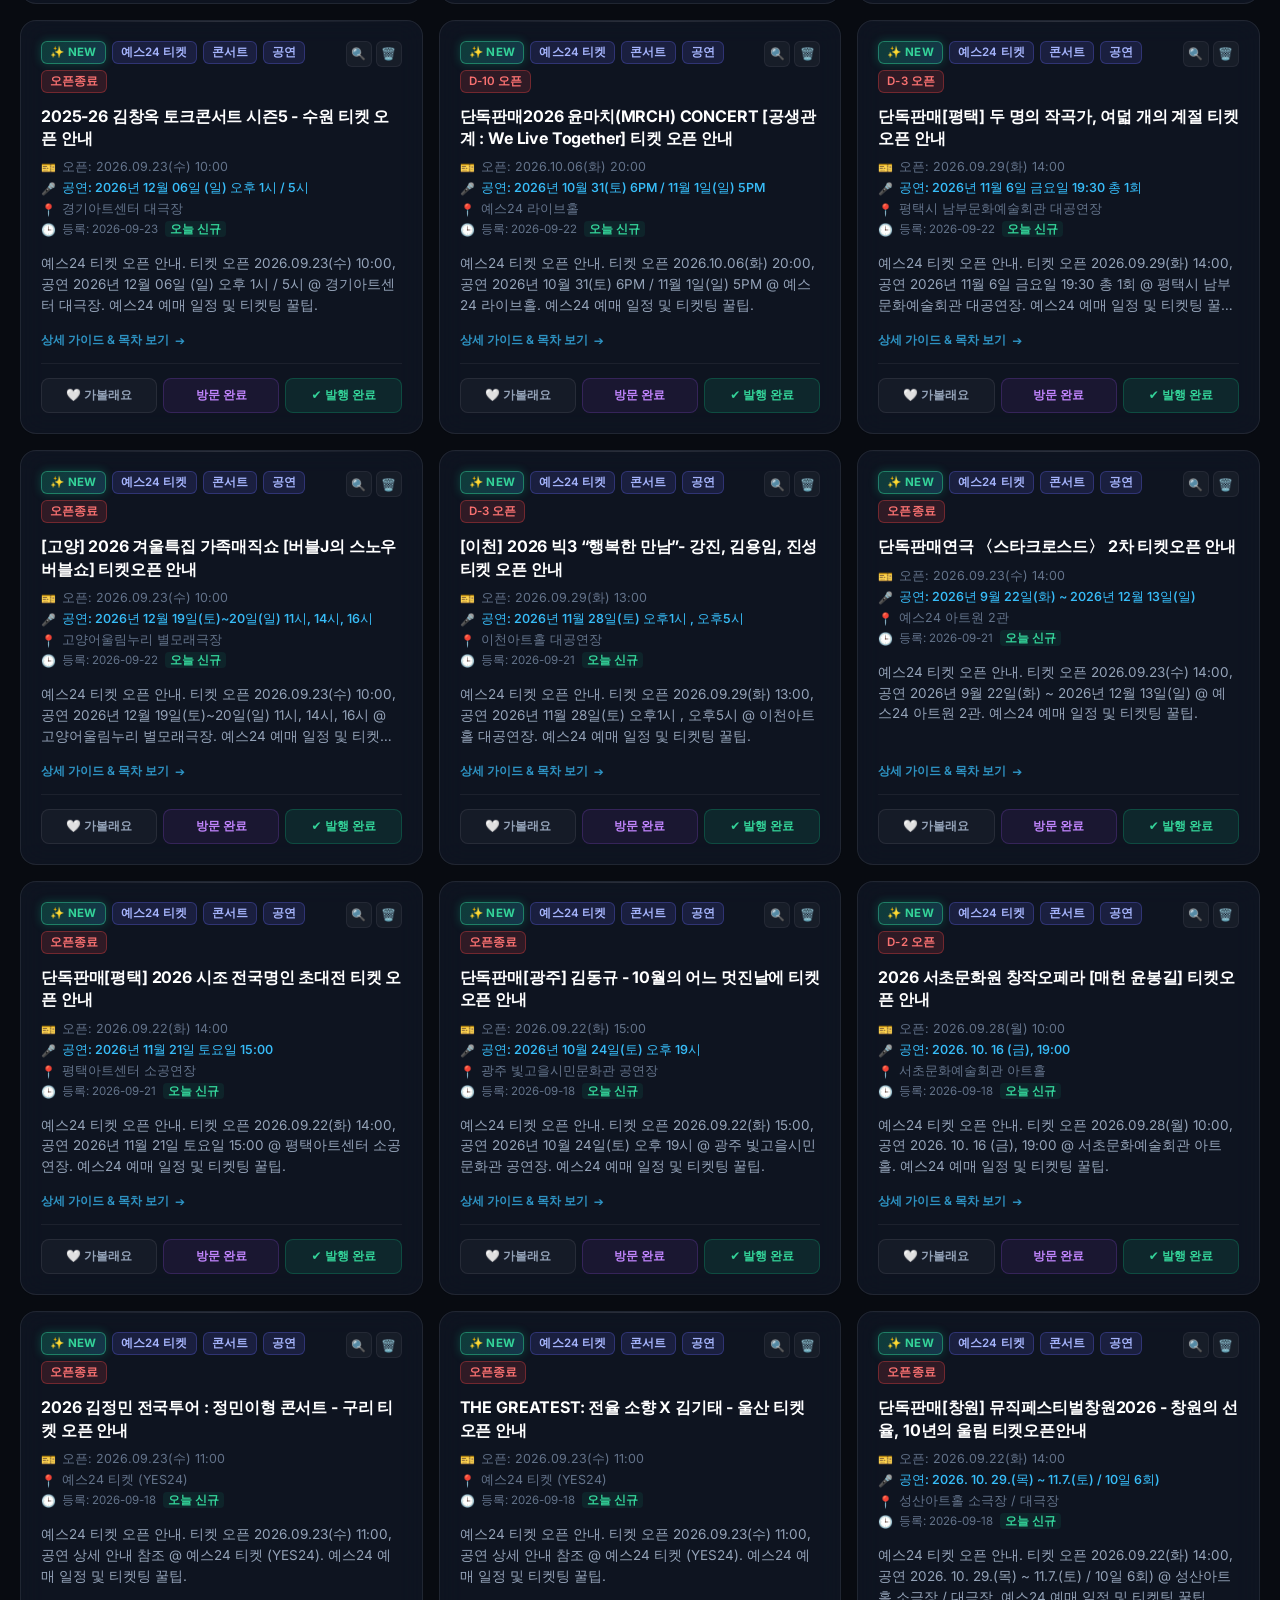
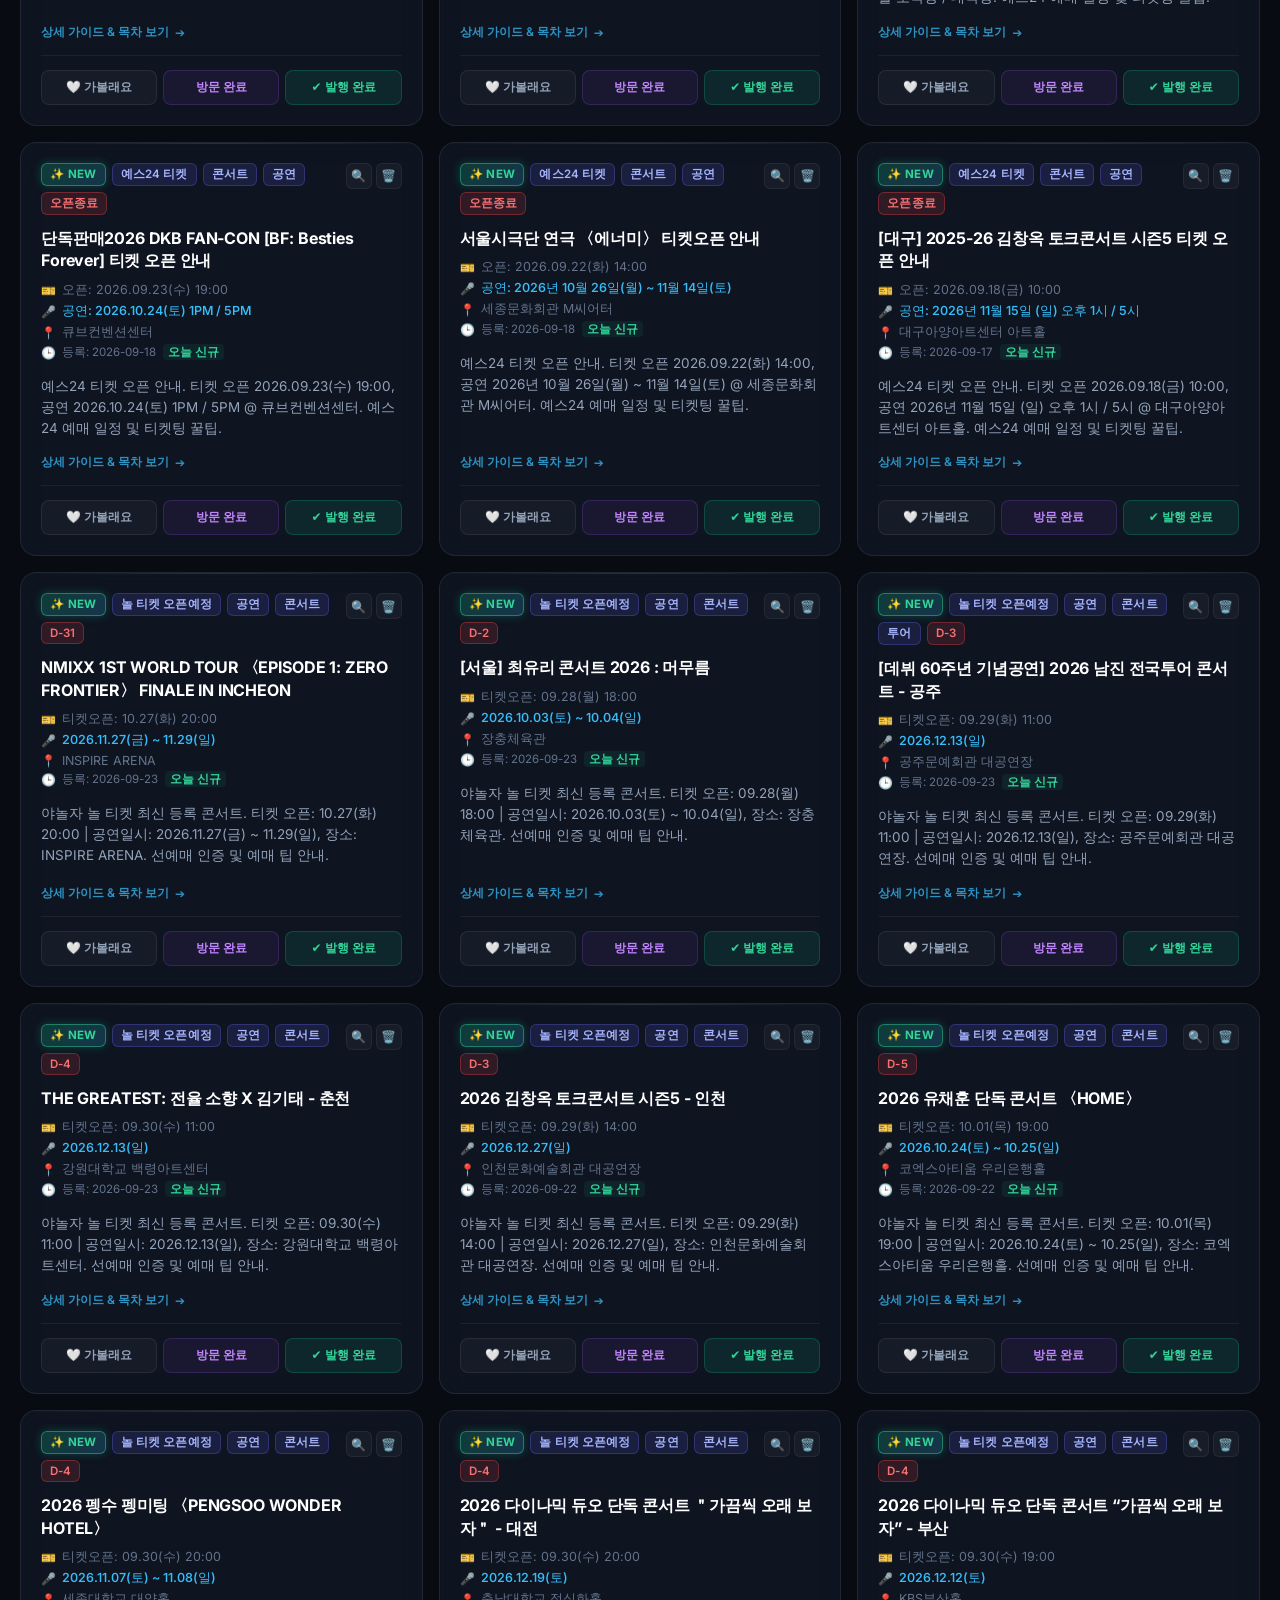
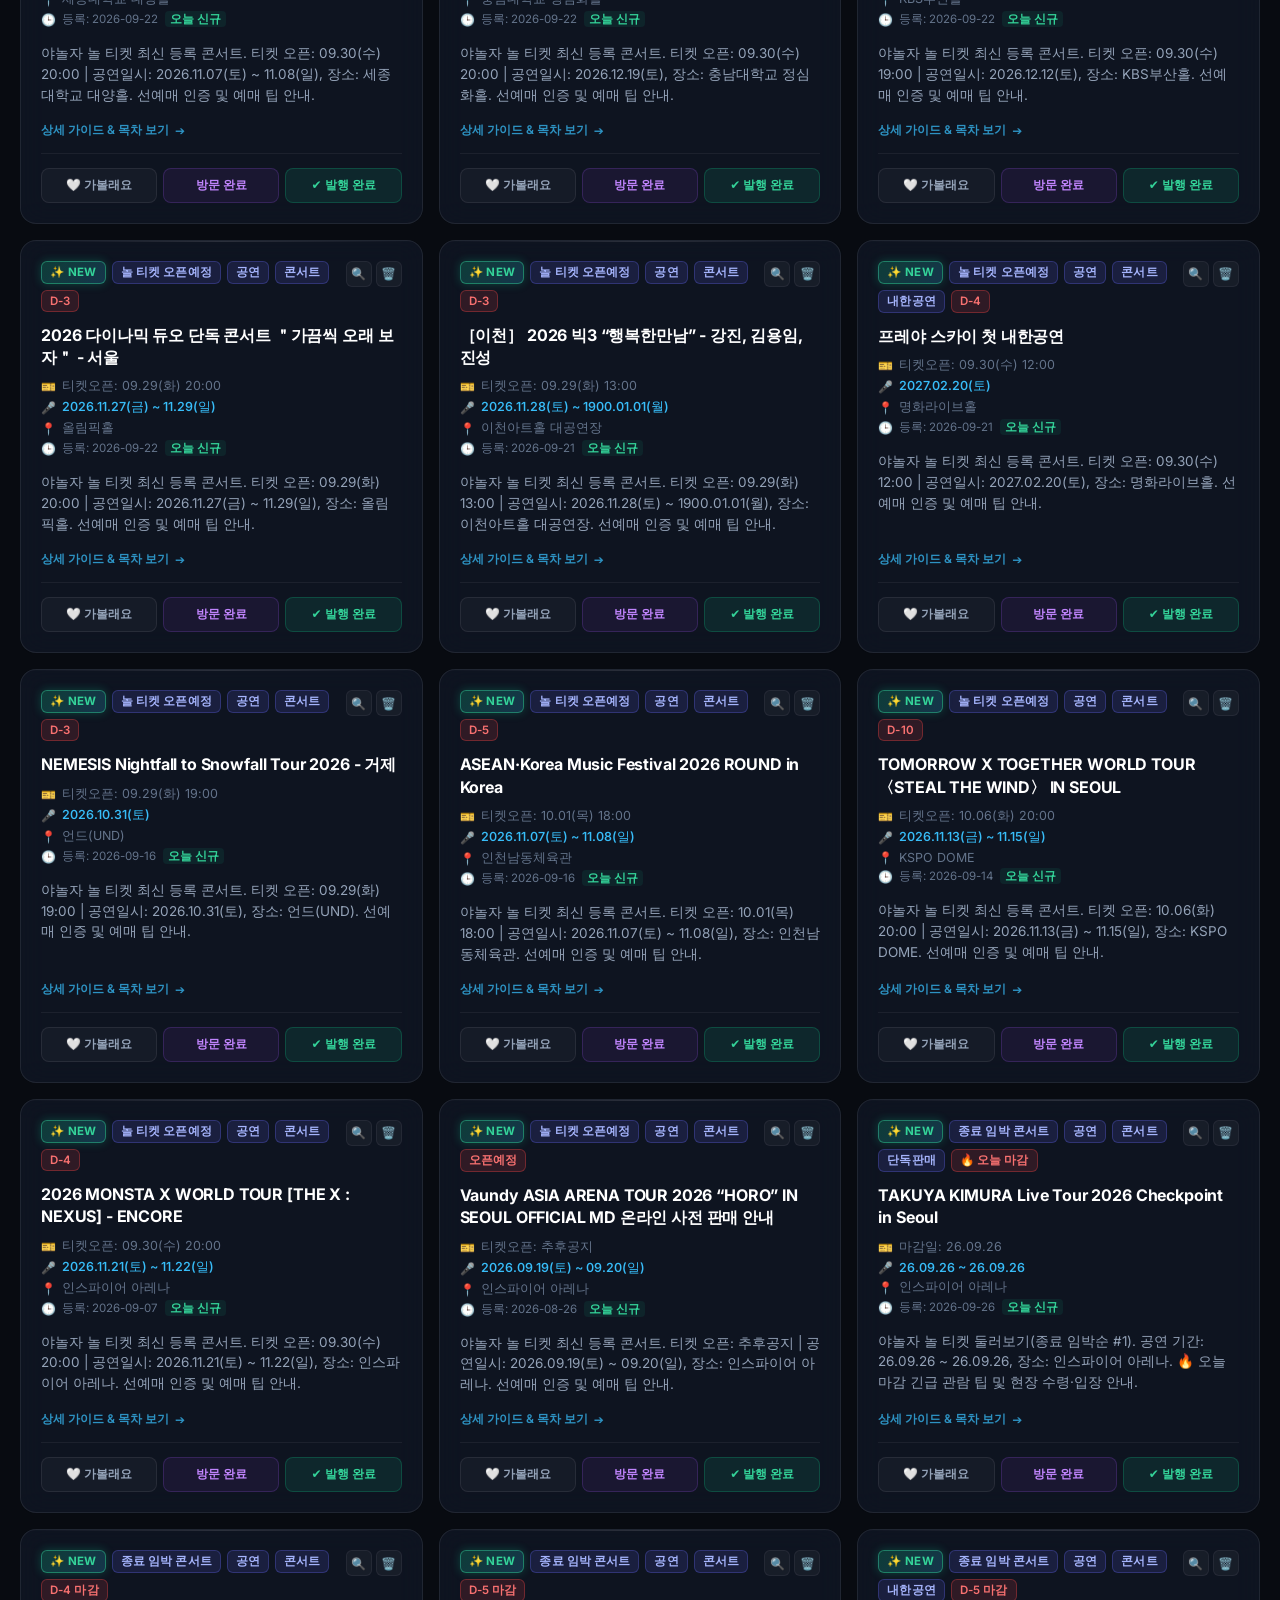
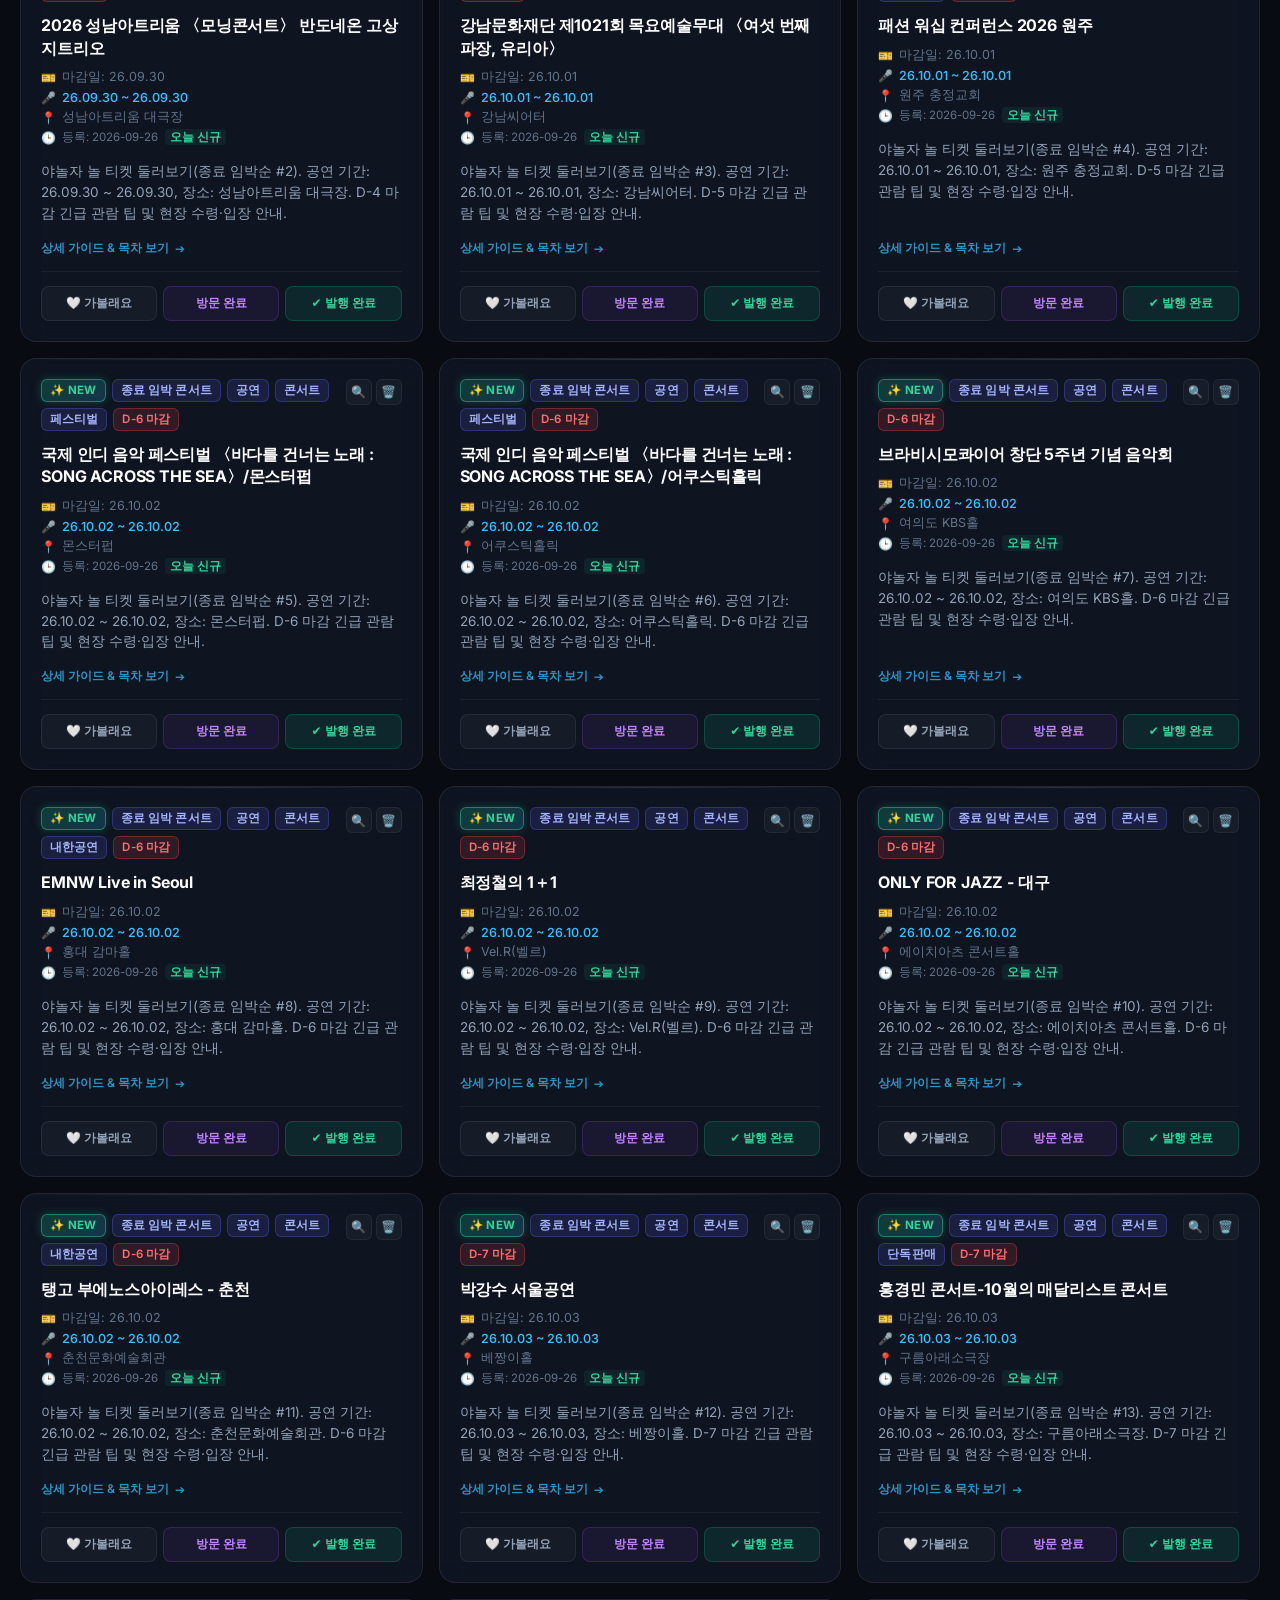
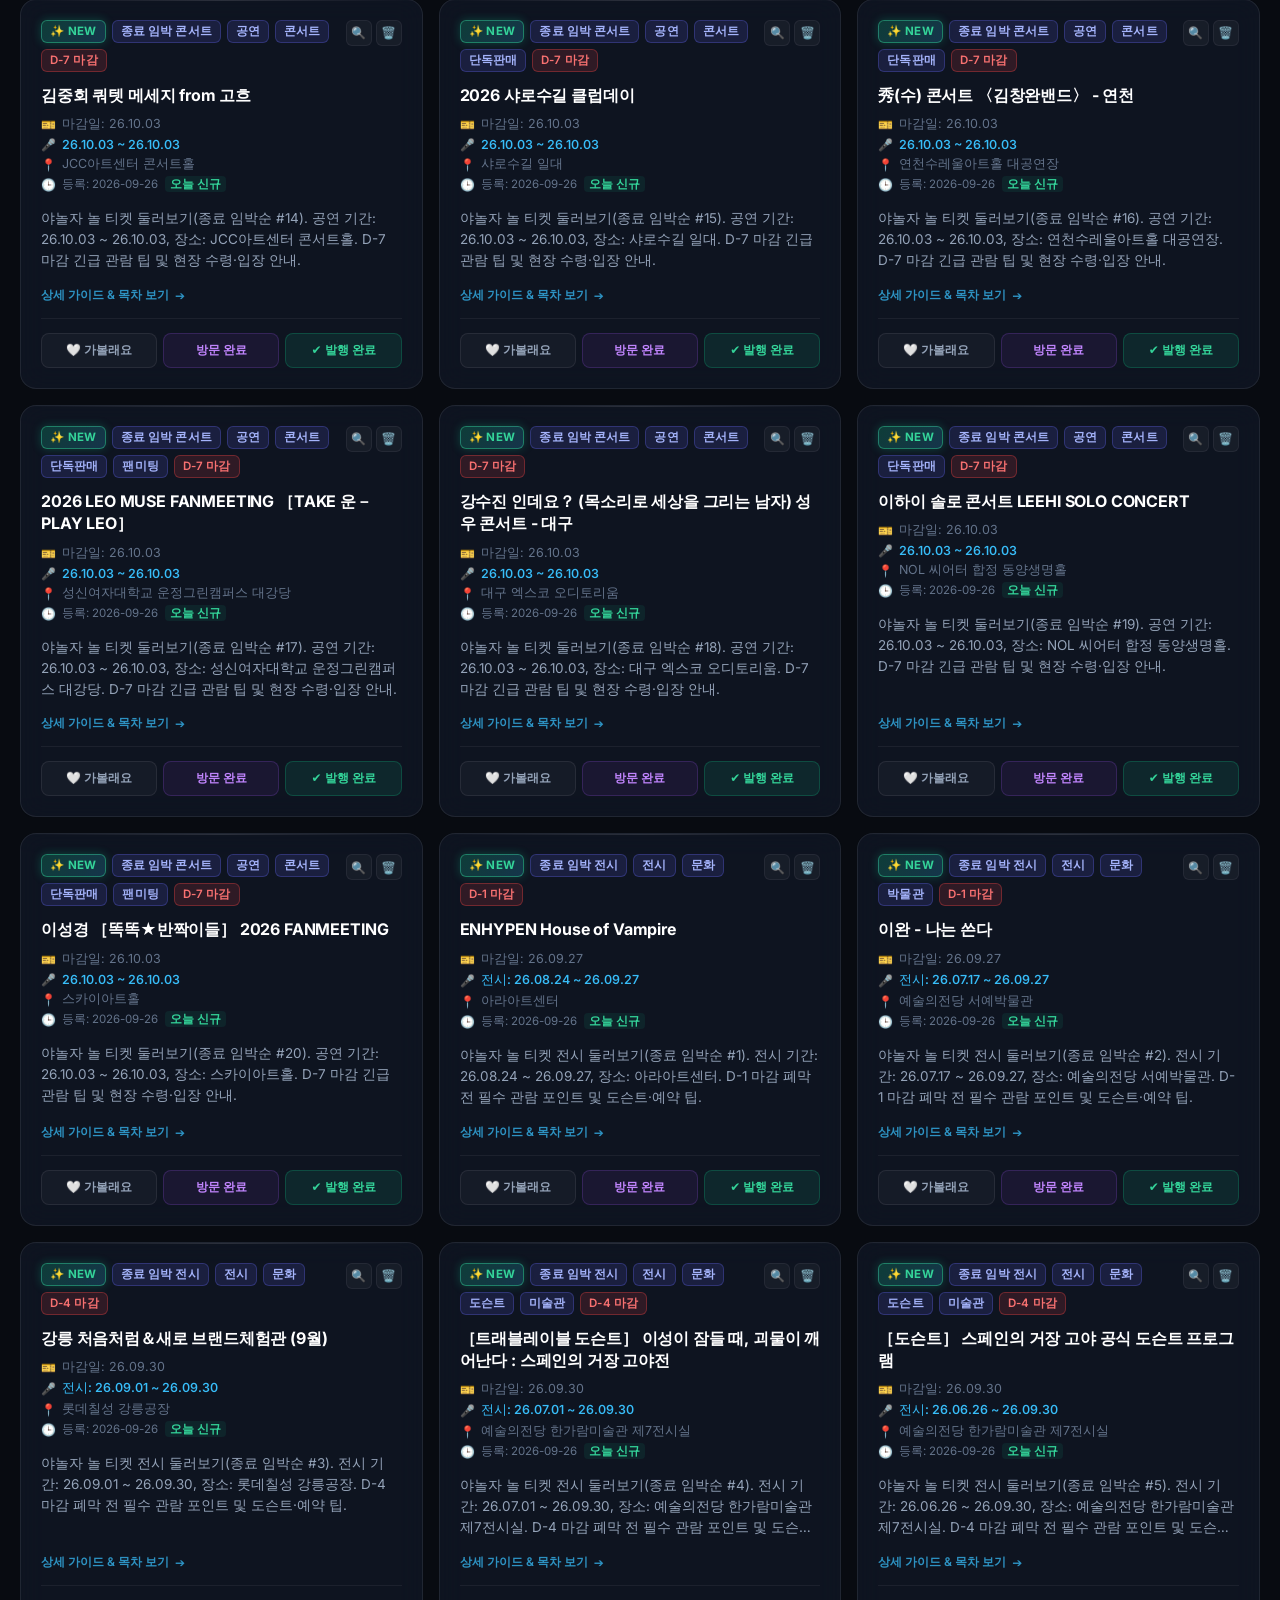
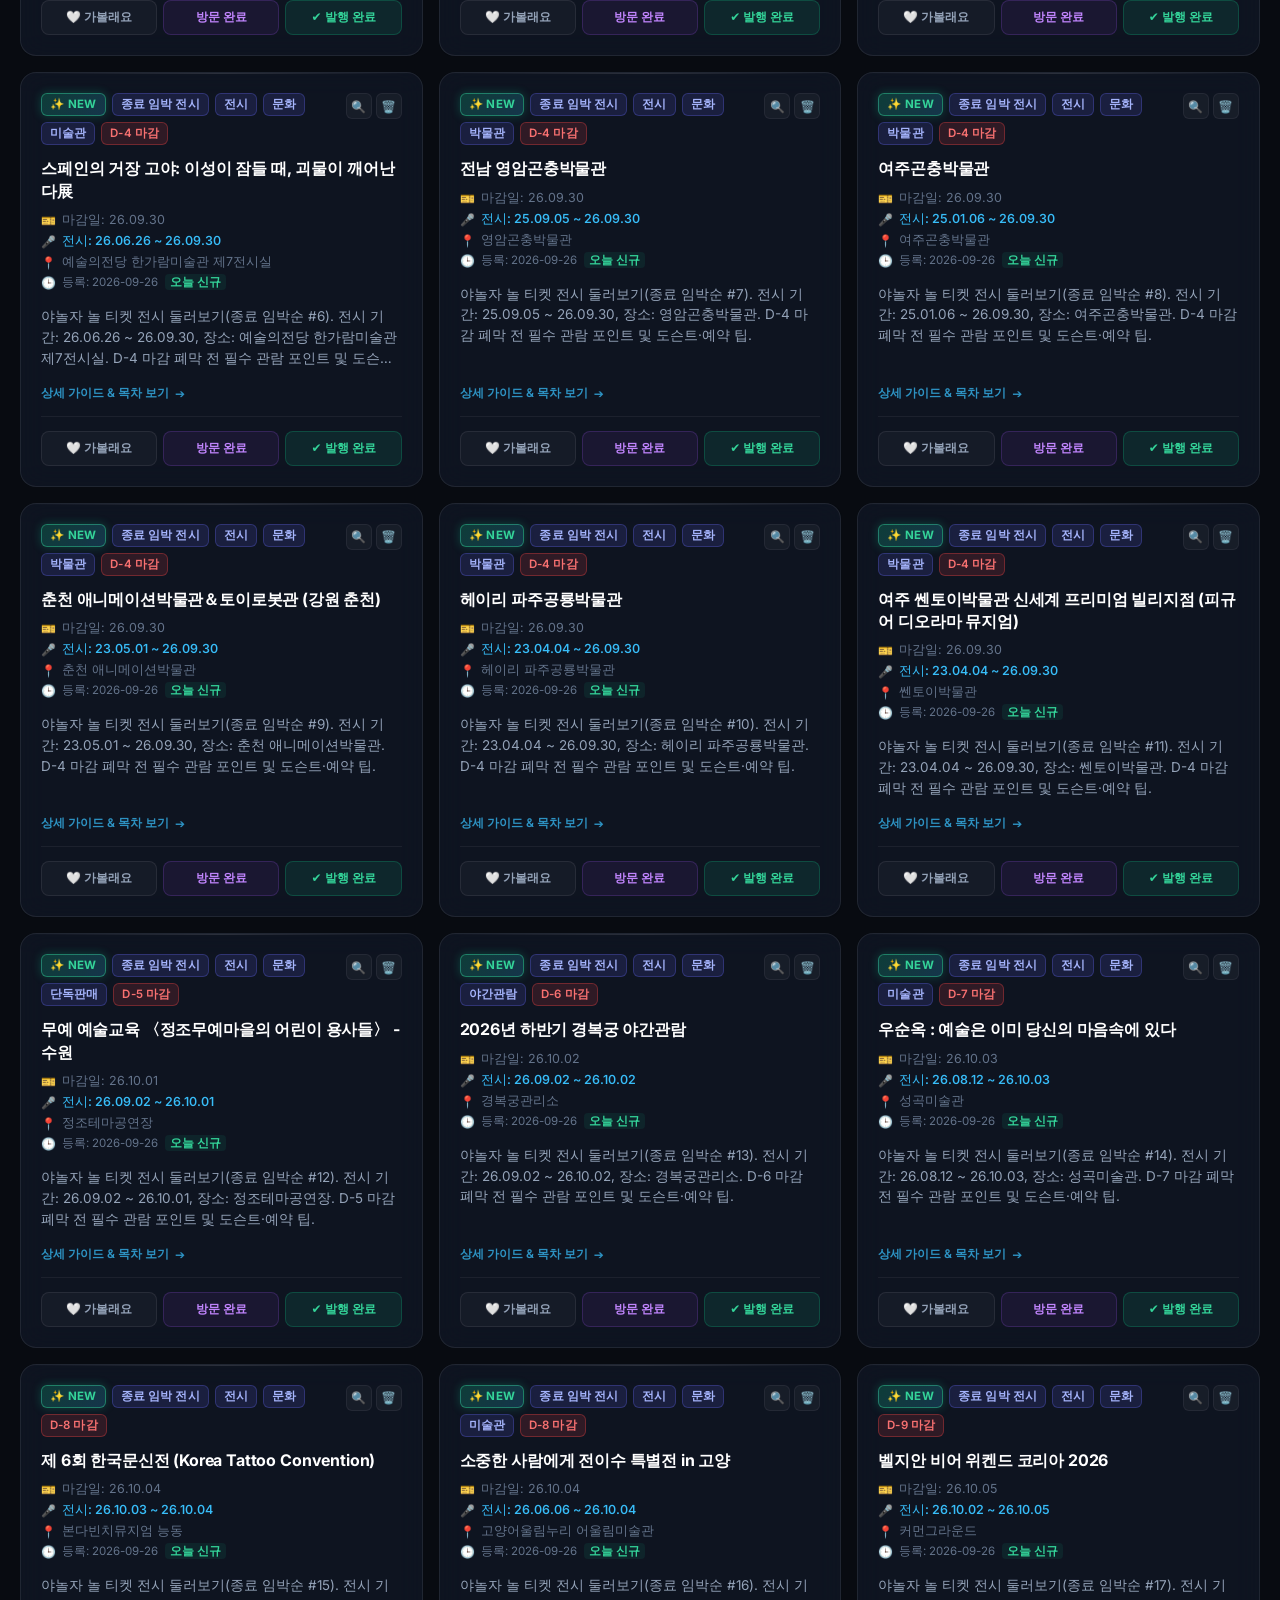
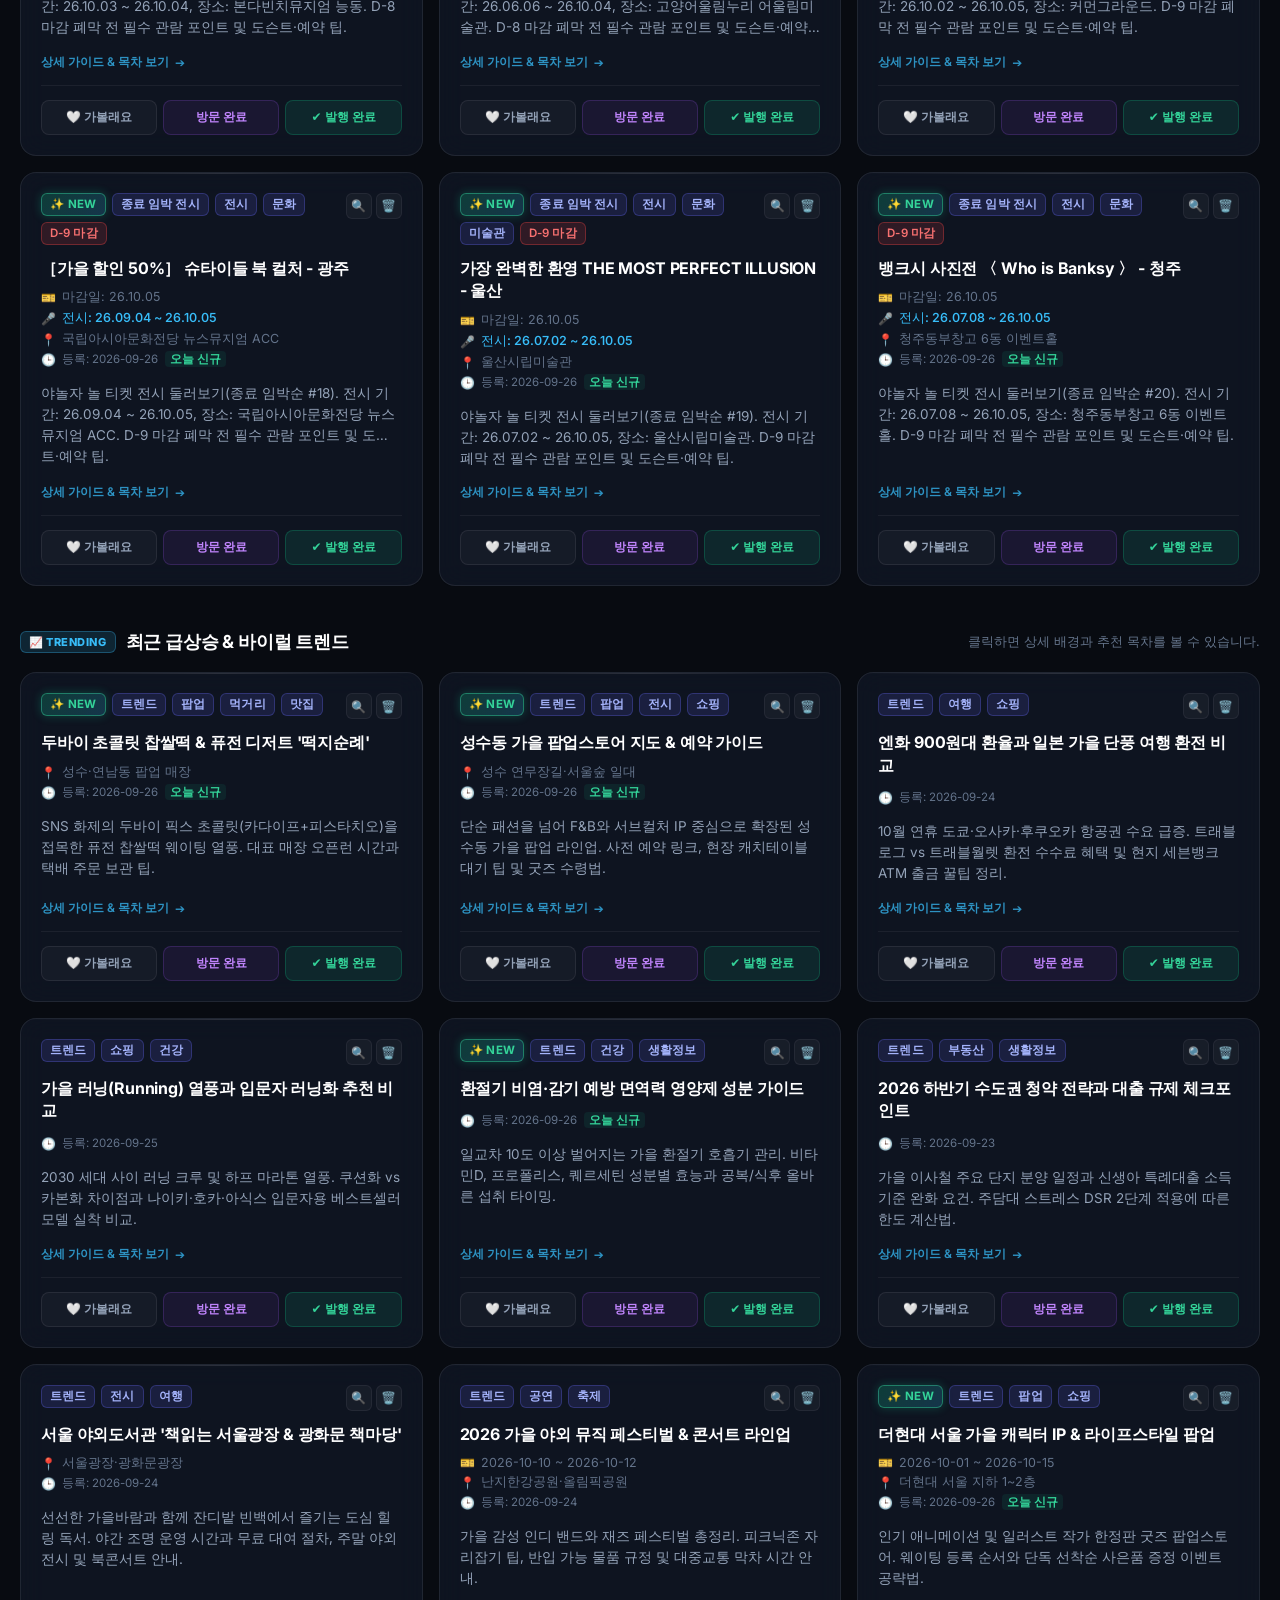
==== commit fbe93dc9: "feat: 카테고리 탭 확장 - 문화/행사뉴스/트렌드/박물관/미술관 등 12개 추가" ====
--- a/index.html
+++ b/index.html
@@ -260,8 +260,11 @@
 
   <script>
     const CATEGORIES = [
-      "전체", "✨ 신규", "멜론 티켓 오픈소식", "예스24 티켓", "놀 티켓 오픈예정", "종료 임박 콘서트", "종료 임박 전시", "콘서트", "공연", "전시", "팝업",
-      "축제", "여행", "먹거리", "맛집", "쇼핑", "건강", "부동산", "생활정보"
+      "전체", "✨ 신규", "멜론 티켓 오픈소식", "예스24 티켓", "놀 티켓 오픈예정", "종료 임박 콘서트", "종료 임박 전시",
+      "콘서트", "공연", "전시", "문화", "팝업", "축제", "페스티벌", "내한공연",
+      "박물관", "미술관", "도슨트", "야간관람", "팬미팅", "투어",
+      "행사·뉴스", "트렌드", "단독판매",
+      "여행", "먹거리", "맛집", "쇼핑", "건강", "부동산", "생활정보"
     ];
 
     let allTopics = [];
@@ -622,6 +625,9 @@
         if (topic.product_url.includes("melon.com")) {
           nolBtn.className = "portal-btn melon-ticket-btn";
           nolBtn.innerHTML = "<span>🍈</span> 멜론 티켓 오픈소식 바로가기";
+        } else if (topic.product_url.includes("yes24.com")) {
+          nolBtn.className = "portal-btn yes24-ticket-btn";
+          nolBtn.innerHTML = "<span>🎟️</span> 예스24 티켓 오픈안내 바로가기";
         } else {
           nolBtn.className = "portal-btn nol-ticket-btn";
           nolBtn.innerHTML = "<span>🎟️</span> 놀 티켓 예매 페이지";
@@ -635,12 +641,9 @@
       document.getElementById("naverSearchBtn").href = `https://search.naver.com/search.naver?query=${query}`;
       
       const mapBtn = document.getElementById("naverMapBtn");
-      if (topic.location && !topic.location.includes("놀 티켓")) {
-        mapBtn.href = `https://map.naver.com/p/search/${encodeURIComponent(topic.location)}`;
-        mapBtn.style.display = "inline-flex";
-      } else {
-        mapBtn.style.display = "none";
-      }
+      mapBtn.href = `https://search.naver.com/search.naver?query=${query}`;
+      mapBtn.innerHTML = "<span>🔍</span> 네이버 검색 결과";
+      mapBtn.style.display = "inline-flex";
 
       const wishBtn = document.getElementById("modalWishlistBtn");
       const visitBtn = document.getElementById("modalVisitBtn");
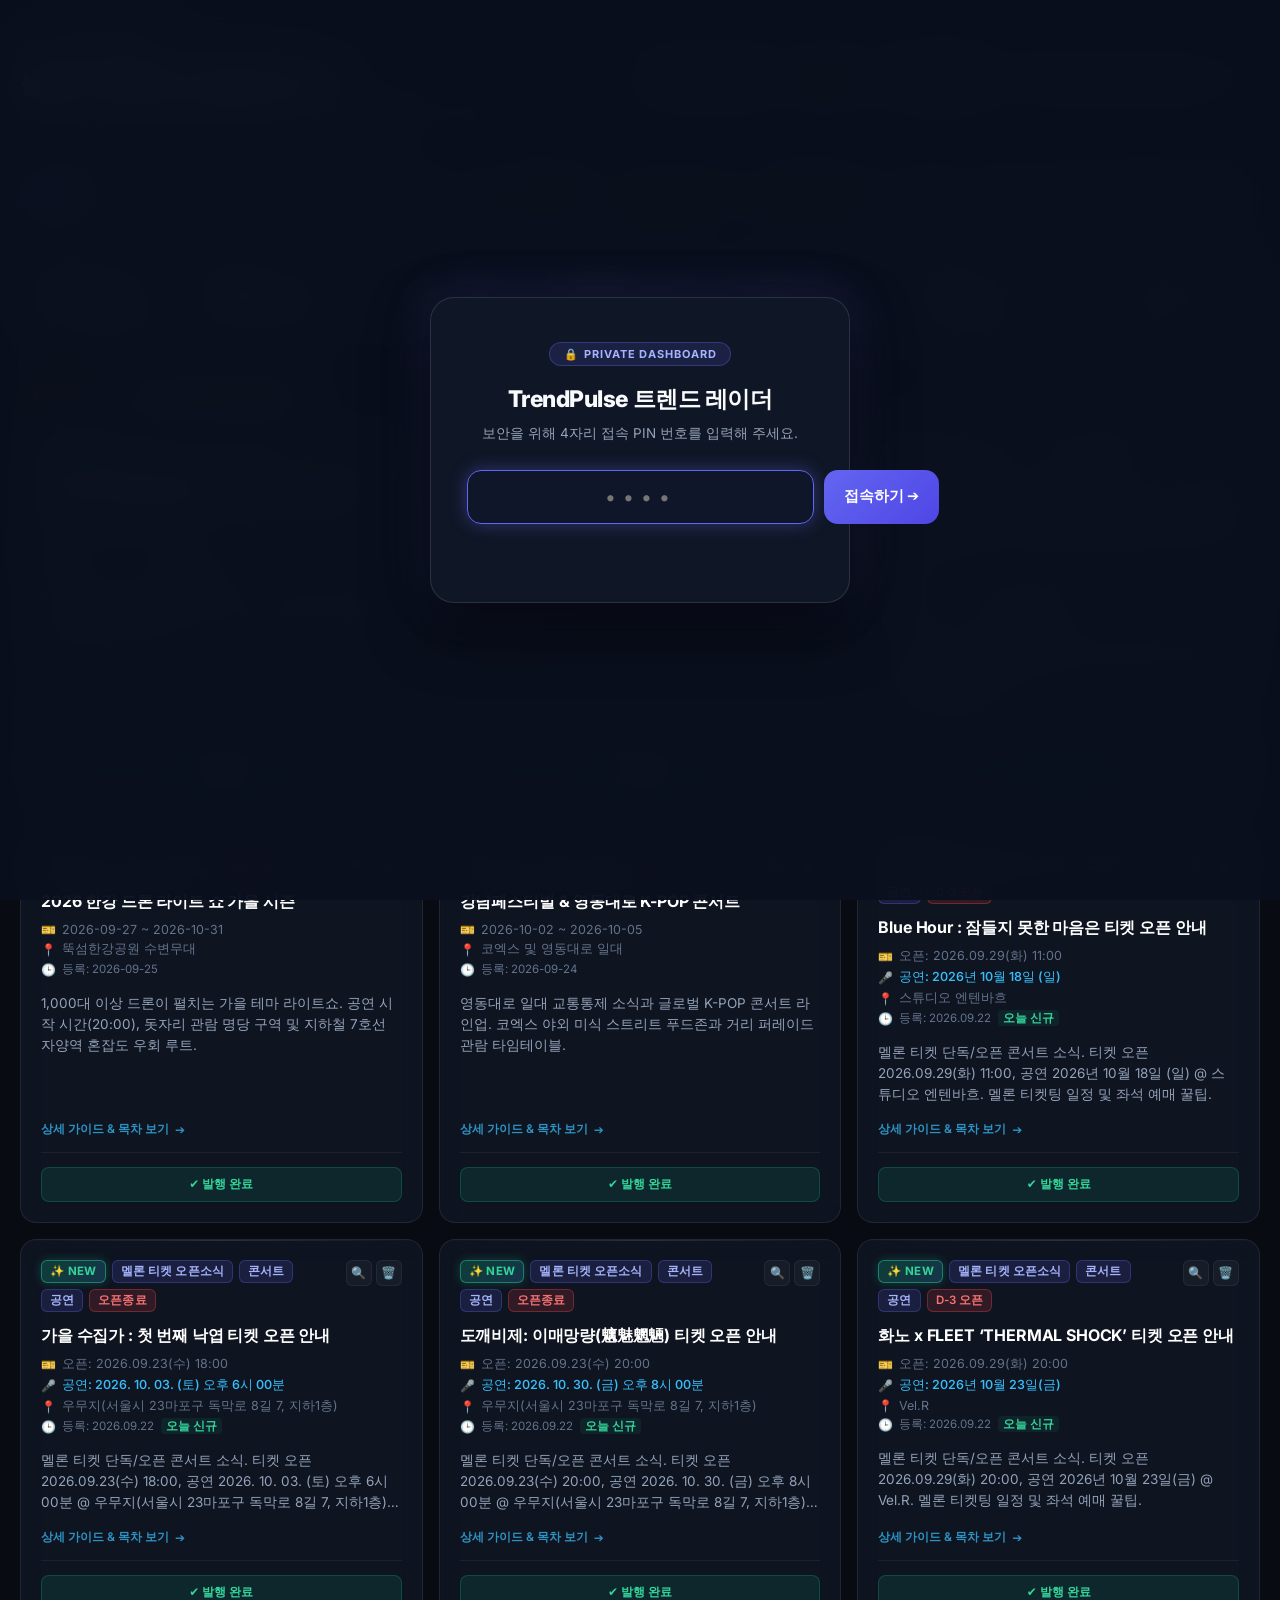
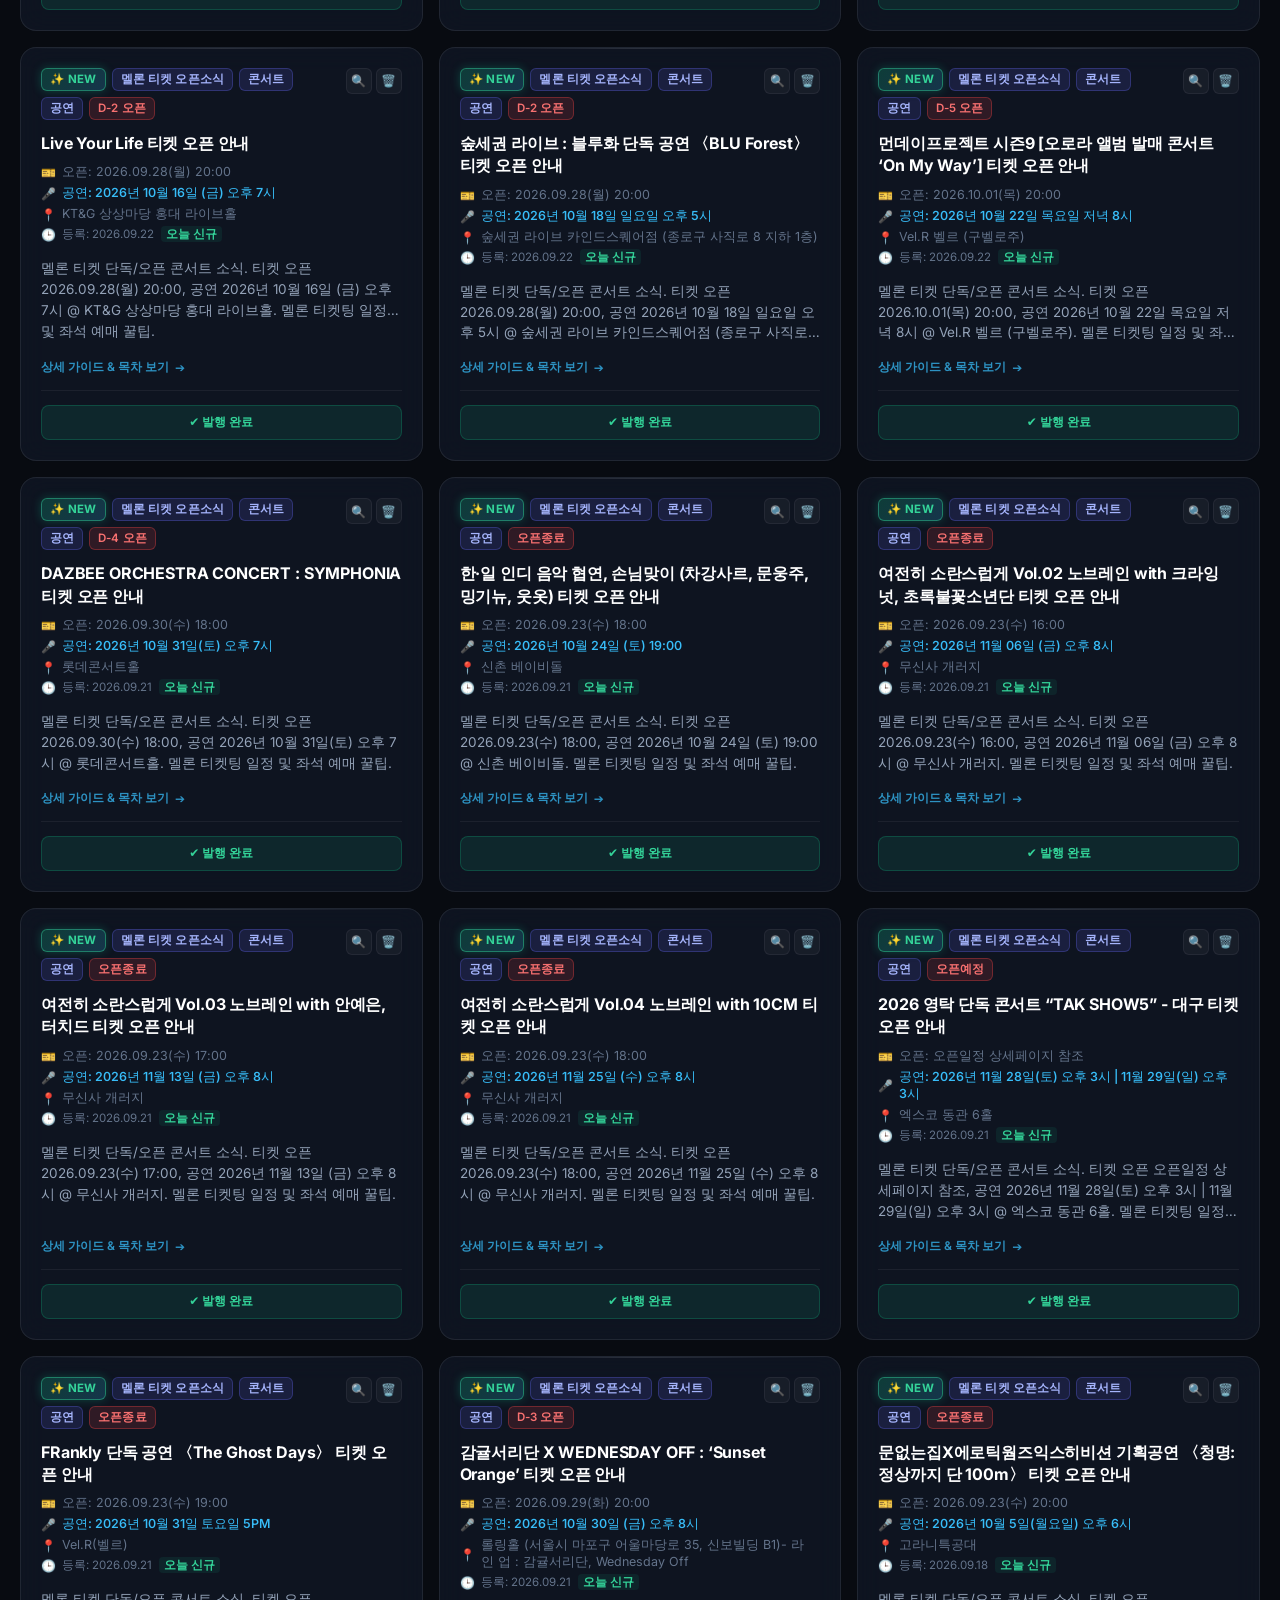
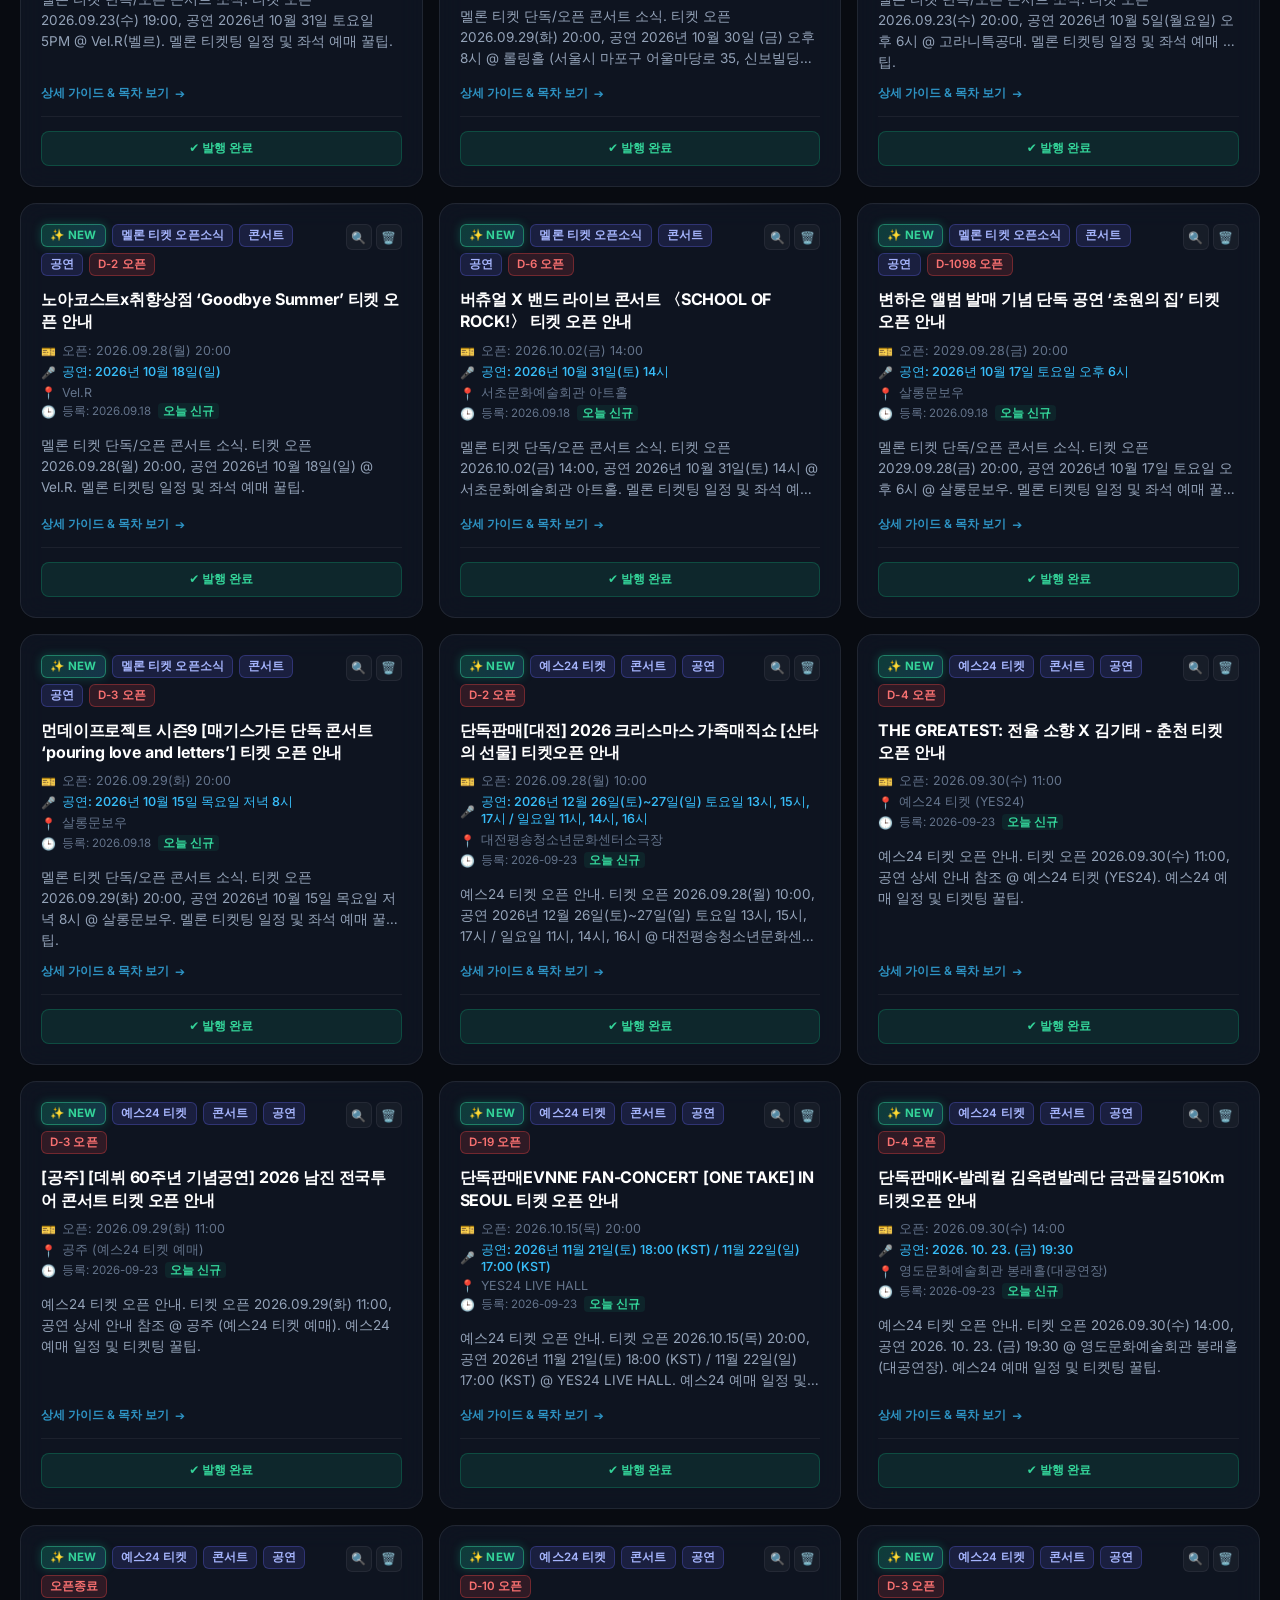
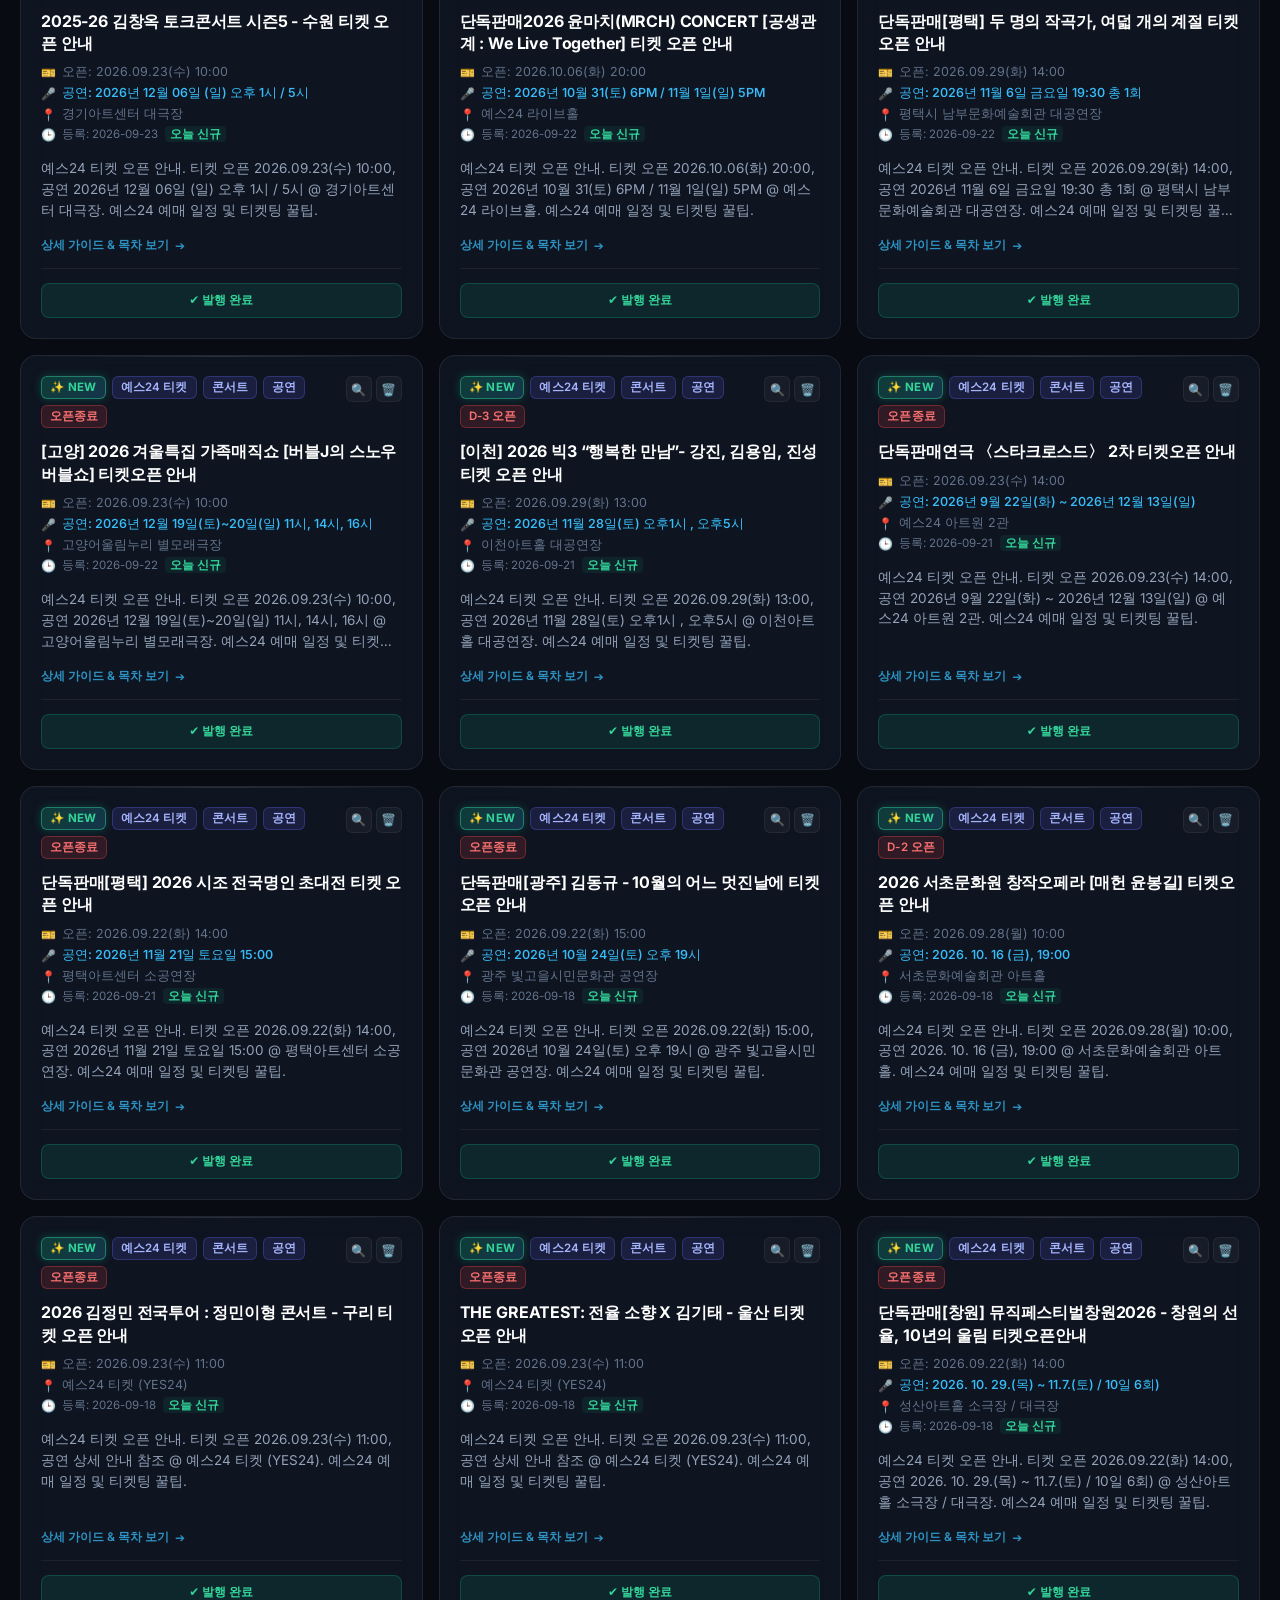
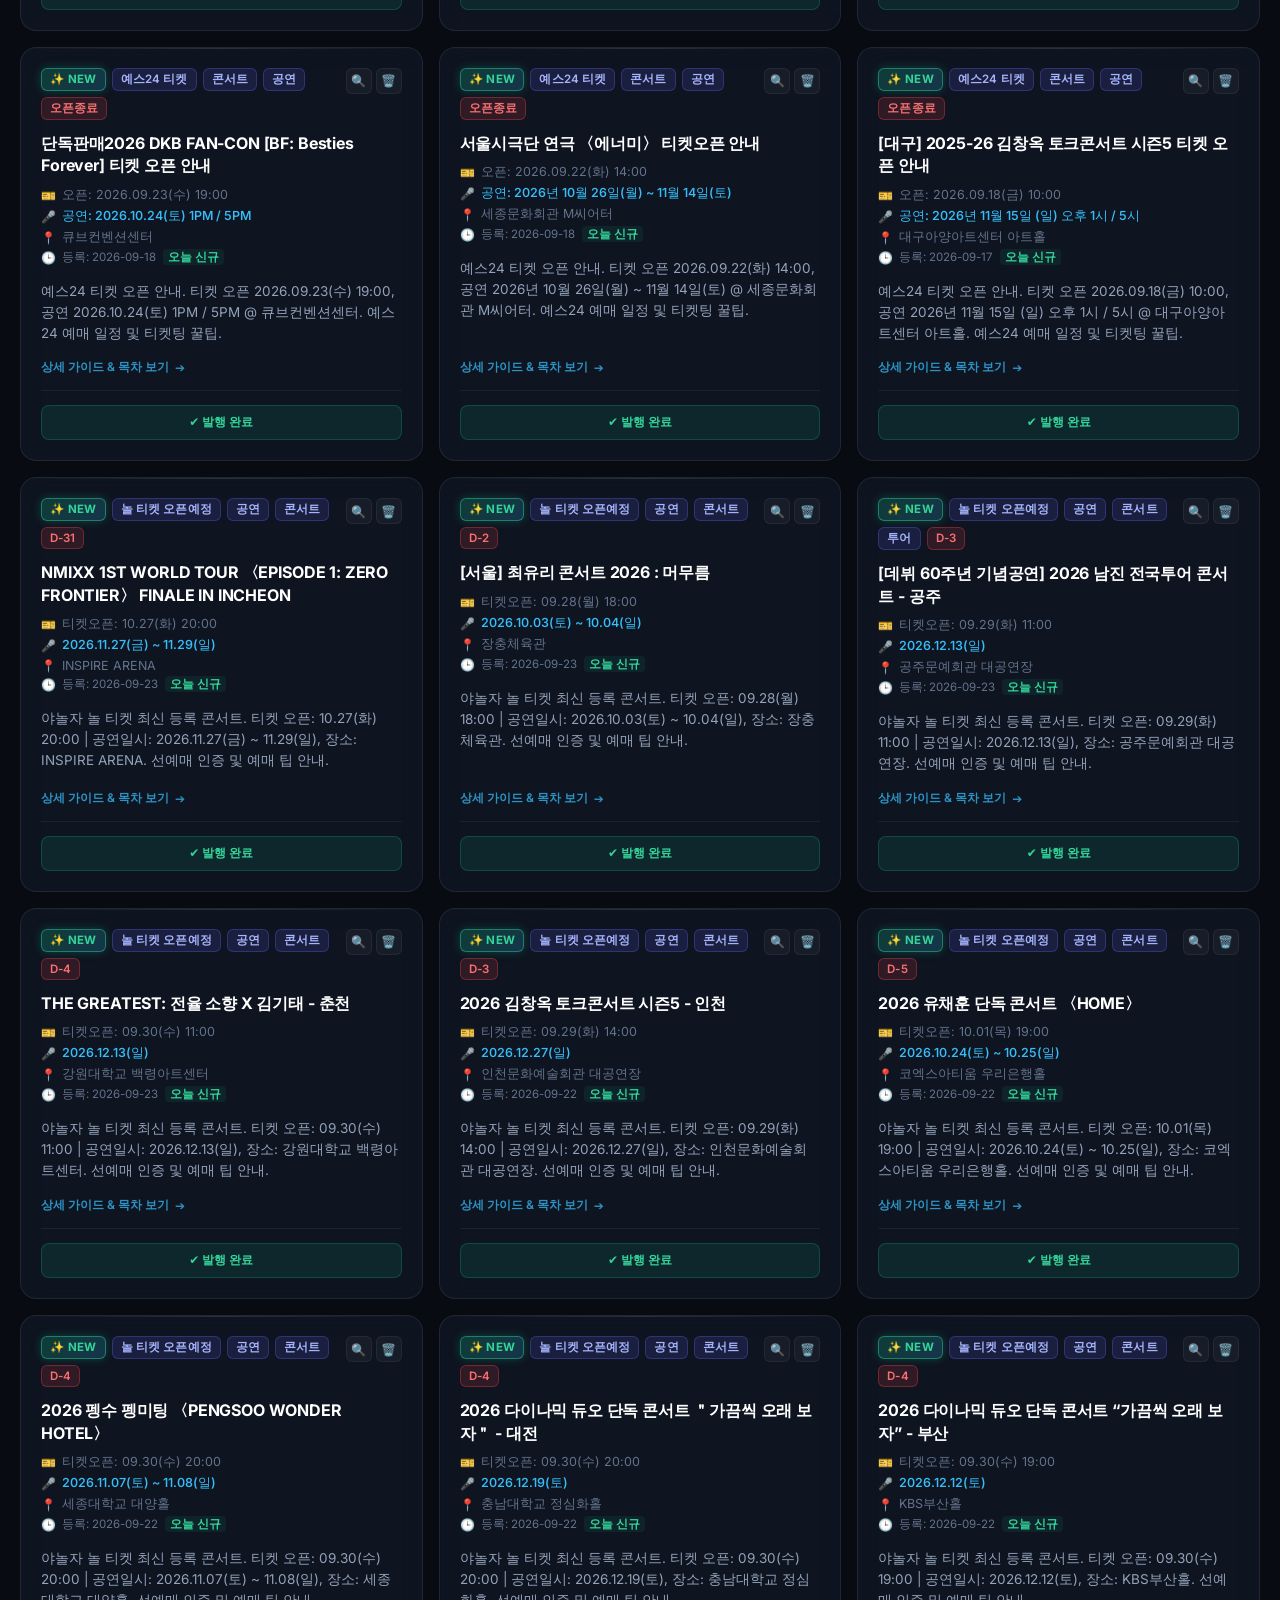
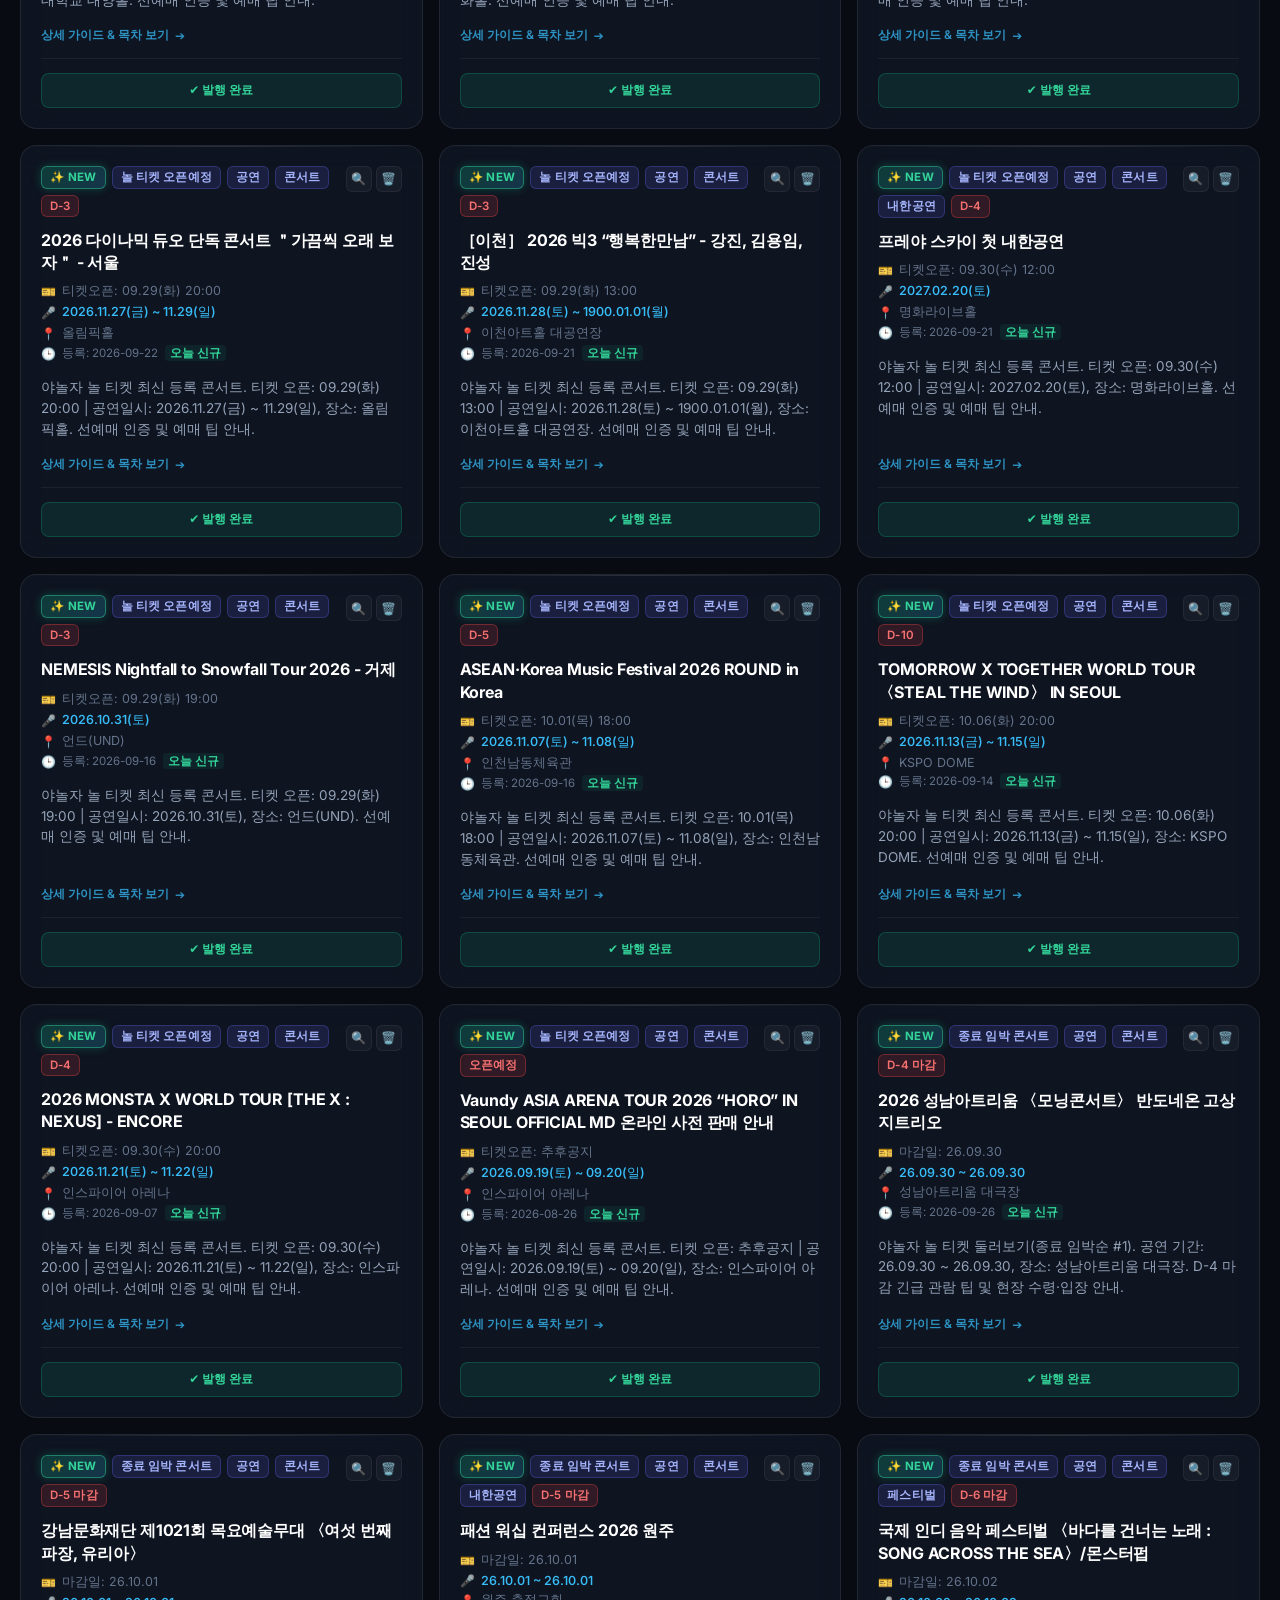
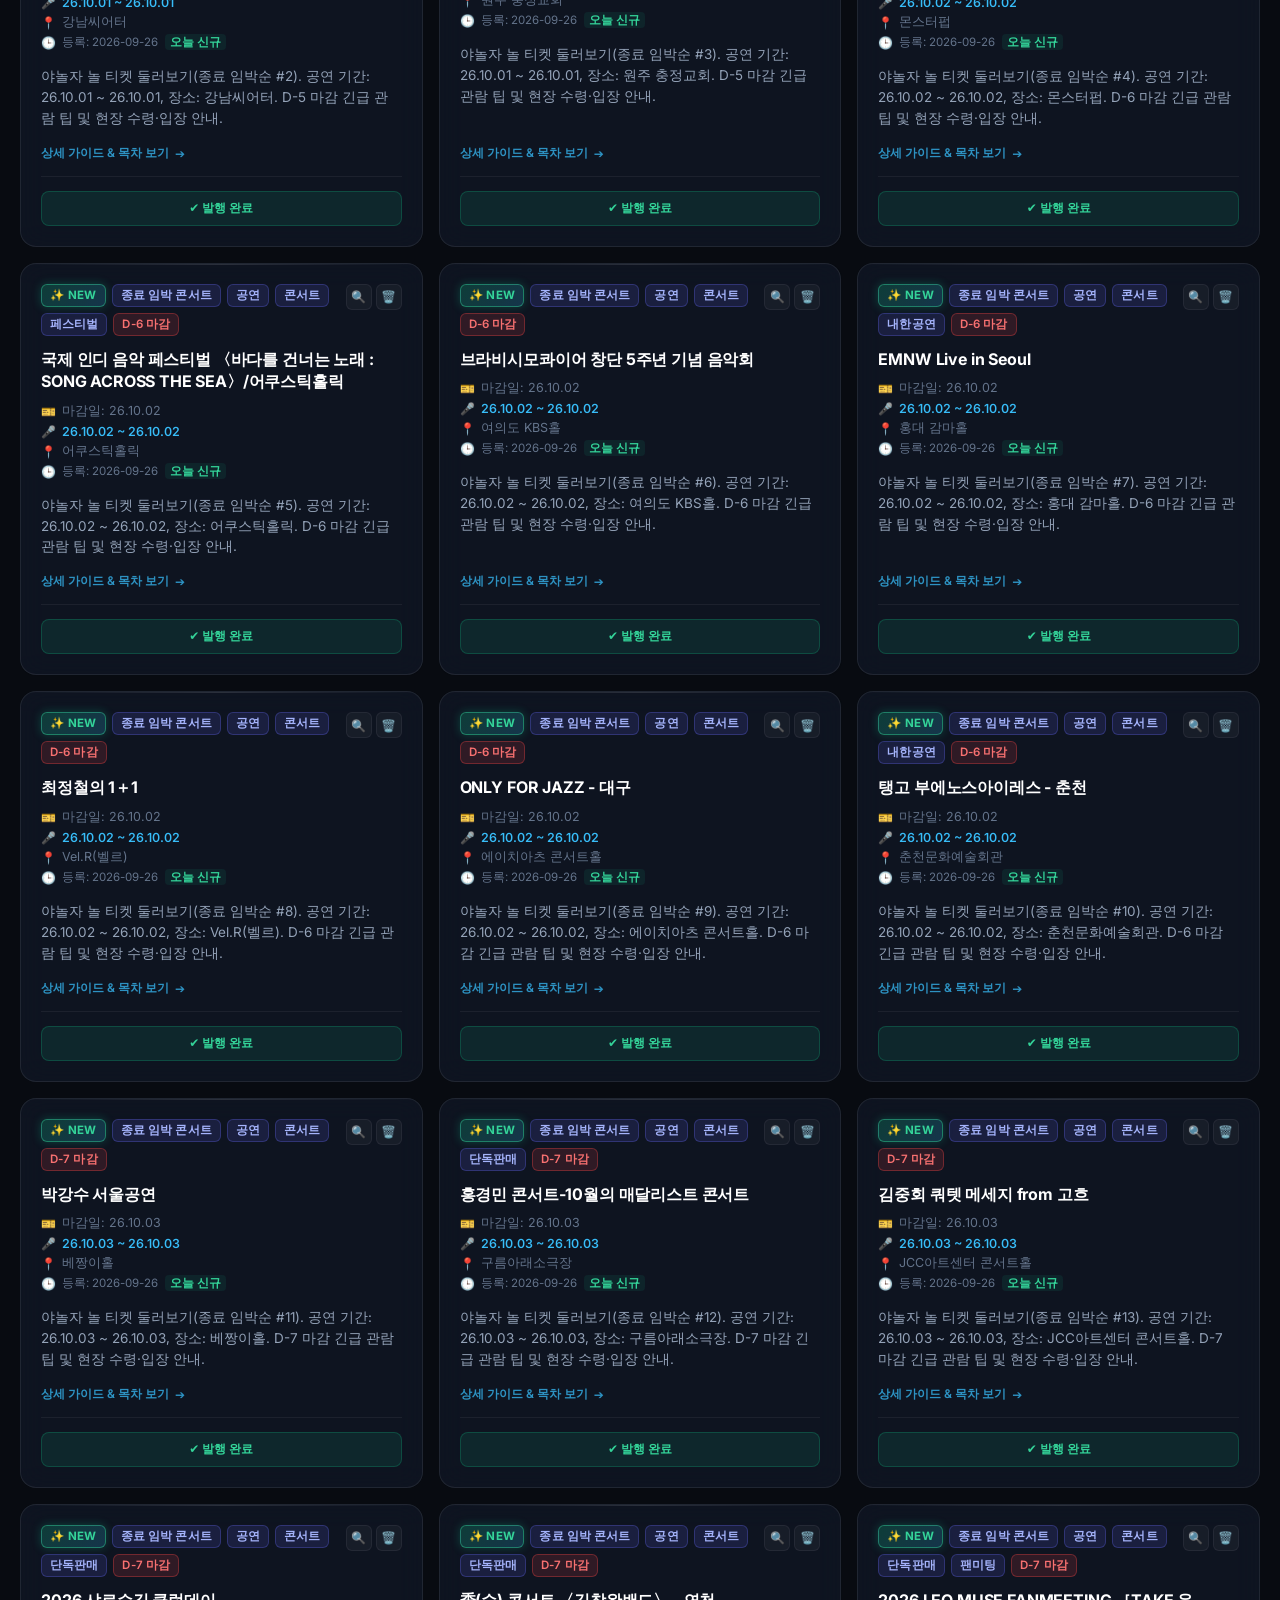
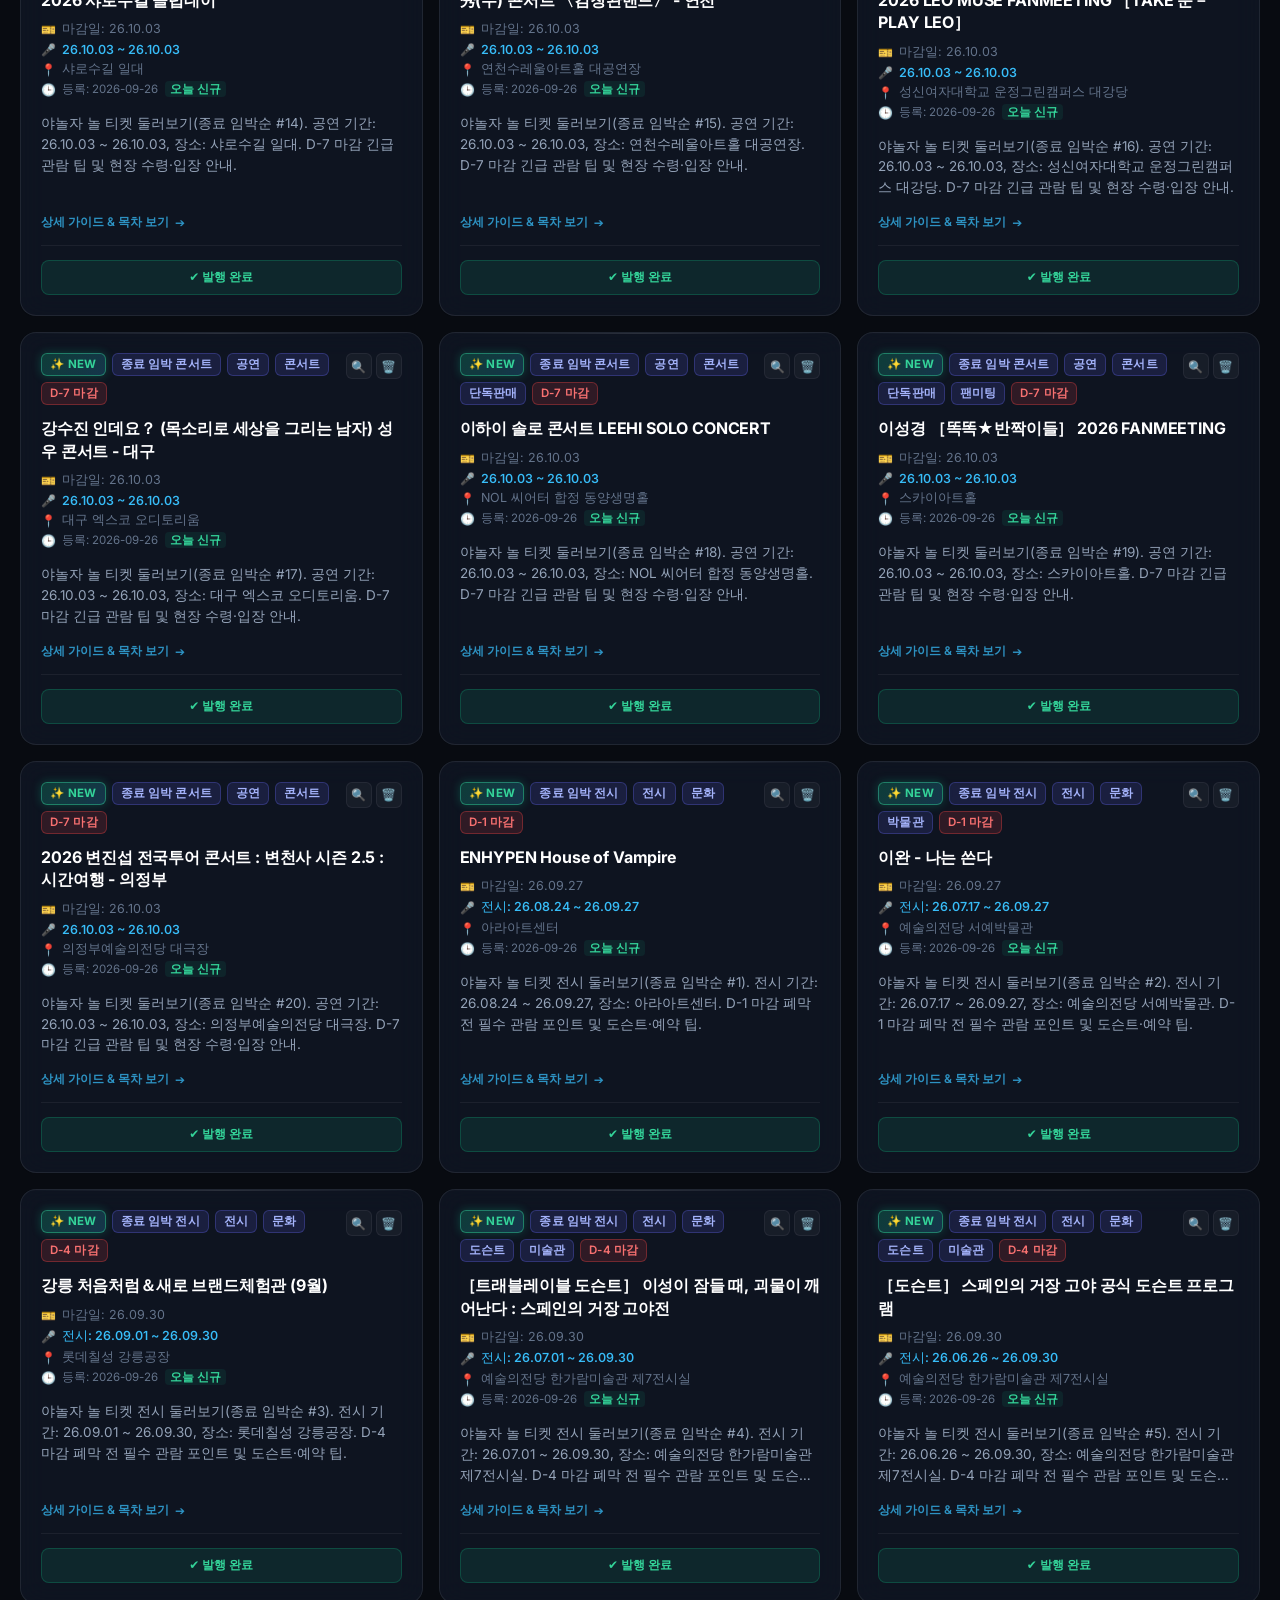
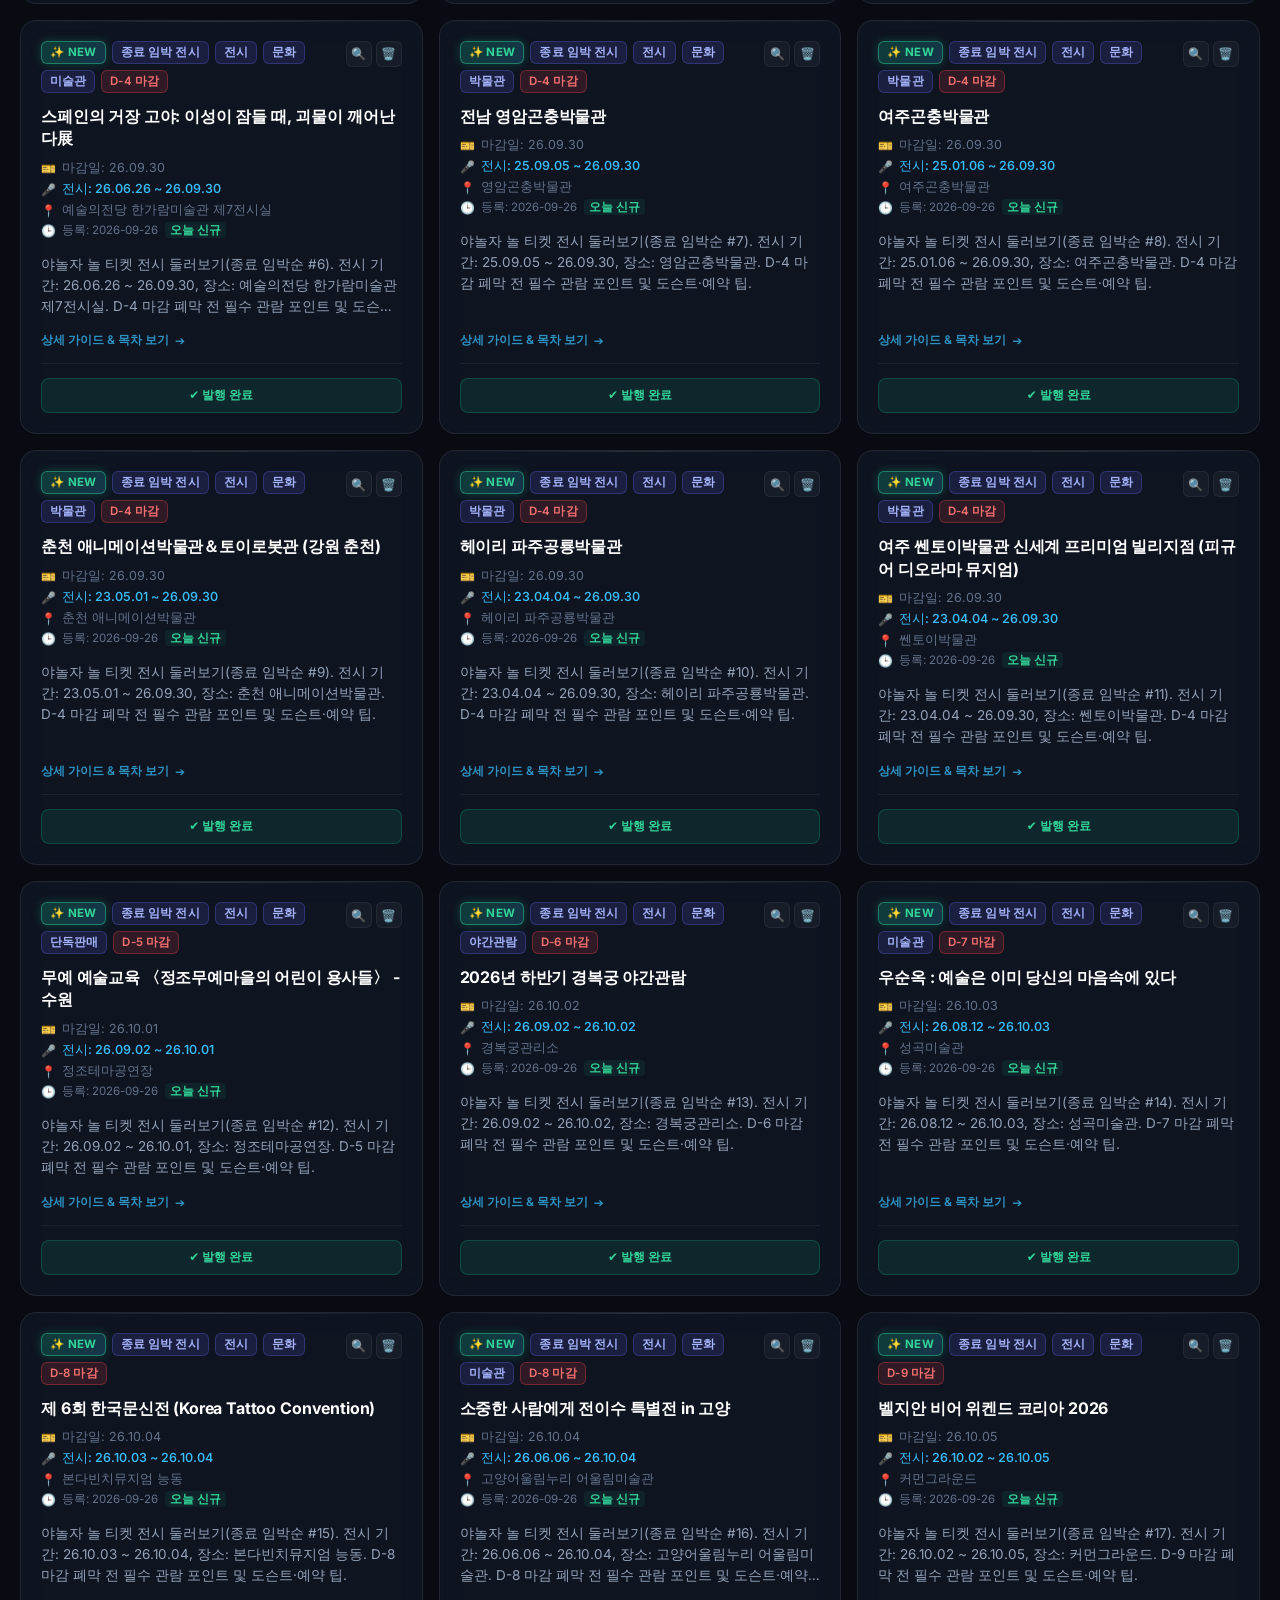
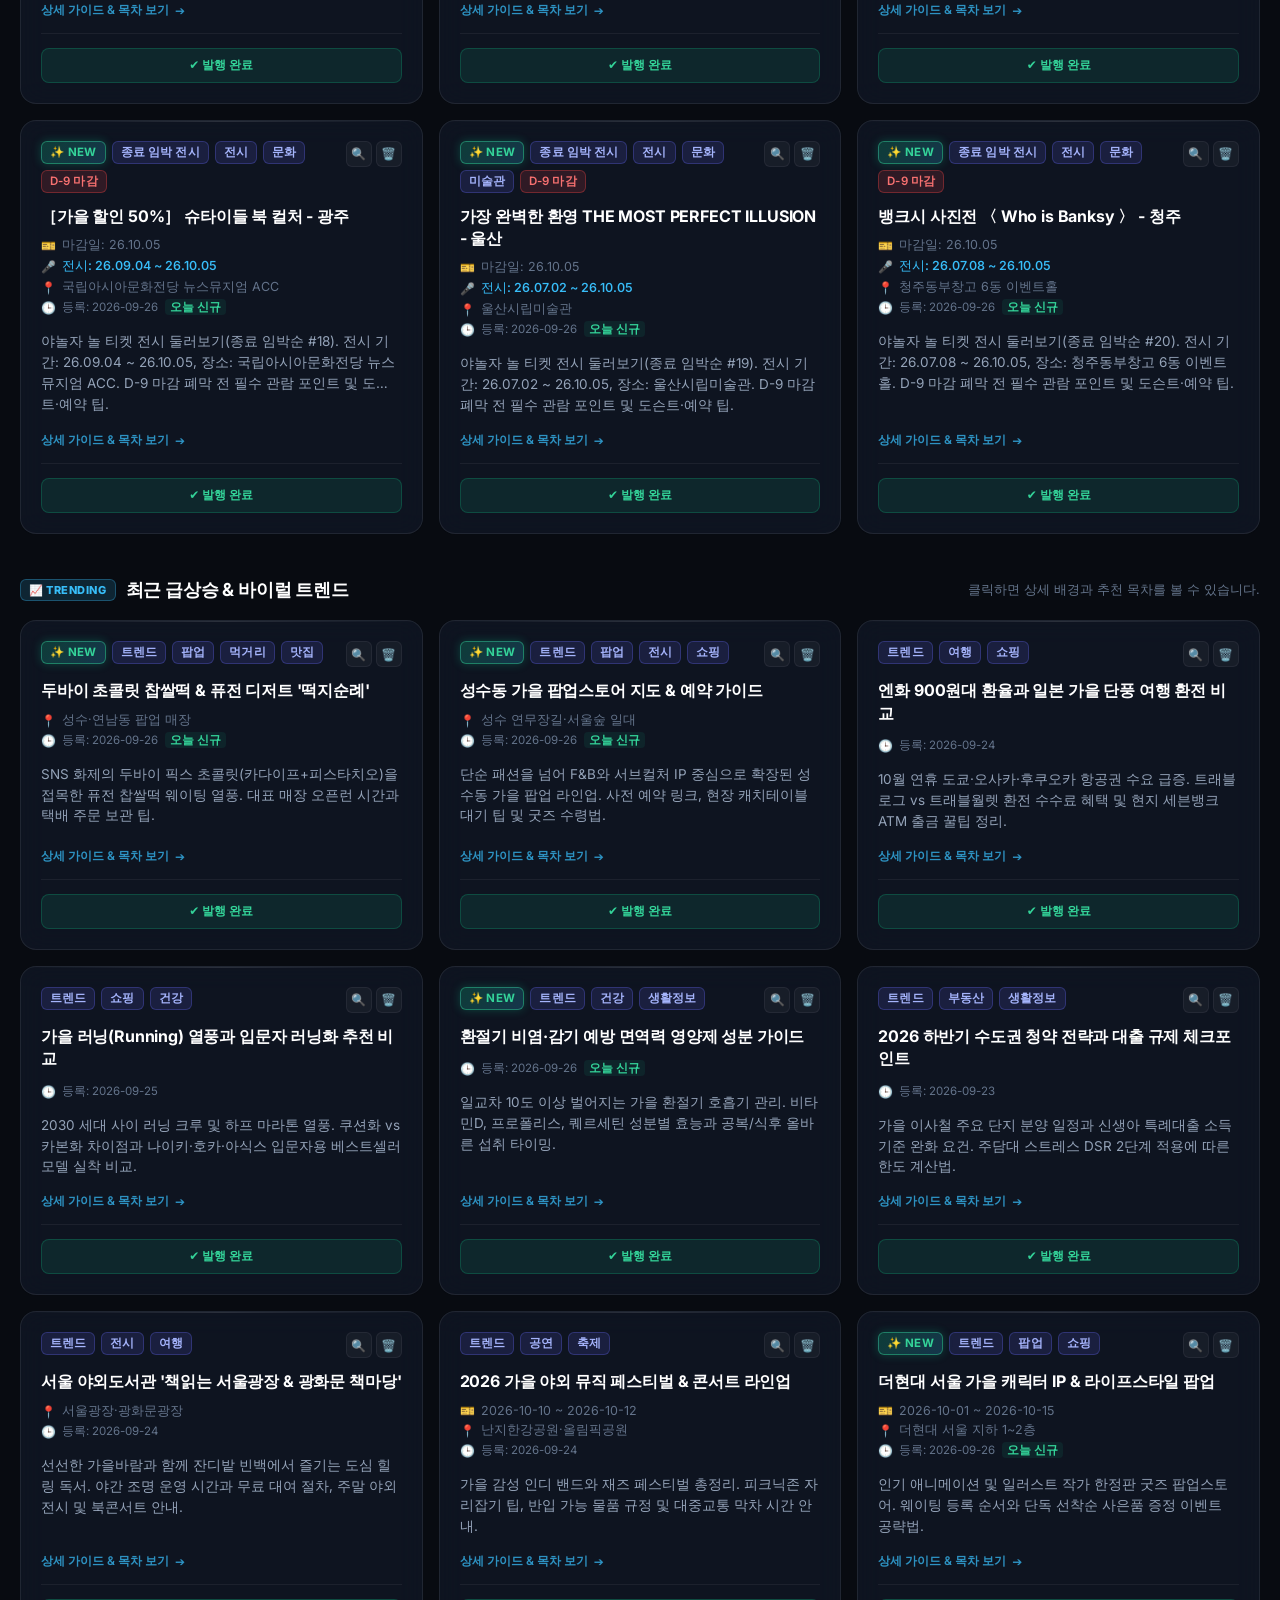
==== commit aefeffe1: "feat: 가볼래요 및 방문 완료 버튼 제거, 발행 완료 중심 간소화" ====
--- a/index.html
+++ b/index.html
@@ -122,13 +122,6 @@
         </div>
       </div>
       <div class="stat-card">
-        <div class="stat-icon icon-heart">🤍</div>
-        <div class="stat-info">
-          <span class="label">가볼래요 보관</span>
-          <span class="value" id="statWishlist">-</span>
-        </div>
-      </div>
-      <div class="stat-card">
         <div class="stat-icon icon-check">✔️</div>
         <div class="stat-info">
           <span class="label">발행 완료</span>
@@ -247,8 +240,6 @@
       <div class="modal-footer">
         <span class="modal-footer-label">소재 진행 상태:</span>
         <div class="modal-status-buttons" id="modalStatusButtons">
-          <button class="footer-btn wishlist-btn" id="modalWishlistBtn">🤍 가볼래요</button>
-          <button class="footer-btn visit-btn" id="modalVisitBtn">방문 완료</button>
           <button class="footer-btn complete-btn" id="modalDoneBtn">✔️ 발행 완료</button>
         </div>
       </div>
@@ -345,7 +336,6 @@
       const events = allTopics.filter(t => (t.category_badges || []).includes("행사·뉴스")).length;
       const trends = allTopics.filter(t => (t.category_badges || []).includes("트렌드")).length;
       const thisWeek = allTopics.filter(t => t.section === "urgent").length;
-      const wishlist = allTopics.filter(t => t.status === "wishlist").length;
       const completed = allTopics.filter(t => t.status === "done").length;
 
       document.getElementById("statNewToday").textContent = newToday;
@@ -353,7 +343,6 @@
       document.getElementById("statEvents").textContent = events;
       document.getElementById("statTrends").textContent = trends;
       document.getElementById("statThisWeek").textContent = thisWeek;
-      document.getElementById("statWishlist").textContent = wishlist;
       document.getElementById("statCompleted").textContent = completed;
     }
 
@@ -491,8 +480,6 @@
           </div>
 
           <div class="card-footer" onclick="event.stopPropagation()">
-            <button class="footer-btn wishlist-btn ${item.status === 'wishlist' ? 'active' : ''}" onclick="updateStatus('${item.id}', 'wishlist')">🤍 가볼래요</button>
-            <button class="footer-btn visit-btn ${item.status === 'visited' ? 'active' : ''}" onclick="updateStatus('${item.id}', 'visited')">방문 완료</button>
             <button class="footer-btn complete-btn ${item.status === 'done' ? 'active' : ''}" onclick="updateStatus('${item.id}', 'done')">✔️ 발행 완료</button>
           </div>
         </div>
@@ -645,16 +632,8 @@
       mapBtn.innerHTML = "<span>🔍</span> 네이버 검색 결과";
       mapBtn.style.display = "inline-flex";
 
-      const wishBtn = document.getElementById("modalWishlistBtn");
-      const visitBtn = document.getElementById("modalVisitBtn");
       const doneBtn = document.getElementById("modalDoneBtn");
-
-      wishBtn.className = "footer-btn wishlist-btn " + (topic.status === "wishlist" ? "active" : "");
-      visitBtn.className = "footer-btn visit-btn " + (topic.status === "visited" ? "active" : "");
       doneBtn.className = "footer-btn complete-btn " + (topic.status === "done" ? "active" : "");
-
-      wishBtn.onclick = () => updateStatus(topic.id, "wishlist");
-      visitBtn.onclick = () => updateStatus(topic.id, "visited");
       doneBtn.onclick = () => updateStatus(topic.id, "done");
 
       document.getElementById("modalOverlay").classList.add("active");
@@ -709,7 +688,7 @@
         if (currentTopicData && currentTopicData.id === id) {
           openDetailModal(id);
         }
-        showToast(`상태가 변경되었습니다: ${topic.status === 'wishlist' ? '🤍 가볼래요' : topic.status === 'visited' ? '방문 완료' : topic.status === 'done' ? '✔️ 발행 완료' : '미발행'}`);
+        showToast(`상태가 변경되었습니다: ${topic.status === 'done' ? '✔️ 발행 완료' : '미발행'}`);
       }
     }
 
